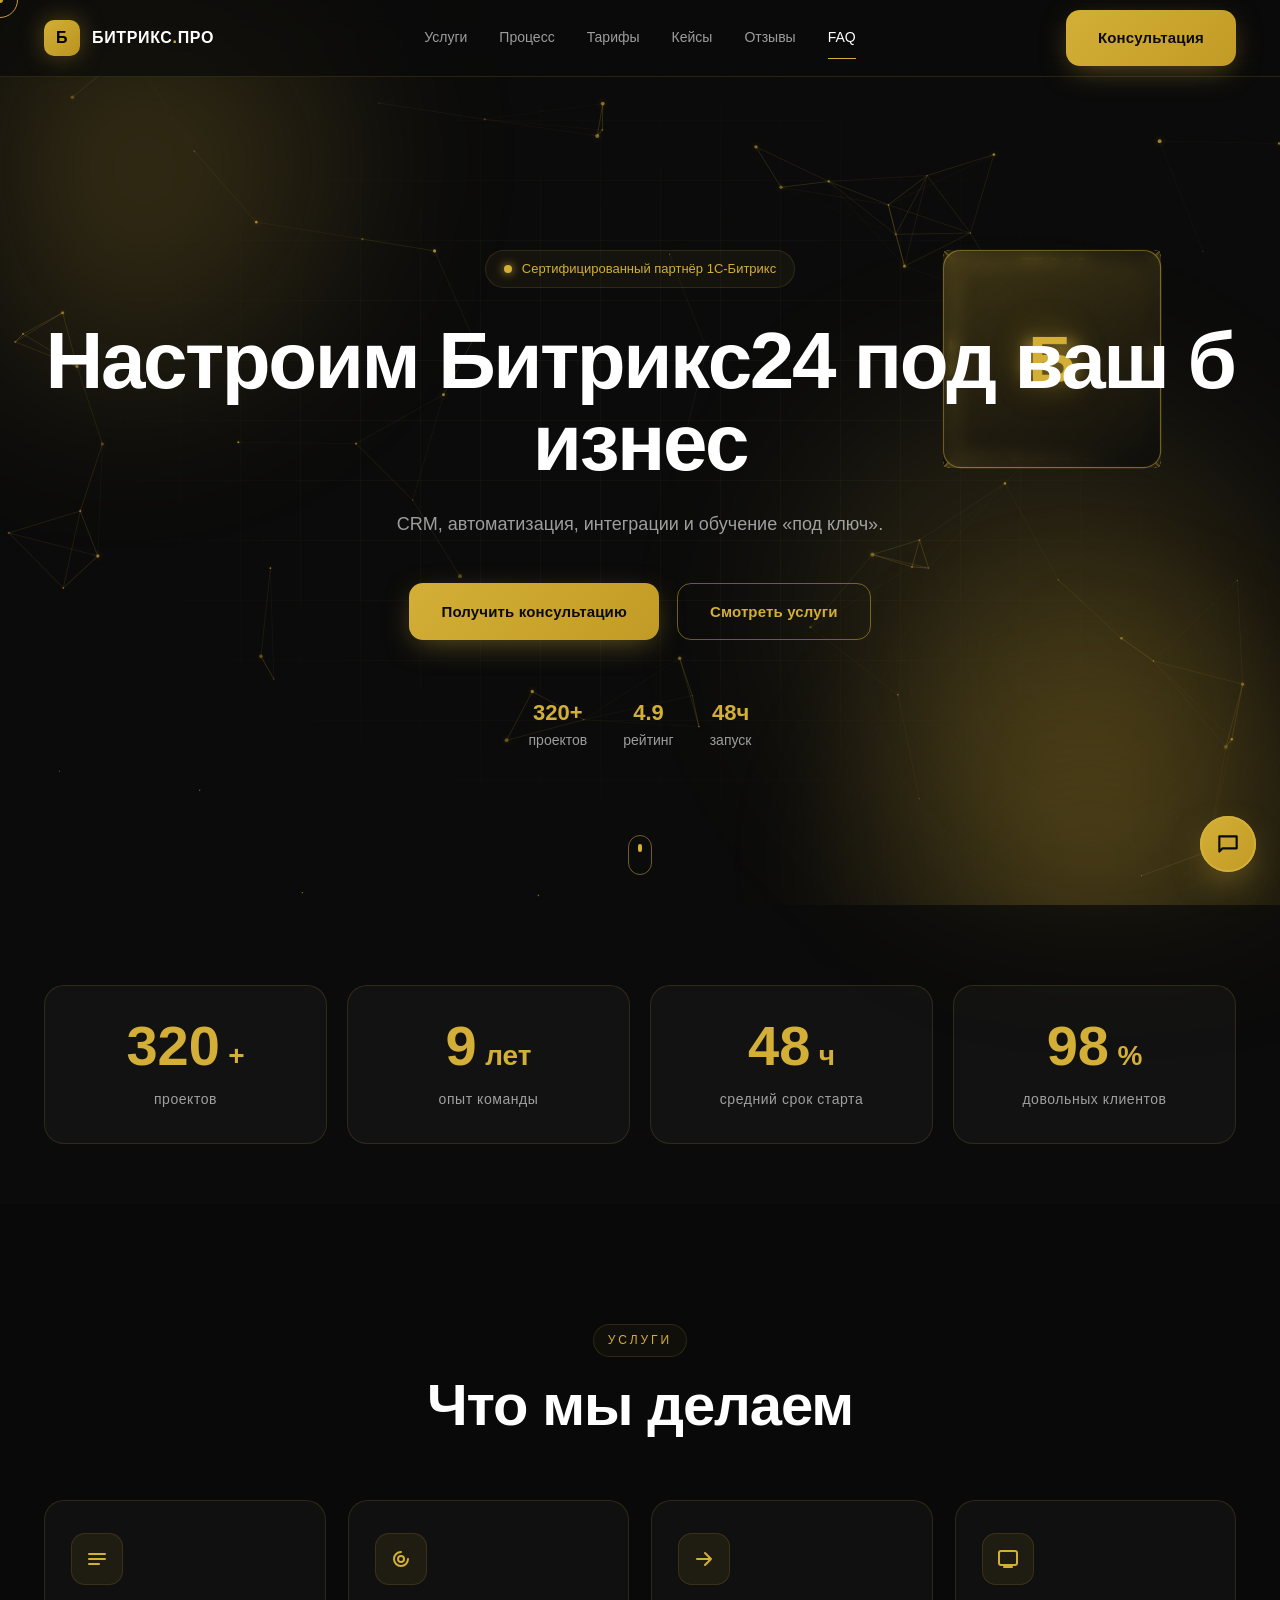
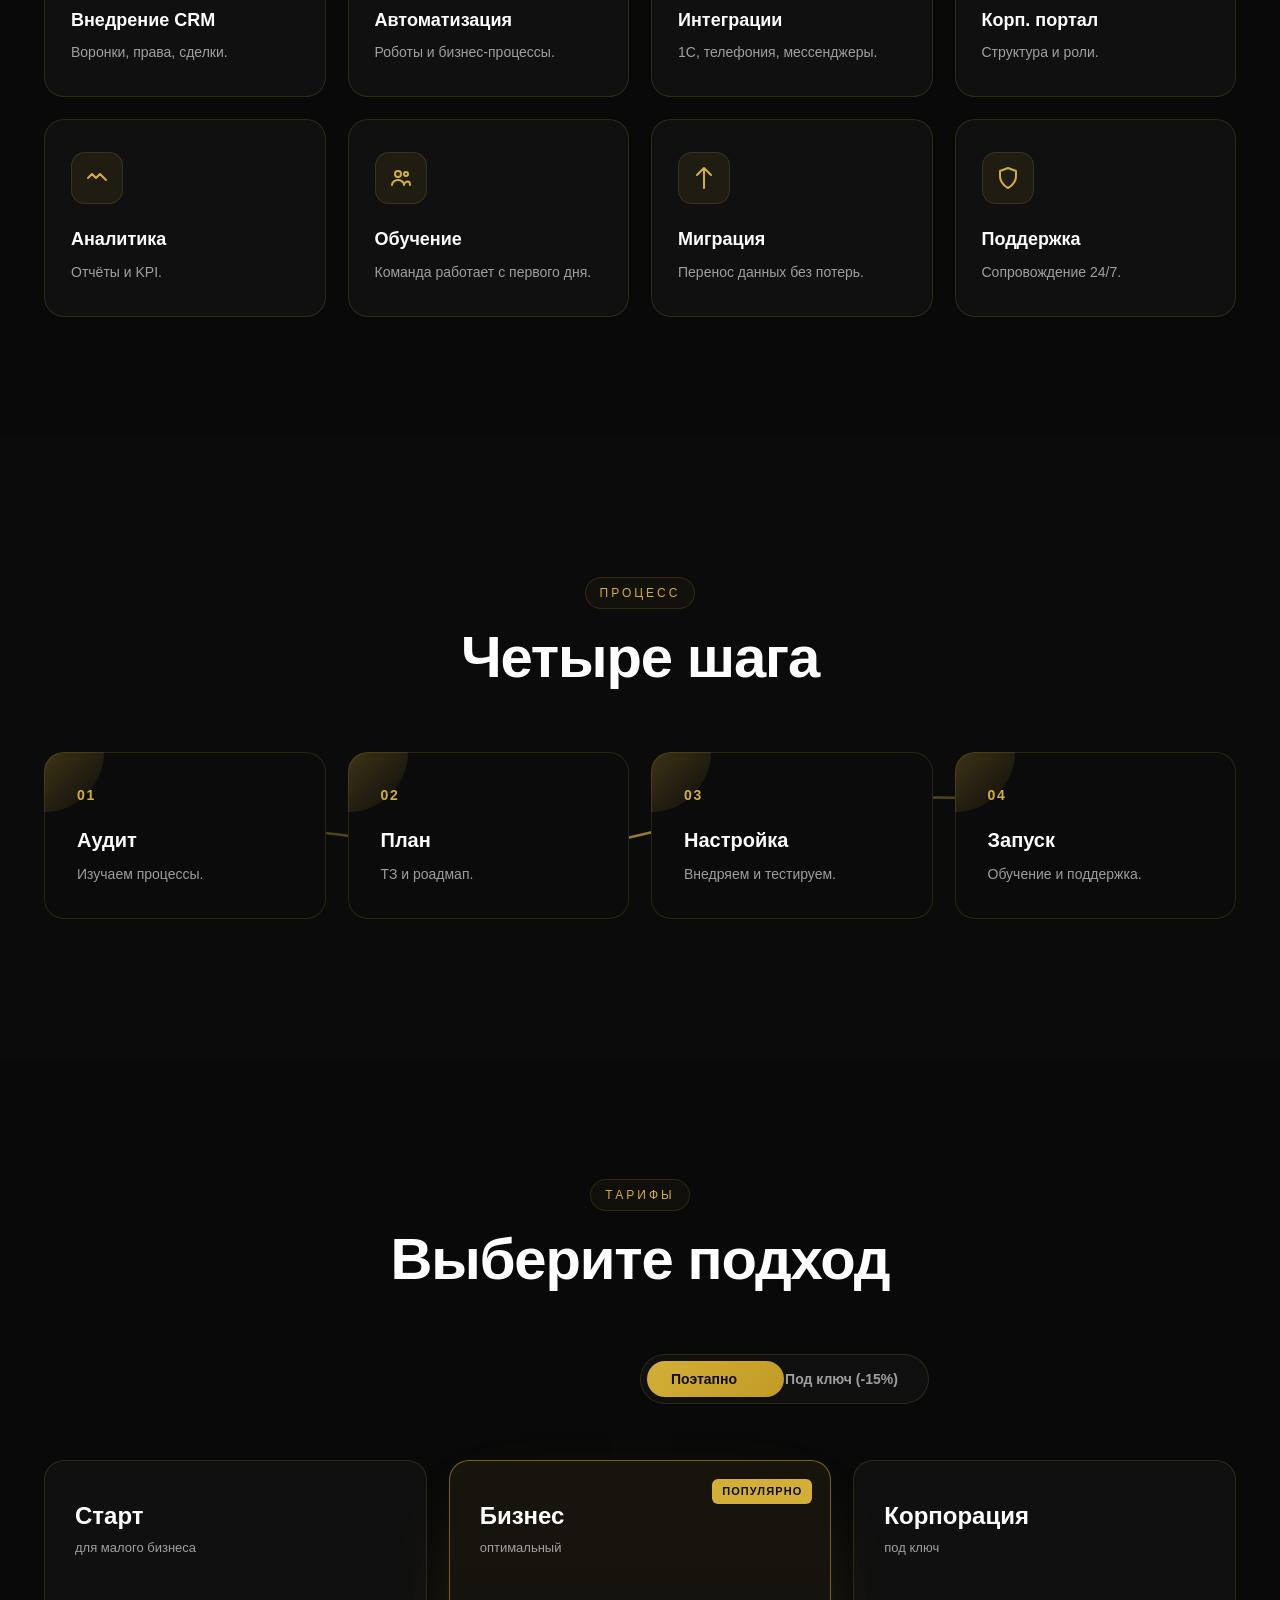
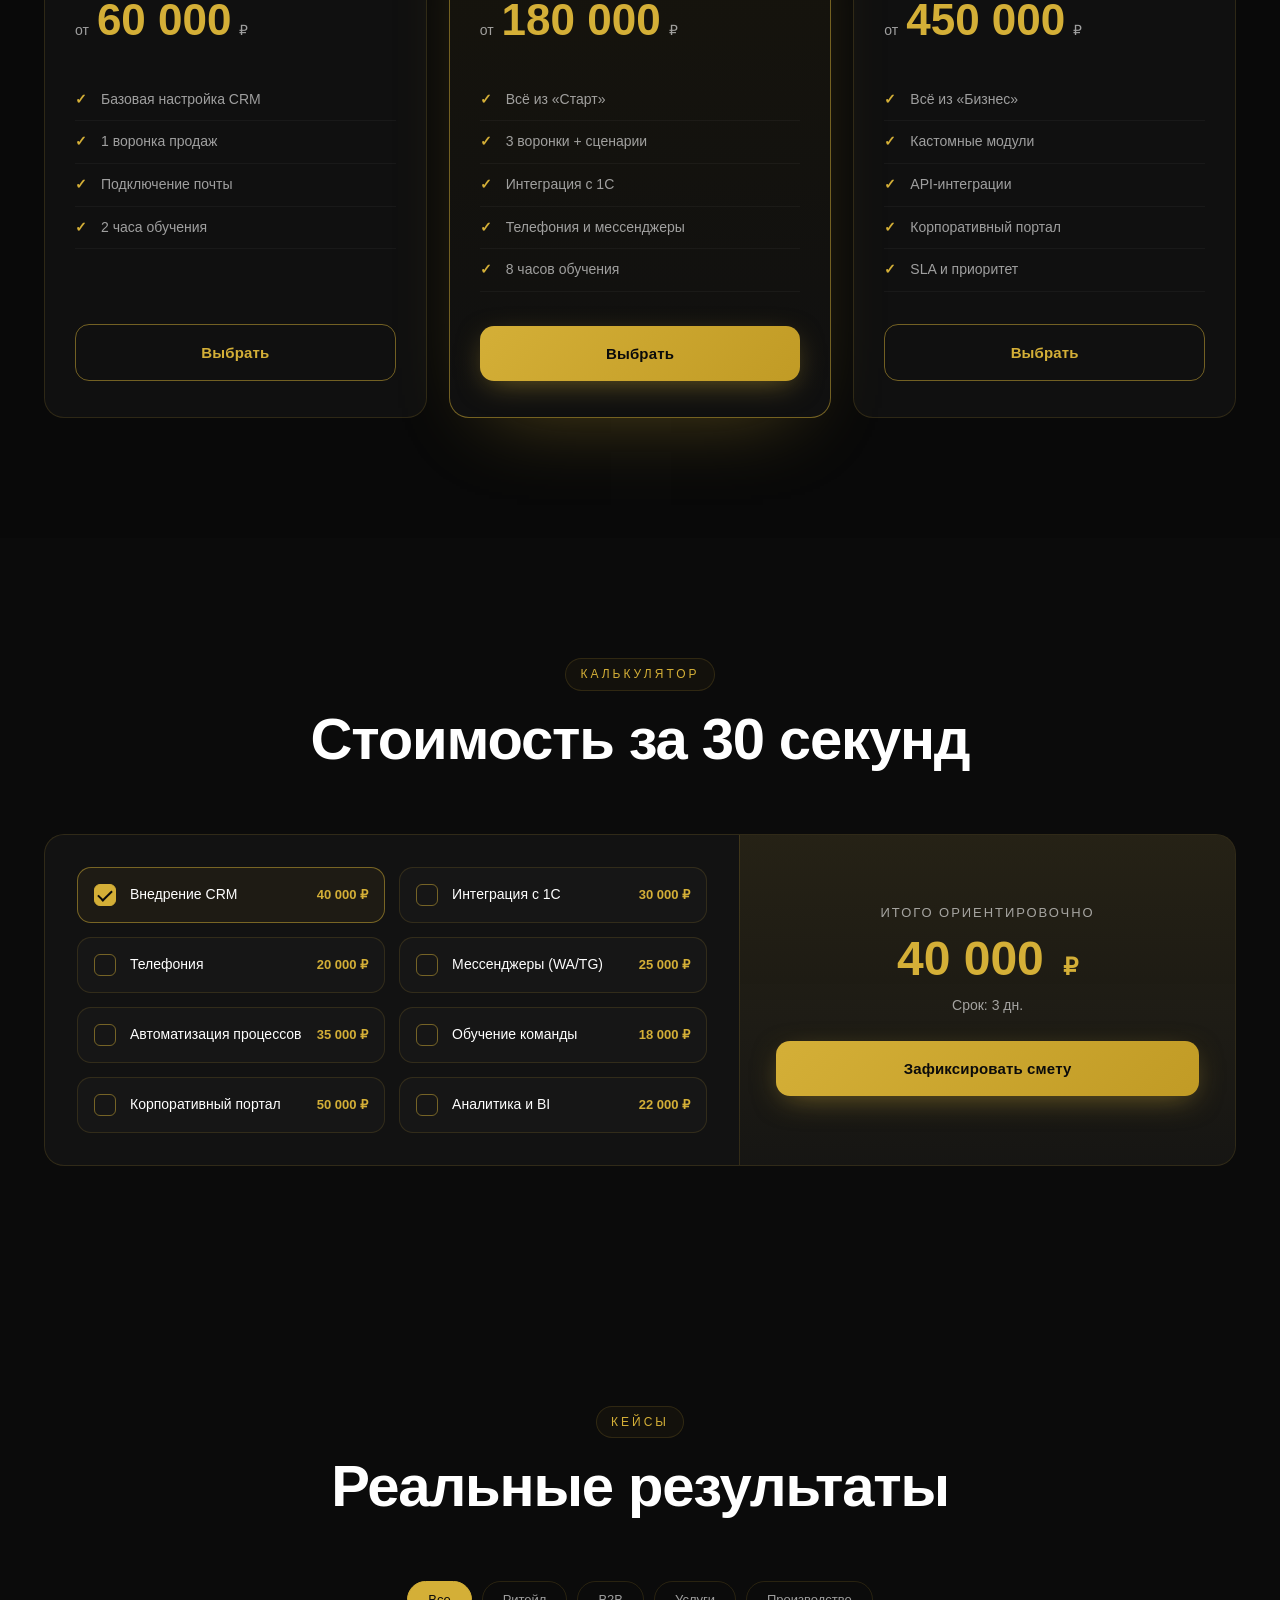
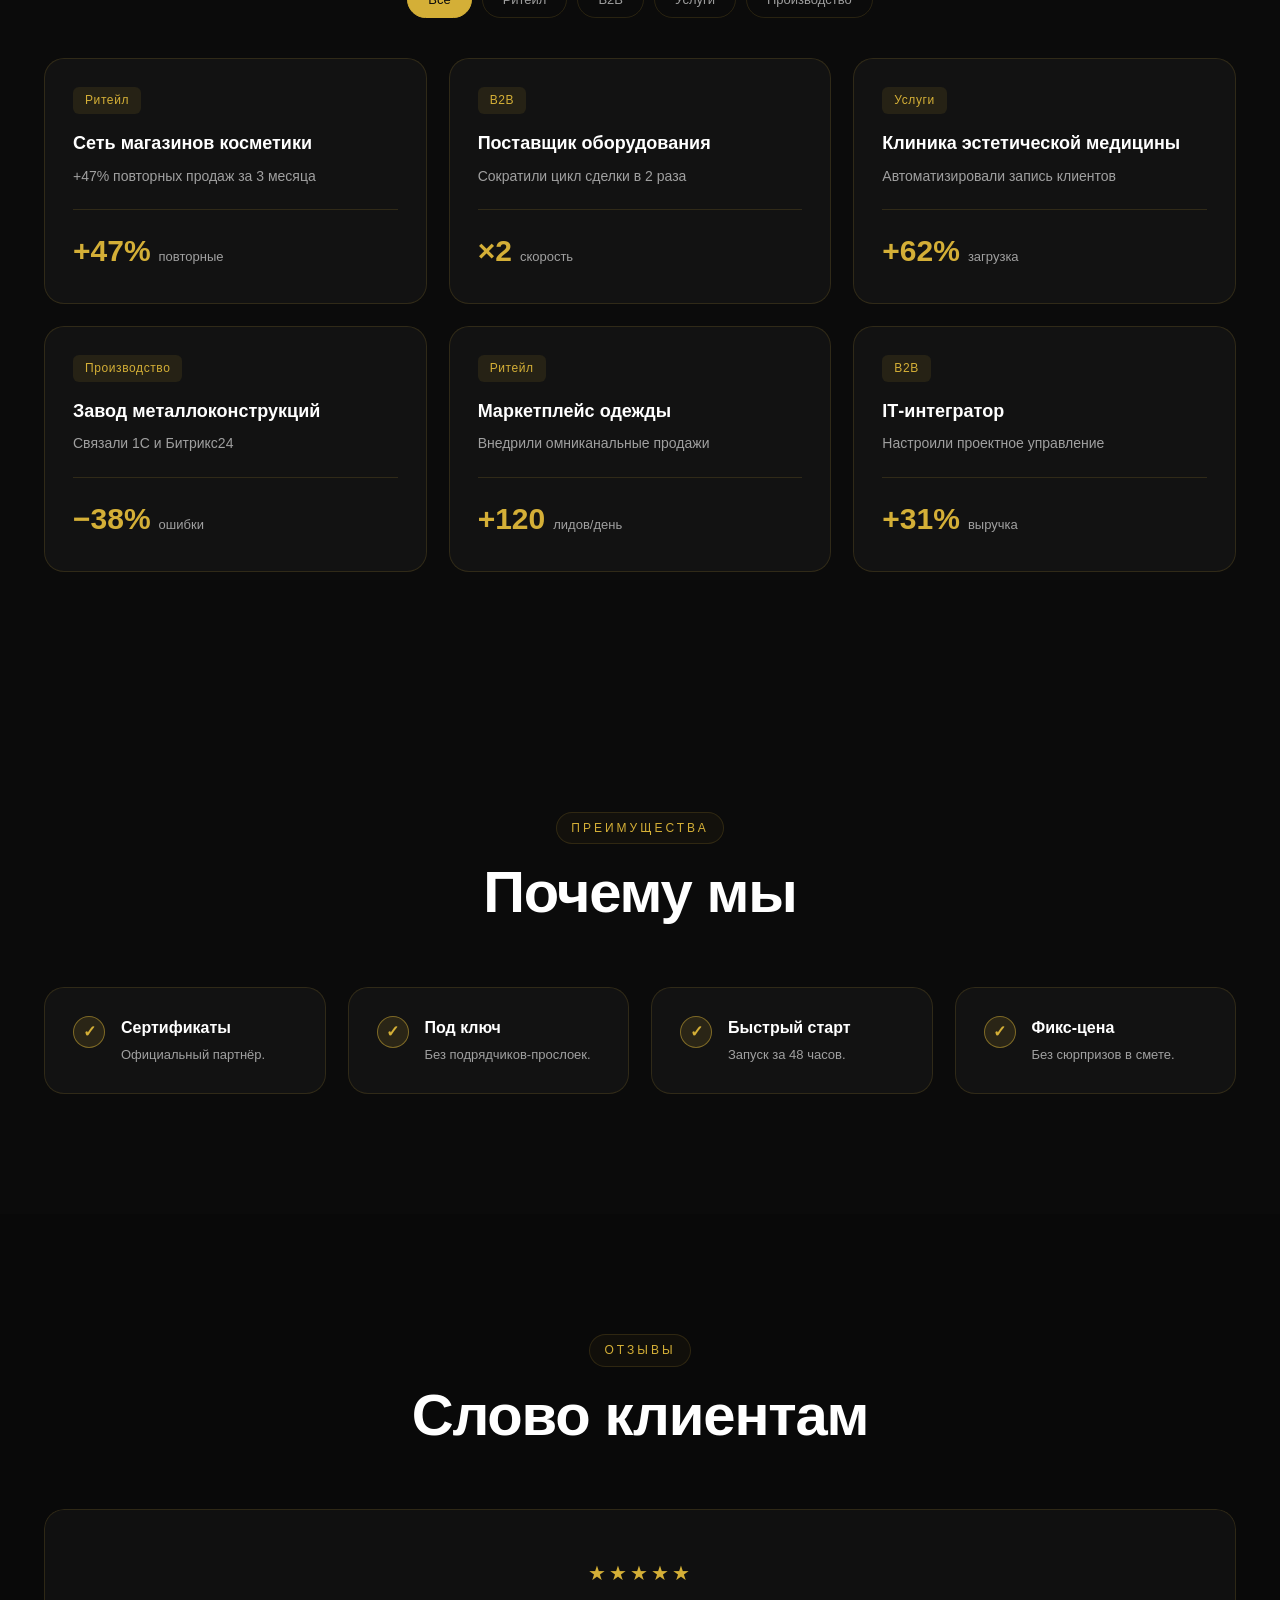
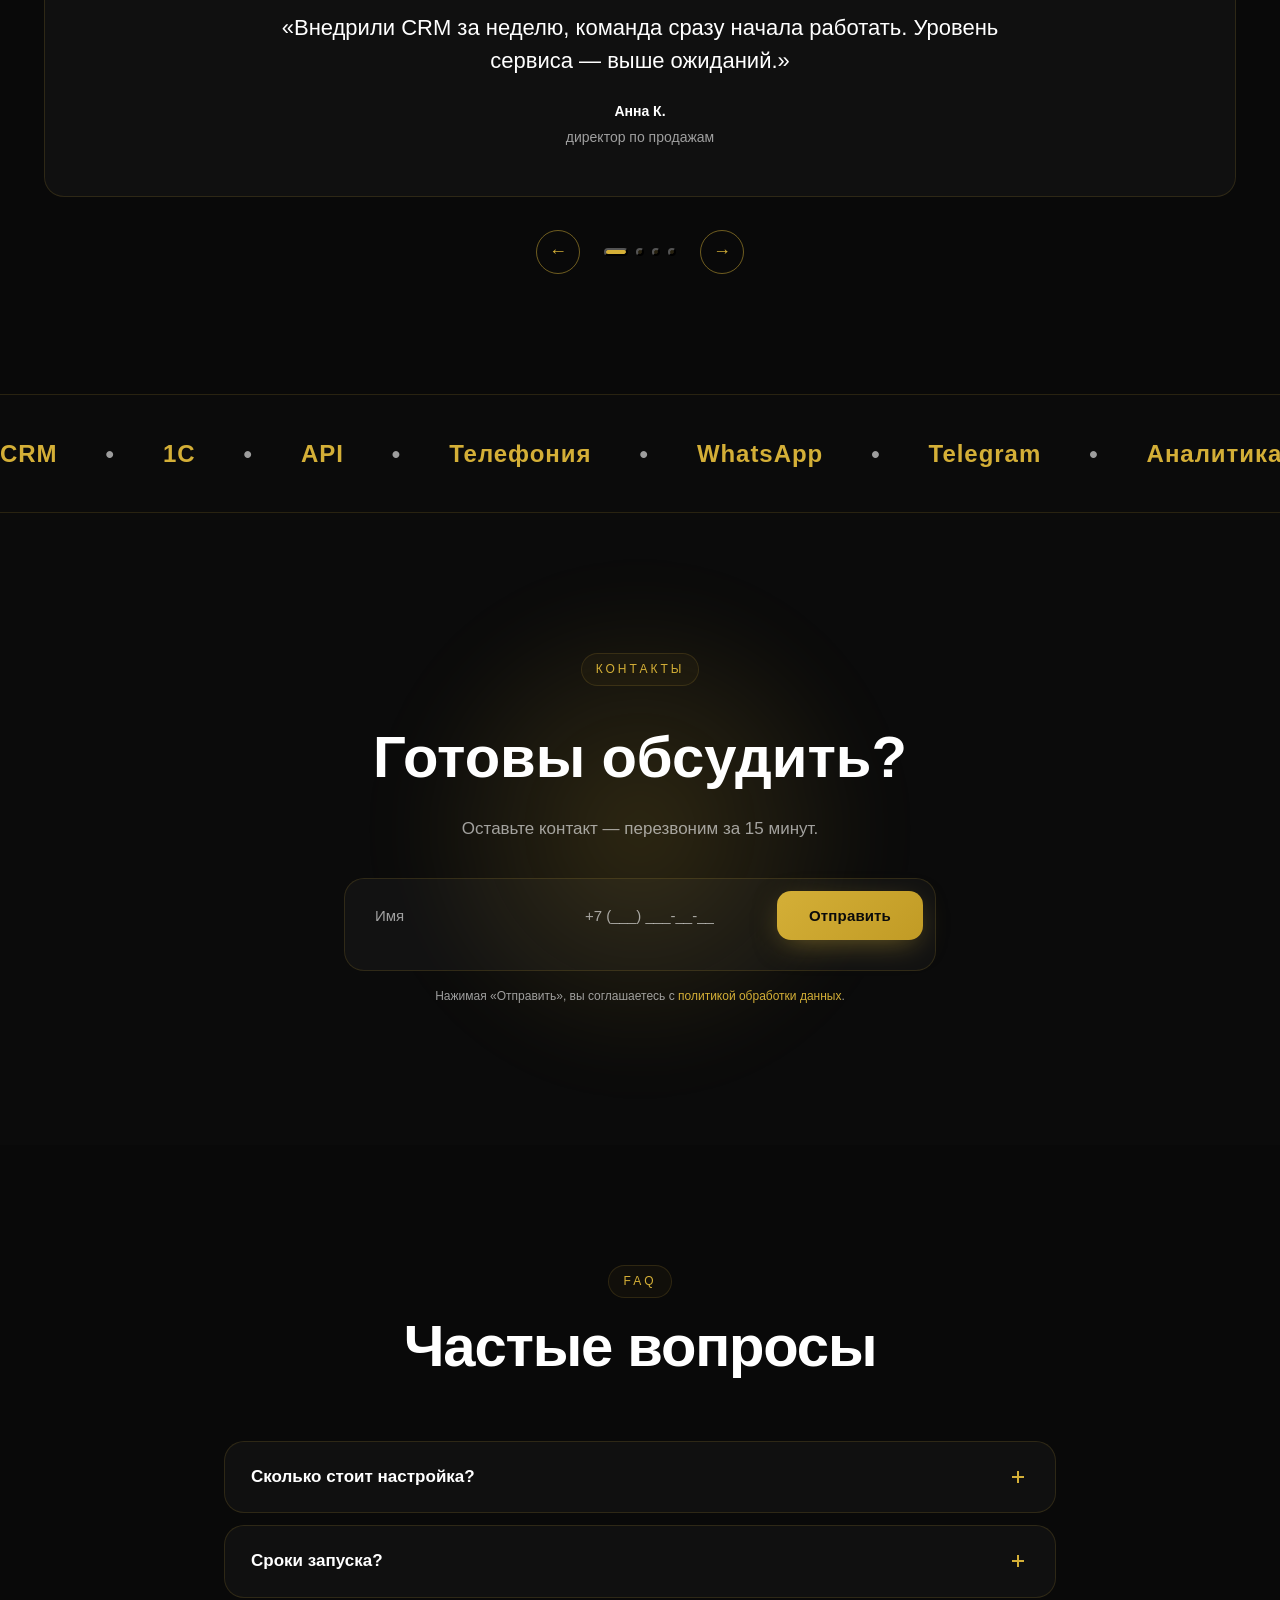
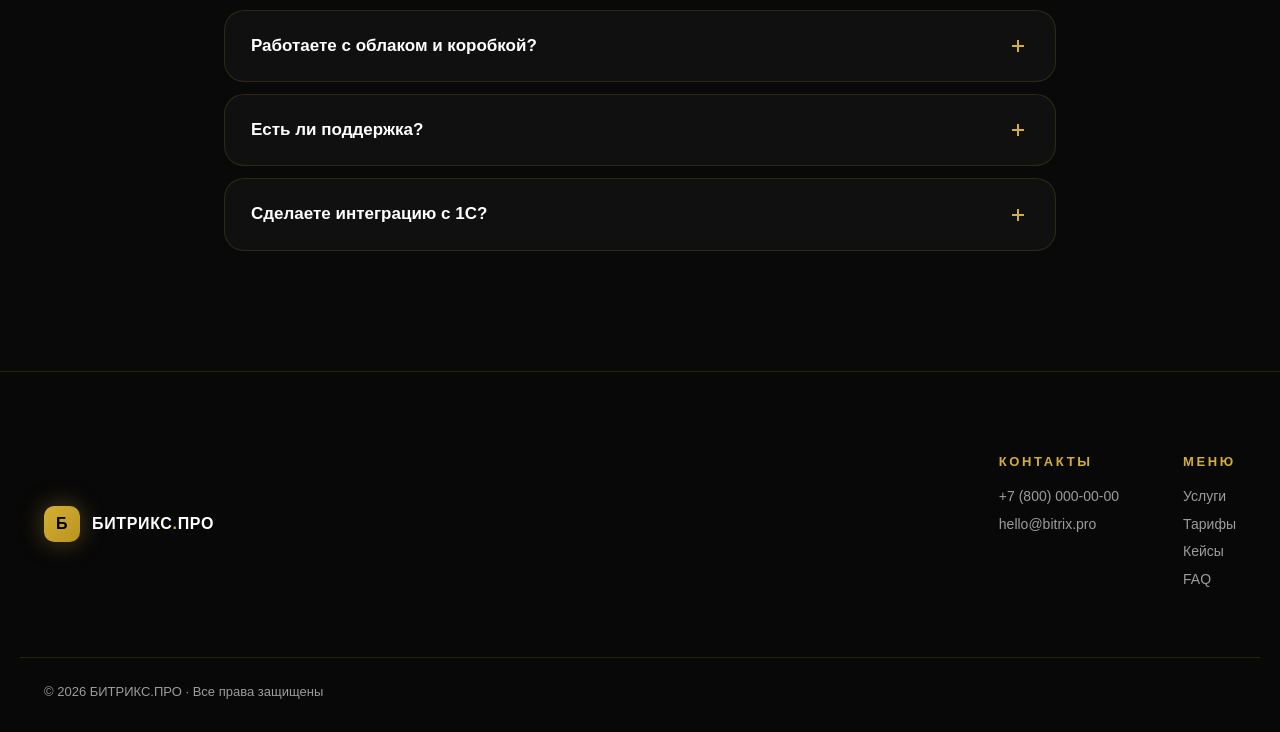
==== index.html @ 8e2dd770 "Add files via upload" ====
<!DOCTYPE html>
<html lang="ru">
<head>
  <meta charset="UTF-8" />
  <meta name="viewport" content="width=device-width, initial-scale=1.0" />
  <meta name="description" content="Внедрение и настройка Битрикс24: CRM, автоматизация, интеграции, обучение. Официальный партнёр.">
  <meta name="theme-color" content="#0B0B0B">
  <meta http-equiv="Content-Security-Policy" content="default-src 'self'; style-src 'self' 'unsafe-inline' https://fonts.googleapis.com; font-src https://fonts.gstatic.com; script-src 'self'; img-src 'self' data:; connect-src 'self';">
  <title>БИТРИКС.ПРО — Настройка Битрикс24 под ваш бизнес</title>
  <link rel="icon" href="data:image/svg+xml,%3Csvg xmlns='http://www.w3.org/2000/svg' viewBox='0 0 24 24'%3E%3Crect width='24' height='24' rx='6' fill='%23D4AF37'/%3E%3Ctext x='12' y='17' font-family='Inter,sans-serif' font-size='14' font-weight='800' text-anchor='middle' fill='%230B0B0B'%3EБ%3C/text%3E%3C/svg%3E">
  <link rel="preconnect" href="https://fonts.googleapis.com">
  <link rel="preconnect" href="https://fonts.gstatic.com" crossorigin>
  <link href="https://fonts.googleapis.com/css2?family=Inter:wght@300;400;500;600;700;800&family=Space+Grotesk:wght@500;600;700&display=swap" rel="stylesheet">
  <link rel="stylesheet" href="styles.css">
</head>
<body>
  <!-- Skip link for keyboard nav -->
  <a class="skip-link" href="#main">Перейти к содержимому</a>

  <!-- Preloader -->
  <div class="preloader" id="preloader" aria-hidden="true">
    <div class="preloader__logo">
      <span class="preloader__mark">Б</span>
    </div>
    <div class="preloader__bar"><div class="preloader__fill" id="preloaderFill"></div></div>
    <div class="preloader__txt">Загрузка <span id="preloaderPct">0</span>%</div>
  </div>

  <!-- Scroll progress -->
  <div class="scroll-progress" id="scrollProgress" aria-hidden="true"></div>

  <!-- Custom cursor -->
  <div class="cursor" id="cursor" aria-hidden="true">
    <div class="cursor__dot"></div>
    <div class="cursor__ring"></div>
  </div>

  <!-- Background layers -->
  <div class="bg-grid" aria-hidden="true"></div>
  <div class="bg-mesh" aria-hidden="true">
    <span></span><span></span><span></span>
  </div>
  <canvas id="particles" aria-hidden="true"></canvas>

  <header class="header" id="header">
    <div class="container header__inner">
      <a href="#" class="logo" aria-label="БИТРИКС.ПРО — на главную">
        <span class="logo__mark">Б</span>
        <span class="logo__text">БИТРИКС<span class="logo__dot">.</span>ПРО</span>
      </a>
      <nav class="nav" id="nav" aria-label="Главное меню">
        <a href="#services" data-spy="services">Услуги</a>
        <a href="#process" data-spy="process">Процесс</a>
        <a href="#pricing" data-spy="pricing">Тарифы</a>
        <a href="#cases" data-spy="cases">Кейсы</a>
        <a href="#reviews" data-spy="reviews">Отзывы</a>
        <a href="#faq" data-spy="faq">FAQ</a>
      </nav>
      <a href="#cta" class="btn btn--primary header__cta magnetic" data-magnetic>Консультация</a>
      <button class="burger" id="burger" aria-label="Открыть меню" aria-expanded="false"><span></span><span></span><span></span></button>
    </div>
  </header>

  <main id="main">

  <section class="hero" data-parallax>
    <div class="hero__glow" data-parallax-speed="0.2"></div>

    <div class="cube-stage" data-parallax-speed="0.4" aria-hidden="true">
      <div class="cube">
        <div class="cube__face cube__face--front">Б</div>
        <div class="cube__face cube__face--back">24</div>
        <div class="cube__face cube__face--right">CRM</div>
        <div class="cube__face cube__face--left">1С</div>
        <div class="cube__face cube__face--top">API</div>
        <div class="cube__face cube__face--bottom">PRO</div>
      </div>
    </div>

    <div class="container hero__inner">
      <div class="hero__tag reveal">
        <span class="hero__tag-dot"></span>
        Сертифицированный партнёр 1С‑Битрикс
      </div>
      <h1 class="hero__title reveal" data-split>Настроим Битрикс24 под ваш бизнес</h1>
      <p class="hero__sub reveal">CRM, автоматизация, интеграции и обучение «под ключ».</p>
      <div class="hero__actions reveal">
        <a href="#cta" class="btn btn--primary magnetic" data-magnetic>Получить консультацию</a>
        <a href="#services" class="btn btn--ghost magnetic" data-magnetic>Смотреть услуги</a>
      </div>
      <div class="hero__mini reveal">
        <div><strong>320+</strong> проектов</div>
        <div><strong>4.9</strong> рейтинг</div>
        <div><strong>48ч</strong> запуск</div>
      </div>
    </div>
    <div class="scroll-hint" aria-hidden="true"><span></span></div>
  </section>

  <section class="stats">
    <div class="container stats__grid">
      <div class="stat-card reveal">
        <div class="stat-card__num" data-count="320">0</div>
        <div class="stat-card__plus">+</div>
        <div class="stat-card__label">проектов</div>
      </div>
      <div class="stat-card reveal">
        <div class="stat-card__num" data-count="9">0</div>
        <div class="stat-card__plus">лет</div>
        <div class="stat-card__label">опыт команды</div>
      </div>
      <div class="stat-card reveal">
        <div class="stat-card__num" data-count="48">0</div>
        <div class="stat-card__plus">ч</div>
        <div class="stat-card__label">средний срок старта</div>
      </div>
      <div class="stat-card reveal">
        <div class="stat-card__num" data-count="98">0</div>
        <div class="stat-card__plus">%</div>
        <div class="stat-card__label">довольных клиентов</div>
      </div>
    </div>
  </section>

  <section class="services" id="services">
    <div class="container">
      <div class="section-head reveal">
        <span class="eyebrow">Услуги</span>
        <h2>Что мы делаем</h2>
      </div>

      <div class="services__grid">
        <article class="srv tilt reveal" data-modal="crm">
          <div class="srv__icon"><svg viewBox="0 0 24 24" fill="none"><path d="M4 7h16M4 12h16M4 17h10" stroke="currentColor" stroke-width="2" stroke-linecap="round"/></svg></div>
          <h3>Внедрение CRM</h3>
          <p>Воронки, права, сделки.</p>
          <span class="srv__arrow">→</span>
        </article>

        <article class="srv tilt reveal" data-modal="auto">
          <div class="srv__icon"><svg viewBox="0 0 24 24" fill="none"><circle cx="12" cy="12" r="3" stroke="currentColor" stroke-width="2"/><path d="M19 12a7 7 0 11-7-7" stroke="currentColor" stroke-width="2" stroke-linecap="round"/></svg></div>
          <h3>Автоматизация</h3>
          <p>Роботы и бизнес‑процессы.</p>
          <span class="srv__arrow">→</span>
        </article>

        <article class="srv tilt reveal" data-modal="integ">
          <div class="srv__icon"><svg viewBox="0 0 24 24" fill="none"><path d="M5 12h14M13 6l6 6-6 6" stroke="currentColor" stroke-width="2" stroke-linecap="round" stroke-linejoin="round"/></svg></div>
          <h3>Интеграции</h3>
          <p>1С, телефония, мессенджеры.</p>
          <span class="srv__arrow">→</span>
        </article>

        <article class="srv tilt reveal" data-modal="portal">
          <div class="srv__icon"><svg viewBox="0 0 24 24" fill="none"><rect x="3" y="4" width="18" height="14" rx="2" stroke="currentColor" stroke-width="2"/><path d="M8 20h8" stroke="currentColor" stroke-width="2" stroke-linecap="round"/></svg></div>
          <h3>Корп. портал</h3>
          <p>Структура и роли.</p>
          <span class="srv__arrow">→</span>
        </article>

        <article class="srv tilt reveal" data-modal="bi">
          <div class="srv__icon"><svg viewBox="0 0 24 24" fill="none"><path d="M3 12l4-4 4 4 4-4 6 6" stroke="currentColor" stroke-width="2" stroke-linecap="round" stroke-linejoin="round"/></svg></div>
          <h3>Аналитика</h3>
          <p>Отчёты и KPI.</p>
          <span class="srv__arrow">→</span>
        </article>

        <article class="srv tilt reveal" data-modal="edu">
          <div class="srv__icon"><svg viewBox="0 0 24 24" fill="none"><circle cx="9" cy="8" r="3" stroke="currentColor" stroke-width="2"/><circle cx="17" cy="8" r="2" stroke="currentColor" stroke-width="2"/><path d="M3 19c0-3 3-5 6-5s6 2 6 5M15 19c0-2 2-3.5 4-3.5s2 1.5 2 3.5" stroke="currentColor" stroke-width="2" stroke-linecap="round"/></svg></div>
          <h3>Обучение</h3>
          <p>Команда работает с первого дня.</p>
          <span class="srv__arrow">→</span>
        </article>

        <article class="srv tilt reveal" data-modal="migr">
          <div class="srv__icon"><svg viewBox="0 0 24 24" fill="none"><path d="M12 2v20M5 9l7-7 7 7" stroke="currentColor" stroke-width="2" stroke-linecap="round" stroke-linejoin="round"/></svg></div>
          <h3>Миграция</h3>
          <p>Перенос данных без потерь.</p>
          <span class="srv__arrow">→</span>
        </article>

        <article class="srv tilt reveal" data-modal="support">
          <div class="srv__icon"><svg viewBox="0 0 24 24" fill="none"><path d="M12 22s8-4 8-12V5l-8-3-8 3v5c0 8 8 12 8 12z" stroke="currentColor" stroke-width="2" stroke-linejoin="round"/></svg></div>
          <h3>Поддержка</h3>
          <p>Сопровождение 24/7.</p>
          <span class="srv__arrow">→</span>
        </article>
      </div>
    </div>
  </section>

  <section class="process" id="process">
    <div class="container">
      <div class="section-head reveal">
        <span class="eyebrow">Процесс</span>
        <h2>Четыре шага</h2>
      </div>

      <div class="process__wrap">
        <svg class="process__svg" viewBox="0 0 1200 80" preserveAspectRatio="none" aria-hidden="true">
          <defs>
            <linearGradient id="lineGrad" x1="0" y1="0" x2="1" y2="0">
              <stop offset="0" stop-color="#D4AF37" stop-opacity="0"/>
              <stop offset=".5" stop-color="#D4AF37" stop-opacity=".7"/>
              <stop offset="1" stop-color="#D4AF37" stop-opacity="0"/>
            </linearGradient>
          </defs>
          <path id="processPath" d="M0 40 C 200 0, 400 80, 600 40 S 1000 0, 1200 40" stroke="url(#lineGrad)" stroke-width="2" fill="none" stroke-dasharray="2000" stroke-dashoffset="2000"/>
        </svg>
        <div class="process__grid">
          <div class="step reveal"><div class="step__num">01</div><h3>Аудит</h3><p>Изучаем процессы.</p></div>
          <div class="step reveal"><div class="step__num">02</div><h3>План</h3><p>ТЗ и роадмап.</p></div>
          <div class="step reveal"><div class="step__num">03</div><h3>Настройка</h3><p>Внедряем и тестируем.</p></div>
          <div class="step reveal"><div class="step__num">04</div><h3>Запуск</h3><p>Обучение и поддержка.</p></div>
        </div>
      </div>
    </div>
  </section>

  <section class="pricing" id="pricing">
    <div class="container">
      <div class="section-head reveal">
        <span class="eyebrow">Тарифы</span>
        <h2>Выберите подход</h2>
      </div>

      <div class="pricing__toggle reveal" role="tablist" aria-label="Период оплаты">
        <button class="pricing__opt is-active" data-period="month" role="tab" aria-selected="true">Поэтапно</button>
        <button class="pricing__opt" data-period="year" role="tab" aria-selected="false">Под ключ (-15%)</button>
        <span class="pricing__slider"></span>
      </div>

      <div class="pricing__grid">
        <article class="plan reveal">
          <div class="plan__head"><h3>Старт</h3><span class="plan__note">для малого бизнеса</span></div>
          <div class="plan__price"><span class="plan__cur">от</span><span class="plan__num" data-price-month="60000" data-price-year="51000">60 000</span><span class="plan__cur">₽</span></div>
          <ul class="plan__list">
            <li>Базовая настройка CRM</li>
            <li>1 воронка продаж</li>
            <li>Подключение почты</li>
            <li>2 часа обучения</li>
          </ul>
          <a href="#cta" class="btn btn--ghost magnetic" data-magnetic>Выбрать</a>
        </article>

        <article class="plan plan--featured reveal">
          <div class="plan__badge">Популярно</div>
          <div class="plan__head"><h3>Бизнес</h3><span class="plan__note">оптимальный</span></div>
          <div class="plan__price"><span class="plan__cur">от</span><span class="plan__num" data-price-month="180000" data-price-year="153000">180 000</span><span class="plan__cur">₽</span></div>
          <ul class="plan__list">
            <li>Всё из «Старт»</li>
            <li>3 воронки + сценарии</li>
            <li>Интеграция с 1С</li>
            <li>Телефония и мессенджеры</li>
            <li>8 часов обучения</li>
          </ul>
          <a href="#cta" class="btn btn--primary magnetic" data-magnetic>Выбрать</a>
        </article>

        <article class="plan reveal">
          <div class="plan__head"><h3>Корпорация</h3><span class="plan__note">под ключ</span></div>
          <div class="plan__price"><span class="plan__cur">от</span><span class="plan__num" data-price-month="450000" data-price-year="382500">450 000</span><span class="plan__cur">₽</span></div>
          <ul class="plan__list">
            <li>Всё из «Бизнес»</li>
            <li>Кастомные модули</li>
            <li>API‑интеграции</li>
            <li>Корпоративный портал</li>
            <li>SLA и приоритет</li>
          </ul>
          <a href="#cta" class="btn btn--ghost magnetic" data-magnetic>Выбрать</a>
        </article>
      </div>
    </div>
  </section>

  <section class="calc" id="calc">
    <div class="container">
      <div class="section-head reveal">
        <span class="eyebrow">Калькулятор</span>
        <h2>Стоимость за 30 секунд</h2>
      </div>

      <div class="calc__box reveal">
        <div class="calc__list">
          <label class="calc__opt"><input type="checkbox" data-cost="40000" checked><span>Внедрение CRM</span><span class="calc__cost">40 000 ₽</span></label>
          <label class="calc__opt"><input type="checkbox" data-cost="30000"><span>Интеграция с 1С</span><span class="calc__cost">30 000 ₽</span></label>
          <label class="calc__opt"><input type="checkbox" data-cost="20000"><span>Телефония</span><span class="calc__cost">20 000 ₽</span></label>
          <label class="calc__opt"><input type="checkbox" data-cost="25000"><span>Мессенджеры (WA/TG)</span><span class="calc__cost">25 000 ₽</span></label>
          <label class="calc__opt"><input type="checkbox" data-cost="35000"><span>Автоматизация процессов</span><span class="calc__cost">35 000 ₽</span></label>
          <label class="calc__opt"><input type="checkbox" data-cost="18000"><span>Обучение команды</span><span class="calc__cost">18 000 ₽</span></label>
          <label class="calc__opt"><input type="checkbox" data-cost="50000"><span>Корпоративный портал</span><span class="calc__cost">50 000 ₽</span></label>
          <label class="calc__opt"><input type="checkbox" data-cost="22000"><span>Аналитика и BI</span><span class="calc__cost">22 000 ₽</span></label>
        </div>
        <aside class="calc__result">
          <div class="calc__resLabel">Итого ориентировочно</div>
          <div class="calc__resNum"><span id="calcSum">40 000</span> <span>₽</span></div>
          <div class="calc__resSub">Срок: <span id="calcDays">3</span> дн.</div>
          <a href="#cta" class="btn btn--primary magnetic" data-magnetic>Зафиксировать смету</a>
        </aside>
      </div>
    </div>
  </section>

  <section class="cases" id="cases">
    <div class="container">
      <div class="section-head reveal">
        <span class="eyebrow">Кейсы</span>
        <h2>Реальные результаты</h2>
      </div>

      <div class="cases__filter reveal" role="tablist" aria-label="Фильтр кейсов">
        <button class="case-filter is-active" data-filter="all">Все</button>
        <button class="case-filter" data-filter="retail">Ритейл</button>
        <button class="case-filter" data-filter="b2b">B2B</button>
        <button class="case-filter" data-filter="service">Услуги</button>
        <button class="case-filter" data-filter="prod">Производство</button>
      </div>

      <div class="cases__grid" id="casesGrid">
        <article class="case-card reveal" data-cat="retail"><div class="case-card__tag">Ритейл</div><h3>Сеть магазинов косметики</h3><p>+47% повторных продаж за 3 месяца</p><div class="case-card__metric"><b>+47%</b><span>повторные</span></div></article>
        <article class="case-card reveal" data-cat="b2b"><div class="case-card__tag">B2B</div><h3>Поставщик оборудования</h3><p>Сократили цикл сделки в 2 раза</p><div class="case-card__metric"><b>×2</b><span>скорость</span></div></article>
        <article class="case-card reveal" data-cat="service"><div class="case-card__tag">Услуги</div><h3>Клиника эстетической медицины</h3><p>Автоматизировали запись клиентов</p><div class="case-card__metric"><b>+62%</b><span>загрузка</span></div></article>
        <article class="case-card reveal" data-cat="prod"><div class="case-card__tag">Производство</div><h3>Завод металлоконструкций</h3><p>Связали 1С и Битрикс24</p><div class="case-card__metric"><b>−38%</b><span>ошибки</span></div></article>
        <article class="case-card reveal" data-cat="retail"><div class="case-card__tag">Ритейл</div><h3>Маркетплейс одежды</h3><p>Внедрили омниканальные продажи</p><div class="case-card__metric"><b>+120</b><span>лидов/день</span></div></article>
        <article class="case-card reveal" data-cat="b2b"><div class="case-card__tag">B2B</div><h3>IT‑интегратор</h3><p>Настроили проектное управление</p><div class="case-card__metric"><b>+31%</b><span>выручка</span></div></article>
      </div>
    </div>
  </section>

  <section class="advantages" id="advantages">
    <div class="container">
      <div class="section-head reveal">
        <span class="eyebrow">Преимущества</span>
        <h2>Почему мы</h2>
      </div>
      <div class="adv__grid">
        <div class="adv reveal"><span class="adv__check">✓</span><div><h3>Сертификаты</h3><p>Официальный партнёр.</p></div></div>
        <div class="adv reveal"><span class="adv__check">✓</span><div><h3>Под ключ</h3><p>Без подрядчиков‑прослоек.</p></div></div>
        <div class="adv reveal"><span class="adv__check">✓</span><div><h3>Быстрый старт</h3><p>Запуск за 48 часов.</p></div></div>
        <div class="adv reveal"><span class="adv__check">✓</span><div><h3>Фикс‑цена</h3><p>Без сюрпризов в смете.</p></div></div>
      </div>
    </div>
  </section>

  <section class="reviews" id="reviews">
    <div class="container">
      <div class="section-head reveal">
        <span class="eyebrow">Отзывы</span>
        <h2>Слово клиентам</h2>
      </div>
      <div class="reviews__slider reveal" id="reviewsSlider">
        <div class="reviews__track" id="reviewsTrack">
          <figure class="review">
            <div class="review__stars">★★★★★</div>
            <blockquote>«Внедрили CRM за неделю, команда сразу начала работать. Уровень сервиса — выше ожиданий.»</blockquote>
            <figcaption><strong>Анна К.</strong><span>директор по продажам</span></figcaption>
          </figure>
          <figure class="review">
            <div class="review__stars">★★★★★</div>
            <blockquote>«После интеграции с 1С — мы наконец-то видим всю картину по клиентам в одном окне.»</blockquote>
            <figcaption><strong>Михаил Л.</strong><span>CEO, B2B</span></figcaption>
          </figure>
          <figure class="review">
            <div class="review__stars">★★★★★</div>
            <blockquote>«Прозрачные сроки и фиксированный бюджет. Без неожиданных счетов в конце месяца.»</blockquote>
            <figcaption><strong>Дарья В.</strong><span>финансовый директор</span></figcaption>
          </figure>
          <figure class="review">
            <div class="review__stars">★★★★★</div>
            <blockquote>«Автоматизация процессов сэкономила команде около 30 часов в неделю.»</blockquote>
            <figcaption><strong>Игорь С.</strong><span>руководитель отдела</span></figcaption>
          </figure>
        </div>
        <div class="reviews__nav">
          <button class="rev-btn" id="revPrev" aria-label="Предыдущий отзыв">←</button>
          <div class="rev-dots" id="revDots"></div>
          <button class="rev-btn" id="revNext" aria-label="Следующий отзыв">→</button>
        </div>
      </div>
    </div>
  </section>

  <section class="marquee" aria-hidden="true">
    <div class="marquee__track">
      <span>CRM</span><span>•</span><span>1С</span><span>•</span><span>API</span><span>•</span>
      <span>Телефония</span><span>•</span><span>WhatsApp</span><span>•</span><span>Telegram</span><span>•</span>
      <span>Аналитика</span><span>•</span><span>Автоматизация</span><span>•</span>
      <span>CRM</span><span>•</span><span>1С</span><span>•</span><span>API</span><span>•</span>
      <span>Телефония</span><span>•</span><span>WhatsApp</span><span>•</span><span>Telegram</span><span>•</span>
      <span>Аналитика</span><span>•</span><span>Автоматизация</span><span>•</span>
    </div>
  </section>

  <section class="cta" id="cta">
    <div class="cta__glow"></div>
    <div class="container cta__inner">
      <div class="reveal">
        <span class="eyebrow">Контакты</span>
        <h2>Готовы обсудить?</h2>
        <p class="cta__sub">Оставьте контакт — перезвоним за 15 минут.</p>
      </div>
      <form class="cta__form reveal" id="leadForm" novalidate autocomplete="on">
        <div class="field">
          <input type="text" name="name" id="fName" placeholder="Имя" required minlength="2" maxlength="50" autocomplete="name" aria-label="Ваше имя">
          <span class="field__err" id="errName"></span>
        </div>
        <div class="field">
          <input type="tel" name="phone" id="fPhone" placeholder="+7 (___) ___‑__‑__" required autocomplete="tel" inputmode="tel" aria-label="Телефон">
          <span class="field__err" id="errPhone"></span>
        </div>
        <!-- Honeypot -->
        <input type="text" name="website" class="honeypot" tabindex="-1" autocomplete="off" aria-hidden="true">
        <button type="submit" class="btn btn--primary magnetic" data-magnetic id="leadSubmit">Отправить</button>
      </form>
      <p class="cta__priv">Нажимая «Отправить», вы соглашаетесь с <a href="#" rel="noopener noreferrer">политикой обработки данных</a>.</p>
    </div>
  </section>

  <section class="faq" id="faq">
    <div class="container faq__wrap">
      <div class="section-head reveal">
        <span class="eyebrow">FAQ</span>
        <h2>Частые вопросы</h2>
      </div>
      <div class="faq__list">
        <details class="faq__item reveal"><summary>Сколько стоит настройка?<span class="faq__plus"></span></summary><p>От 60 000 ₽ — зависит от объёма работ.</p></details>
        <details class="faq__item reveal"><summary>Сроки запуска?<span class="faq__plus"></span></summary><p>Базовая конфигурация — 2–5 дней.</p></details>
        <details class="faq__item reveal"><summary>Работаете с облаком и коробкой?<span class="faq__plus"></span></summary><p>Да, обе версии Битрикс24.</p></details>
        <details class="faq__item reveal"><summary>Есть ли поддержка?<span class="faq__plus"></span></summary><p>Да, пакеты сопровождения от 10 часов в месяц.</p></details>
        <details class="faq__item reveal"><summary>Сделаете интеграцию с 1С?<span class="faq__plus"></span></summary><p>Да, под любую конфигурацию.</p></details>
      </div>
    </div>
  </section>

  </main>

  <footer class="footer">
    <div class="container footer__inner">
      <div class="footer__brand">
        <span class="logo__mark">Б</span>
        <span>БИТРИКС<span class="logo__dot">.</span>ПРО</span>
      </div>
      <div class="footer__cols">
        <div>
          <h4>Контакты</h4>
          <p>+7 (800) 000‑00‑00</p>
          <p>hello@bitrix.pro</p>
        </div>
        <div>
          <h4>Меню</h4>
          <a href="#services">Услуги</a>
          <a href="#pricing">Тарифы</a>
          <a href="#cases">Кейсы</a>
          <a href="#faq">FAQ</a>
        </div>
      </div>
    </div>
    <div class="footer__bottom container">© 2026 БИТРИКС.ПРО · Все права защищены</div>
  </footer>

  <!-- Floating UI -->
  <button class="back-top" id="backTop" aria-label="Наверх">↑</button>

  <button class="chat-fab" id="chatFab" aria-label="Открыть чат">
    <svg viewBox="0 0 24 24" fill="none" aria-hidden="true"><path d="M4 5h16v11H7l-3 3V5z" stroke="currentColor" stroke-width="2" stroke-linejoin="round"/></svg>
    <span class="chat-fab__pulse"></span>
  </button>

  <!-- Toast container -->
  <div class="toasts" id="toasts" aria-live="polite" aria-atomic="true"></div>

  <!-- Modal -->
  <div class="modal" id="modal" aria-hidden="true" role="dialog" aria-modal="true" aria-labelledby="modalTitle">
    <div class="modal__backdrop" data-close></div>
    <div class="modal__panel">
      <button class="modal__close" data-close aria-label="Закрыть">×</button>
      <h3 id="modalTitle">Заголовок</h3>
      <p id="modalText">Описание</p>
      <ul id="modalList"></ul>
      <a href="#cta" class="btn btn--primary magnetic" data-magnetic data-close>Обсудить</a>
    </div>
  </div>

  <!-- Chat widget -->
  <div class="chat" id="chat" aria-hidden="true">
    <div class="chat__head">
      <div class="chat__title">Онлайн‑консультант</div>
      <button class="chat__close" id="chatClose" aria-label="Закрыть">×</button>
    </div>
    <div class="chat__body" id="chatBody">
      <div class="msg msg--bot">Здравствуйте! Чем помочь по Битрикс24?</div>
    </div>
    <form class="chat__form" id="chatForm">
      <input type="text" id="chatInput" placeholder="Ваш вопрос…" maxlength="200" autocomplete="off">
      <button type="submit" aria-label="Отправить">→</button>
    </form>
  </div>

  <script src="app.js"></script>
</body>
</html>
---- styles.css ----
:root {
  --bg: #0B0B0B;
  --bg-soft: #090909;
  --bg-card: rgba(255, 255, 255, 0.03);
  --gold: #D4AF37;
  --gold-2: #f5cf4c;
  --gold-soft: rgba(212, 175, 55, 0.5);
  --gold-line: rgba(212, 175, 55, 0.15);
  --text: #ffffff;
  --text-dim: rgba(255, 255, 255, 0.6);
  --radius-lg: 20px;
  --radius-md: 14px;
  --ease: cubic-bezier(.25,.8,.25,1);
  --ease-out: cubic-bezier(0.16, 1, 0.3, 1);
  --display: 'Space Grotesk', 'Inter', sans-serif;
}

* { box-sizing: border-box; margin: 0; padding: 0; }
html { scroll-behavior: smooth; }
body {
  font-family: 'Inter', sans-serif;
  background: var(--bg);
  color: var(--text);
  font-size: 16px;
  line-height: 1.55;
  overflow-x: hidden;
  cursor: none;
}
@media (hover: none) { body { cursor: auto; } }
a { color: inherit; text-decoration: none; }
img, svg { display: block; max-width: 100%; }
.container { max-width: 1240px; margin: 0 auto; padding: 0 24px; }
:focus-visible { outline: 2px solid var(--gold); outline-offset: 3px; border-radius: 4px; }
::selection { background: var(--gold); color: #0b0b0b; }

/* ===== Skip-link ===== */
.skip-link {
  position: absolute; top: -100px; left: 16px; z-index: 9999;
  background: var(--gold); color: #0b0b0b; padding: 10px 16px;
  border-radius: 8px; font-weight: 700;
  transition: top .25s;
}
.skip-link:focus { top: 12px; }

/* ===== Preloader ===== */
.preloader {
  position: fixed; inset: 0; z-index: 9000;
  background: var(--bg);
  display: flex; flex-direction: column; align-items: center; justify-content: center;
  gap: 18px;
  transition: opacity .6s var(--ease), visibility .6s;
}
.preloader.hidden { opacity: 0; visibility: hidden; pointer-events: none; }
.preloader__logo {
  width: 72px; height: 72px; border-radius: 18px;
  background: linear-gradient(135deg, var(--gold), #b8941f);
  display: grid; place-items: center;
  box-shadow: 0 0 50px rgba(212,175,55,.5);
  animation: bounce 1.2s ease-in-out infinite;
}
.preloader__mark { color: #0b0b0b; font-weight: 800; font-size: 32px; font-family: var(--display); }
.preloader__bar {
  width: 220px; height: 3px; background: rgba(255,255,255,.08); border-radius: 4px; overflow: hidden;
}
.preloader__fill {
  height: 100%; width: 0;
  background: linear-gradient(90deg, var(--gold), var(--gold-2));
  transition: width .15s linear;
}
.preloader__txt { color: var(--text-dim); font-size: 13px; letter-spacing: .2em; }
@keyframes bounce { 0%,100%{transform:translateY(0);} 50%{transform:translateY(-8px);} }

/* ===== Scroll progress ===== */
.scroll-progress {
  position: fixed; top: 0; left: 0; height: 3px;
  width: 0%; z-index: 100;
  background: linear-gradient(90deg, var(--gold), var(--gold-2));
  box-shadow: 0 0 10px var(--gold);
  transition: width .1s linear;
}

/* ===== Custom cursor ===== */
.cursor { position: fixed; top: 0; left: 0; pointer-events: none; z-index: 9999; mix-blend-mode: difference; }
.cursor__dot {
  position: absolute; width: 6px; height: 6px; border-radius: 50%; background: var(--gold);
  transform: translate(-50%, -50%);
  transition: transform .15s var(--ease);
}
.cursor__ring {
  position: absolute; width: 36px; height: 36px; border-radius: 50%;
  border: 1.5px solid var(--gold);
  transform: translate(-50%, -50%);
  transition: width .3s var(--ease), height .3s var(--ease), border-color .3s, background .3s, transform .12s linear;
}
.cursor.is-hover .cursor__ring { width: 60px; height: 60px; background: rgba(212,175,55,.12); }
.cursor.is-down .cursor__dot { transform: translate(-50%, -50%) scale(2); }
@media (hover: none) { .cursor { display: none; } }

/* ===== Background ===== */
.bg-grid {
  position: fixed; inset: 0; z-index: 0; pointer-events: none;
  background-image:
    linear-gradient(rgba(212,175,55,.04) 1px, transparent 1px),
    linear-gradient(90deg, rgba(212,175,55,.04) 1px, transparent 1px);
  background-size: 60px 60px;
  mask-image: radial-gradient(ellipse at center, black 30%, transparent 70%);
  -webkit-mask-image: radial-gradient(ellipse at center, black 30%, transparent 70%);
}
.bg-mesh { position: fixed; inset: 0; z-index: 0; pointer-events: none; overflow: hidden; filter: blur(80px); }
.bg-mesh span {
  position: absolute; width: 500px; height: 500px; border-radius: 50%;
  opacity: .25;
}
.bg-mesh span:nth-child(1) { background: radial-gradient(circle, var(--gold), transparent); top: -10%; left: -10%; animation: drift 22s ease-in-out infinite; }
.bg-mesh span:nth-child(2) { background: radial-gradient(circle, #7a5d12, transparent); bottom: -10%; right: -10%; animation: drift 28s ease-in-out infinite reverse; }
.bg-mesh span:nth-child(3) { background: radial-gradient(circle, var(--gold-2), transparent); top: 40%; left: 60%; animation: drift 30s ease-in-out infinite; opacity: .15;}
@keyframes drift {
  0%,100% { transform: translate(0,0) scale(1); }
  33% { transform: translate(100px, 60px) scale(1.1); }
  66% { transform: translate(-80px, 120px) scale(.95); }
}
#particles {
  position: fixed; inset: 0; width: 100%; height: 100%;
  z-index: 0; pointer-events: none;
}
header, section, footer { position: relative; z-index: 1; }

/* ===== Header ===== */
.header {
  position: sticky; top: 0; z-index: 50;
  background: rgba(11, 11, 11, 0.7);
  backdrop-filter: blur(14px);
  -webkit-backdrop-filter: blur(14px);
  border-bottom: 1px solid var(--gold-line);
  transition: padding .3s;
}
.header.is-scrolled { background: rgba(11,11,11,.92); }
.header__inner {
  display: flex; align-items: center; justify-content: space-between;
  height: 76px;
}
.logo { display: flex; align-items: center; gap: 12px; font-weight: 800; letter-spacing: .04em; font-family: var(--display); }
.logo__mark {
  width: 36px; height: 36px; border-radius: 10px;
  background: linear-gradient(135deg, var(--gold), #b8941f);
  display: grid; place-items: center; color: #000; font-weight: 800;
  box-shadow: 0 0 24px rgba(212,175,55,.35);
}
.logo__text { font-size: 16px; }
.logo__dot { color: var(--gold); }

.nav { display: flex; gap: 32px; }
.nav a {
  font-size: 14px; color: var(--text-dim); position: relative;
  transition: color .3s var(--ease);
  padding: 4px 0;
}
.nav a::after {
  content:''; position:absolute; left:0; right:0; bottom:-6px;
  height:1px; background: var(--gold); transform: scaleX(0); transform-origin: left;
  transition: transform .35s var(--ease);
}
.nav a:hover, .nav a.is-active { color: var(--text); }
.nav a:hover::after, .nav a.is-active::after { transform: scaleX(1); }

.burger { display:none; width:36px; height:36px; background:none; border:none; cursor:pointer; }
.burger span { display:block; height:2px; background: var(--gold); margin:5px 4px; transition: .3s; }
.burger.is-open span:nth-child(1) { transform: translateY(7px) rotate(45deg); }
.burger.is-open span:nth-child(2) { opacity: 0; }
.burger.is-open span:nth-child(3) { transform: translateY(-7px) rotate(-45deg); }

/* ===== Buttons ===== */
.btn {
  display: inline-flex; align-items: center; justify-content: center;
  padding: 16px 32px; border-radius: var(--radius-md);
  font-weight: 600; font-size: 15px; letter-spacing: .01em;
  cursor: pointer; border: none; position: relative; overflow: hidden;
  transition: transform .3s var(--ease), box-shadow .3s var(--ease);
  font-family: inherit;
}
.btn--primary {
  background: linear-gradient(135deg, var(--gold), #c19b25);
  color: #0b0b0b;
  box-shadow: 0 8px 30px -8px rgba(212,175,55,.5);
}
.btn--primary:hover {
  box-shadow: 0 14px 40px -8px rgba(212,175,55,.7);
}
.btn--ghost {
  background: transparent; color: var(--gold);
  border: .8px solid var(--gold-soft);
}
.btn--ghost:hover {
  background: rgba(212,175,55,.08);
}
.btn:disabled { opacity: .5; cursor: not-allowed; }
.btn::after {
  content:''; position:absolute; left:var(--rx,50%); top:var(--ry,50%);
  width:0; height:0; border-radius:50%;
  background: rgba(255,255,255,.35);
  transform: translate(-50%,-50%);
  transition: width .6s ease, height .6s ease, opacity .8s ease;
  opacity: 0;
}
.btn:active::after { width: 400px; height: 400px; opacity: 1; transition: 0s; }

/* ===== Section common ===== */
section { padding: 120px 0; }
.section-head { text-align: center; margin-bottom: 64px; }
.section-head h2 {
  font-family: var(--display);
  font-size: clamp(34px, 5vw, 58px);
  font-weight: 700; line-height: 1.05; letter-spacing: -.02em;
}
.eyebrow {
  display: inline-block; font-size: 12px; letter-spacing: .25em; text-transform: uppercase;
  color: var(--gold); margin-bottom: 18px;
  padding: 6px 14px; border: .8px solid var(--gold-line); border-radius: 999px;
  background: rgba(212,175,55,.04);
}
.grad {
  background: linear-gradient(120deg, var(--gold), #fff3b0, var(--gold));
  background-size: 200% auto;
  -webkit-background-clip: text;
  background-clip: text;
  color: transparent;
  animation: shine 5s linear infinite;
}
@keyframes shine { to { background-position: 200% center; } }

/* ===== Hero ===== */
.hero {
  padding: 140px 0 120px;
  text-align: center;
  min-height: 92vh;
  display: flex; align-items: center;
  overflow: hidden;
  perspective: 1500px;
}
.hero__inner { width: 100%; position: relative; z-index: 2; }
.hero__glow {
  position: absolute; left: 50%; top: 40%;
  width: 900px; height: 900px; transform: translate(-50%, -50%);
  background: radial-gradient(closest-side, rgba(212,175,55,.25), transparent 70%);
  filter: blur(40px);
  z-index: 0;
  animation: pulse 6s ease-in-out infinite;
}
@keyframes pulse { 0%,100%{ transform:translate(-50%,-50%) scale(1);} 50%{ transform:translate(-50%,-50%) scale(1.15);} }

/* 3D Cube */
.cube-stage {
  position: absolute; right: 10%; top: 22%;
  width: 200px; height: 200px;
  perspective: 1200px;
  z-index: 1;
}
.cube {
  position: relative; width: 200px; height: 200px;
  transform-style: preserve-3d;
  animation: cubeRotate 18s linear infinite;
}
@keyframes cubeRotate {
  0% { transform: rotateX(-15deg) rotateY(0); }
  100% { transform: rotateX(-15deg) rotateY(360deg); }
}
.cube__face {
  position: absolute; width: 200px; height: 200px;
  display: grid; place-items: center;
  background: linear-gradient(135deg, rgba(212,175,55,.18), rgba(11,11,11,.85));
  border: 1px solid var(--gold-soft);
  font-family: var(--display); font-weight: 700; font-size: 60px;
  color: var(--gold);
  text-shadow: 0 0 30px rgba(212,175,55,.5);
  backdrop-filter: blur(6px);
  border-radius: 16px;
}
.cube__face--front  { transform: translateZ(100px); }
.cube__face--back   { transform: rotateY(180deg) translateZ(100px); }
.cube__face--right  { transform: rotateY(90deg)   translateZ(100px); font-size: 38px; }
.cube__face--left   { transform: rotateY(-90deg)  translateZ(100px); font-size: 50px; }
.cube__face--top    { transform: rotateX(90deg)   translateZ(100px); font-size: 42px; }
.cube__face--bottom { transform: rotateX(-90deg)  translateZ(100px); font-size: 38px; }

.hero__tag {
  display: inline-flex; align-items: center; gap: 10px;
  padding: 8px 18px; border-radius: 999px;
  border: .8px solid var(--gold-line);
  font-size: 13px; color: var(--gold);
  margin-bottom: 32px; background: rgba(212,175,55,.05);
}
.hero__tag-dot {
  width: 8px; height: 8px; border-radius: 50%; background: var(--gold);
  box-shadow: 0 0 10px var(--gold);
  animation: blink 1.5s ease-in-out infinite;
}
@keyframes blink { 0%,100%{opacity:1;} 50%{opacity:.3;} }

.hero__title {
  font-family: var(--display);
  font-size: clamp(40px, 7vw, 80px); font-weight: 700;
  line-height: 1.02; letter-spacing: -.03em; margin-bottom: 28px;
}
.hero__title .char {
  display: inline-block;
  opacity: 0; transform: translateY(20px);
  transition: opacity .6s var(--ease), transform .6s var(--ease);
}
.hero__title.is-split .char { opacity: 1; transform: translateY(0); }
.hero__sub { font-size: 18px; color: var(--text-dim); margin-bottom: 44px; }
.hero__actions { display: flex; gap: 18px; justify-content: center; flex-wrap: wrap; margin-bottom: 56px; }

.hero__mini {
  display: flex; gap: 36px; justify-content: center; flex-wrap: wrap;
  color: var(--text-dim); font-size: 14px;
}
.hero__mini strong { color: var(--gold); font-family: var(--display); font-size: 22px; display: block; }

.scroll-hint {
  position: absolute; left: 50%; bottom: 30px; transform: translateX(-50%);
  width: 24px; height: 40px; border-radius: 14px; border: 1px solid var(--gold-soft);
  z-index: 2;
}
.scroll-hint span {
  position: absolute; left: 50%; top: 8px;
  width: 4px; height: 8px; border-radius: 2px; background: var(--gold);
  transform: translateX(-50%);
  animation: scroll-bounce 1.8s ease-in-out infinite;
}
@keyframes scroll-bounce { 0%,100% { top: 8px; opacity:1;} 50% { top: 22px; opacity:.3;} }

/* ===== Magnetic ===== */
.magnetic { transition: transform .3s var(--ease); }

/* ===== Stats ===== */
.stats { padding: 80px 0 60px; }
.stats__grid {
  display: grid; grid-template-columns: repeat(4, 1fr); gap: 20px;
}
.stat-card {
  background: var(--bg-card); border: .8px solid var(--gold-line);
  border-radius: var(--radius-lg); padding: 32px 24px;
  text-align: center; position: relative; overflow: hidden;
  transition: transform .4s var(--ease), border-color .4s var(--ease);
}
.stat-card::before {
  content:''; position:absolute; inset:0;
  background: radial-gradient(circle at 50% 0%, rgba(212,175,55,.2), transparent 60%);
  opacity: 0; transition: opacity .4s;
}
.stat-card:hover { transform: translateY(-6px); border-color: var(--gold-soft); }
.stat-card:hover::before { opacity: 1; }
.stat-card__num {
  font-family: var(--display);
  font-size: 56px; font-weight: 700; color: var(--gold); line-height: 1;
  display: inline-block;
}
.stat-card__plus { display: inline-block; color: var(--gold); font-size: 28px; font-weight: 700; margin-left: 4px; font-family: var(--display); }
.stat-card__label { margin-top: 12px; color: var(--text-dim); font-size: 14px; letter-spacing: .04em; }

/* ===== Services ===== */
.services { background: var(--bg-soft); }
.services__grid {
  display: grid; grid-template-columns: repeat(4, 1fr); gap: 22px;
}
.srv {
  background: var(--bg-card); border: .8px solid var(--gold-line);
  border-radius: var(--radius-lg); padding: 32px 26px;
  position: relative; overflow: hidden;
  transition: transform .5s var(--ease), border-color .4s var(--ease), background .4s var(--ease);
  transform-style: preserve-3d;
  cursor: none;
}
.srv::before {
  content:''; position:absolute;
  width: 250px; height: 250px; border-radius: 50%;
  left: var(--mx, -100px); top: var(--my, -100px);
  background: radial-gradient(circle, rgba(212,175,55,.25), transparent 60%);
  opacity: 0; transition: opacity .4s;
  pointer-events: none;
}
.srv:hover { border-color: var(--gold-soft); background: rgba(212,175,55,.04); }
.srv:hover::before { opacity: 1; }
.srv__icon {
  width: 52px; height: 52px; border-radius: 14px;
  background: rgba(212,175,55,.08); border: .8px solid var(--gold-line);
  display: grid; place-items: center; color: var(--gold);
  margin-bottom: 22px;
  transition: transform .4s var(--ease);
}
.srv:hover .srv__icon { transform: rotate(-8deg) scale(1.08); }
.srv__icon svg { width: 24px; height: 24px; }
.srv h3 { font-family: var(--display); font-size: 18px; font-weight: 700; margin-bottom: 8px; }
.srv p { color: var(--text-dim); font-size: 14px; }
.srv__arrow {
  position: absolute; right: 24px; bottom: 22px;
  color: var(--gold); font-size: 20px;
  opacity: 0; transform: translateX(-8px);
  transition: opacity .3s, transform .3s;
}
.srv:hover .srv__arrow { opacity: 1; transform: translateX(0); }

/* ===== Process ===== */
.process { padding: 140px 0; }
.process__wrap { position: relative; }
.process__svg { position: absolute; left: 0; right: 0; top: 50%; height: 100px; transform: translateY(-50%); width: 100%; z-index: 0; }
.process__grid {
  display: grid; grid-template-columns: repeat(4, 1fr); gap: 22px;
  position: relative; z-index: 2;
}
.step {
  background: var(--bg);
  border: .8px solid var(--gold-line);
  border-radius: var(--radius-lg); padding: 32px;
  position: relative;
  transition: transform .4s var(--ease);
}
.step:hover { transform: translateY(-6px); }
.step__num {
  font-family: var(--display);
  font-size: 14px; font-weight: 700; letter-spacing: .12em;
  color: var(--gold); margin-bottom: 18px;
}
.step h3 { font-family: var(--display); font-size: 20px; font-weight: 700; margin-bottom: 8px; }
.step p { color: var(--text-dim); font-size: 14px; }
.step::before {
  content:''; position: absolute; top:-1px; left:-1px;
  width:60px; height:60px; border-radius: 20px 0 60px 0;
  background: linear-gradient(135deg, rgba(212,175,55,.25), transparent);
  z-index: -1;
}

/* ===== Pricing ===== */
.pricing { background: var(--bg-soft); }
.pricing__toggle {
  display: inline-flex; position: relative; margin: 0 auto 56px; left: 50%; transform: translateX(-50%);
  background: var(--bg-card); border: .8px solid var(--gold-line);
  border-radius: 999px; padding: 6px;
}
.pricing__opt {
  position: relative; z-index: 2;
  background: transparent; border: none; cursor: pointer;
  color: var(--text-dim); padding: 10px 24px; border-radius: 999px;
  font-family: inherit; font-size: 14px; font-weight: 600;
  transition: color .3s;
}
.pricing__opt.is-active { color: #0b0b0b; }
.pricing__slider {
  position: absolute; top: 6px; left: 6px;
  height: calc(100% - 12px); width: calc(50% - 6px);
  background: linear-gradient(135deg, var(--gold), #c19b25);
  border-radius: 999px;
  transition: transform .35s var(--ease);
  z-index: 1;
}
.pricing__toggle.year .pricing__slider { transform: translateX(100%); }
.pricing__grid {
  display: grid; grid-template-columns: repeat(3, 1fr); gap: 22px;
  align-items: stretch;
}
.plan {
  background: var(--bg-card); border: .8px solid var(--gold-line);
  border-radius: var(--radius-lg); padding: 36px 30px;
  position: relative; overflow: hidden;
  display: flex; flex-direction: column;
  transition: transform .4s var(--ease), border-color .4s;
}
.plan:hover { transform: translateY(-6px); border-color: var(--gold-soft); }
.plan--featured {
  border-color: var(--gold-soft);
  background: linear-gradient(180deg, rgba(212,175,55,.07), var(--bg-card));
  box-shadow: 0 30px 80px -40px rgba(212,175,55,.4);
}
.plan__badge {
  position: absolute; top: 18px; right: 18px;
  background: var(--gold); color: #0b0b0b;
  font-size: 11px; font-weight: 700; letter-spacing: .1em; text-transform: uppercase;
  padding: 4px 10px; border-radius: 6px;
}
.plan__head h3 { font-family: var(--display); font-size: 24px; font-weight: 700; }
.plan__note { color: var(--text-dim); font-size: 13px; margin-top: 4px; display: block; }
.plan__price { display: flex; align-items: baseline; gap: 8px; margin: 28px 0 24px; }
.plan__num { font-family: var(--display); font-size: 44px; font-weight: 700; color: var(--gold); transition: opacity .3s; }
.plan__cur { color: var(--text-dim); font-size: 14px; }
.plan__list { list-style: none; margin: 0 0 32px; padding: 0; flex: 1; }
.plan__list li {
  padding: 10px 0 10px 26px; color: var(--text-dim); font-size: 14px;
  border-bottom: 1px solid rgba(255,255,255,.04);
  position: relative;
}
.plan__list li::before {
  content:'✓'; position: absolute; left: 0; color: var(--gold); font-weight: 700;
}

/* ===== Calculator ===== */
.calc { padding: 120px 0; }
.calc__box {
  background: var(--bg-card); border: .8px solid var(--gold-line);
  border-radius: var(--radius-lg);
  display: grid; grid-template-columns: 1.4fr 1fr; gap: 0;
  overflow: hidden;
}
.calc__list { padding: 32px; display: grid; grid-template-columns: 1fr 1fr; gap: 14px; }
.calc__opt {
  display: flex; align-items: center; gap: 14px;
  background: rgba(255,255,255,.02); border: .8px solid var(--gold-line);
  border-radius: var(--radius-md); padding: 16px;
  cursor: pointer; transition: border-color .25s, background .25s;
  user-select: none;
}
.calc__opt:hover { border-color: var(--gold-soft); }
.calc__opt input {
  appearance: none; -webkit-appearance: none;
  width: 22px; height: 22px; border-radius: 6px;
  border: 1.5px solid var(--gold-soft); background: transparent;
  cursor: pointer; position: relative; flex-shrink: 0;
  transition: background .2s, border-color .2s;
}
.calc__opt input:checked { background: var(--gold); border-color: var(--gold); }
.calc__opt input:checked::after {
  content:''; position: absolute; left: 6px; top: 2px;
  width: 6px; height: 12px;
  border: solid #0b0b0b; border-width: 0 2.5px 2.5px 0;
  transform: rotate(45deg);
}
.calc__opt span:nth-of-type(1) { flex: 1; font-size: 14px; }
.calc__cost { color: var(--gold); font-weight: 600; font-size: 13px; }
.calc__opt:has(input:checked) { background: rgba(212,175,55,.06); border-color: var(--gold-soft); }

.calc__result {
  background: linear-gradient(180deg, rgba(212,175,55,.1), rgba(212,175,55,.02));
  padding: 36px; display: flex; flex-direction: column; justify-content: center;
  border-left: .8px solid var(--gold-line);
  text-align: center;
}
.calc__resLabel { color: var(--text-dim); font-size: 13px; letter-spacing: .15em; text-transform: uppercase; }
.calc__resNum { font-family: var(--display); font-size: 48px; font-weight: 700; color: var(--gold); margin: 12px 0; line-height: 1; transition: opacity .25s; }
.calc__resNum span:last-child { font-size: 24px; margin-left: 6px; }
.calc__resSub { color: var(--text-dim); font-size: 14px; margin-bottom: 24px; }

/* ===== Cases ===== */
.cases { padding: 120px 0; }
.cases__filter {
  display: flex; gap: 10px; justify-content: center;
  margin-bottom: 40px; flex-wrap: wrap;
}
.case-filter {
  background: transparent; border: .8px solid var(--gold-line);
  border-radius: 999px; padding: 10px 20px;
  color: var(--text-dim); cursor: pointer; font-family: inherit; font-size: 13px;
  transition: all .25s var(--ease);
}
.case-filter:hover { color: var(--text); border-color: var(--gold-soft); }
.case-filter.is-active { background: var(--gold); color: #0b0b0b; border-color: var(--gold); }

.cases__grid { display: grid; grid-template-columns: repeat(3, 1fr); gap: 22px; }
.case-card {
  background: var(--bg-card); border: .8px solid var(--gold-line);
  border-radius: var(--radius-lg); padding: 28px;
  position: relative; overflow: hidden;
  transition: transform .4s var(--ease), border-color .4s, opacity .35s, scale .35s;
}
.case-card.is-hidden { opacity: 0; scale: .92; pointer-events: none; position: absolute; }
.case-card:hover { transform: translateY(-6px); border-color: var(--gold-soft); }
.case-card__tag {
  display: inline-block; padding: 4px 12px; background: rgba(212,175,55,.1);
  color: var(--gold); border-radius: 6px; font-size: 12px; letter-spacing: .05em;
  margin-bottom: 16px;
}
.case-card h3 { font-family: var(--display); font-size: 18px; font-weight: 700; margin-bottom: 8px; }
.case-card p { color: var(--text-dim); font-size: 14px; margin-bottom: 22px; }
.case-card__metric {
  display: flex; align-items: baseline; gap: 8px;
  padding-top: 18px; border-top: 1px solid var(--gold-line);
}
.case-card__metric b {
  font-family: var(--display); font-size: 30px; color: var(--gold); font-weight: 700;
}
.case-card__metric span { color: var(--text-dim); font-size: 13px; }

/* ===== Advantages ===== */
.adv__grid { display: grid; grid-template-columns: repeat(4, 1fr); gap: 22px; }
.adv {
  display: flex; gap: 16px; align-items: flex-start;
  padding: 28px; background: var(--bg-card);
  border: .8px solid var(--gold-line); border-radius: var(--radius-lg);
  transition: transform .4s var(--ease), border-color .4s var(--ease);
}
.adv:hover { transform: translateY(-4px); border-color: var(--gold-soft); }
.adv__check {
  flex-shrink: 0; width: 32px; height: 32px; border-radius: 50%;
  background: rgba(212,175,55,.12); border: .8px solid var(--gold-soft);
  color: var(--gold); display: grid; place-items: center; font-weight: 700;
}
.adv h3 { font-family: var(--display); font-size: 16px; font-weight: 700; margin-bottom: 4px; }
.adv p { color: var(--text-dim); font-size: 13px; }

/* ===== Reviews slider ===== */
.reviews { background: var(--bg-soft); padding: 120px 0; }
.reviews__slider {
  position: relative; overflow: hidden;
  border-radius: var(--radius-lg);
}
.reviews__track {
  display: flex; transition: transform .5s var(--ease);
  will-change: transform;
}
.review {
  flex: 0 0 100%;
  padding: 48px;
  background: var(--bg-card);
  border: .8px solid var(--gold-line); border-radius: var(--radius-lg);
  text-align: center;
}
.review__stars { color: var(--gold); font-size: 20px; letter-spacing: .15em; margin-bottom: 22px; }
.review blockquote { font-family: var(--display); font-size: 22px; font-weight: 500; line-height: 1.5; max-width: 720px; margin: 0 auto 24px; }
.review figcaption { color: var(--text-dim); font-size: 14px; }
.review figcaption strong { color: var(--text); display: block; margin-bottom: 4px; }
.reviews__nav { display: flex; align-items: center; justify-content: center; gap: 24px; margin-top: 32px; }
.rev-btn {
  width: 44px; height: 44px; border-radius: 50%;
  background: transparent; border: 1px solid var(--gold-soft);
  color: var(--gold); cursor: pointer; font-size: 18px;
  transition: background .25s, transform .25s;
}
.rev-btn:hover { background: rgba(212,175,55,.08); transform: scale(1.08); }
.rev-dots { display: flex; gap: 8px; }
.rev-dot {
  width: 8px; height: 8px; border-radius: 50%;
  background: var(--gold-line); cursor: pointer;
  transition: width .3s, background .3s;
}
.rev-dot.is-active { width: 24px; border-radius: 4px; background: var(--gold); }

/* ===== Marquee ===== */
.marquee {
  padding: 40px 0; background: var(--bg);
  border-top: .8px solid var(--gold-line);
  border-bottom: .8px solid var(--gold-line);
  overflow: hidden;
}
.marquee__track {
  display: flex; gap: 48px; white-space: nowrap;
  animation: marquee 30s linear infinite;
  font-family: var(--display);
  font-size: 24px; font-weight: 700; color: var(--gold);
  letter-spacing: .04em;
}
.marquee__track span:nth-child(even) { color: var(--text-dim); }
@keyframes marquee { to { transform: translateX(-50%); } }

/* ===== CTA ===== */
.cta { padding: 140px 0; text-align: center; position: relative; overflow: hidden; }
.cta__glow {
  position: absolute; left: 50%; top: 50%;
  width: 700px; height: 700px; transform: translate(-50%, -50%);
  background: radial-gradient(closest-side, rgba(212,175,55,.18), transparent 70%);
  filter: blur(30px); z-index: 0;
}
.cta__inner { position: relative; z-index: 1; max-width: 640px; }
.cta__inner h2 { font-family: var(--display); font-size: clamp(34px, 5vw, 58px); font-weight: 700; margin: 8px 0 14px; }
.cta__sub { color: var(--text-dim); margin-bottom: 36px; font-size: 17px; }
.cta__form {
  display: grid; grid-template-columns: 1fr 1fr auto; gap: 12px;
  background: var(--bg-card); border: .8px solid var(--gold-line);
  padding: 12px; border-radius: var(--radius-lg);
  align-items: start;
}
.field { position: relative; }
.cta__form input[type="text"], .cta__form input[type="tel"] {
  background: transparent; border: none; outline: none;
  color: var(--text); font-family: inherit; font-size: 15px;
  padding: 16px 18px; width: 100%;
  border-radius: var(--radius-md);
  transition: background .25s;
}
.cta__form input::placeholder { color: var(--text-dim); }
.cta__form input:focus { background: rgba(212,175,55,.06); }
.field.error input { background: rgba(255, 80, 80, .08); }
.field__err {
  display: block; font-size: 12px; color: #ff7a7a;
  padding: 4px 18px 0; min-height: 18px;
}
.honeypot {
  position: absolute !important; left: -9999px !important; opacity: 0 !important;
  pointer-events: none; height: 0; width: 0;
}
.cta__priv { color: var(--text-dim); font-size: 12px; margin-top: 16px; }
.cta__priv a { color: var(--gold); }

/* ===== FAQ ===== */
.faq { background: var(--bg-soft); }
.faq__wrap { max-width: 880px; }
.faq__list { display: flex; flex-direction: column; gap: 12px; }
.faq__item {
  background: var(--bg-card); border: .8px solid var(--gold-line);
  border-radius: var(--radius-lg); padding: 22px 26px;
  transition: border-color .3s var(--ease), background .3s var(--ease);
}
.faq__item[open] { border-color: var(--gold-soft); background: rgba(212,175,55,.04); }
.faq__item summary {
  cursor: pointer; font-size: 17px; font-weight: 600;
  display: flex; align-items: center; justify-content: space-between;
  list-style: none;
  font-family: var(--display);
}
.faq__item summary::-webkit-details-marker { display: none; }
.faq__item p { margin-top: 14px; color: var(--text-dim); font-size: 15px; }
.faq__plus { width: 22px; height: 22px; position: relative; flex-shrink: 0; }
.faq__plus::before, .faq__plus::after {
  content:''; position:absolute; left:50%; top:50%;
  background: var(--gold); transition: transform .3s var(--ease);
}
.faq__plus::before { width: 12px; height: 2px; transform: translate(-50%, -50%); }
.faq__plus::after { width: 2px; height: 12px; transform: translate(-50%, -50%); }
.faq__item[open] .faq__plus::after { transform: translate(-50%, -50%) rotate(90deg); opacity: 0; }

/* ===== Footer ===== */
.footer {
  background: #080808; padding: 80px 0 30px;
  border-top: .8px solid var(--gold-line);
}
.footer__inner { display: flex; justify-content: space-between; gap: 60px; flex-wrap: wrap; }
.footer__brand { display: flex; align-items: center; gap: 12px; font-weight: 800; letter-spacing: .04em; font-family: var(--display); }
.footer__cols { display: flex; gap: 64px; }
.footer__cols h4 { color: var(--gold); font-size: 13px; letter-spacing: .2em; text-transform: uppercase; margin-bottom: 14px; }
.footer__cols p, .footer__cols a { color: var(--text-dim); display: block; margin-bottom: 6px; font-size: 14px; transition: color .25s; }
.footer__cols a:hover { color: var(--gold); }
.footer__bottom {
  margin-top: 60px; padding-top: 24px;
  border-top: .8px solid var(--gold-line);
  color: var(--text-dim); font-size: 13px;
}

/* ===== Back to top ===== */
.back-top {
  position: fixed; right: 24px; bottom: 100px; z-index: 60;
  width: 48px; height: 48px; border-radius: 50%;
  background: var(--gold); color: #0b0b0b;
  border: none; cursor: pointer; font-size: 20px; font-weight: 700;
  opacity: 0; transform: translateY(20px) scale(.8); pointer-events: none;
  transition: opacity .35s, transform .35s;
  box-shadow: 0 8px 24px -6px rgba(212,175,55,.5);
}
.back-top.show { opacity: 1; transform: translateY(0) scale(1); pointer-events: auto; }
.back-top:hover { transform: translateY(-4px) scale(1.06); }

/* ===== Chat FAB ===== */
.chat-fab {
  position: fixed; right: 24px; bottom: 28px; z-index: 60;
  width: 56px; height: 56px; border-radius: 50%;
  background: linear-gradient(135deg, var(--gold), #c19b25);
  color: #0b0b0b; border: none; cursor: pointer;
  display: grid; place-items: center;
  box-shadow: 0 14px 36px -10px rgba(212,175,55,.6);
  transition: transform .3s;
}
.chat-fab svg { width: 26px; height: 26px; }
.chat-fab:hover { transform: scale(1.08); }
.chat-fab__pulse {
  position: absolute; inset: 0; border-radius: 50%;
  border: 2px solid var(--gold);
  animation: chatPulse 2s ease-out infinite;
}
@keyframes chatPulse {
  0% { transform: scale(1); opacity: 1; }
  100% { transform: scale(1.8); opacity: 0; }
}

/* ===== Chat ===== */
.chat {
  position: fixed; right: 24px; bottom: 96px; z-index: 70;
  width: 320px; max-width: calc(100vw - 48px); height: 420px;
  background: var(--bg-soft); border: .8px solid var(--gold-soft);
  border-radius: var(--radius-lg);
  display: flex; flex-direction: column;
  box-shadow: 0 30px 60px -20px rgba(0,0,0,.6);
  opacity: 0; transform: translateY(20px) scale(.95); pointer-events: none;
  transition: opacity .3s, transform .3s;
}
.chat.is-open { opacity: 1; transform: translateY(0) scale(1); pointer-events: auto; }
.chat__head {
  display: flex; align-items: center; justify-content: space-between;
  padding: 16px 20px; border-bottom: 1px solid var(--gold-line);
}
.chat__title { font-weight: 600; font-family: var(--display); }
.chat__close {
  background: none; border: none; color: var(--text-dim); cursor: pointer;
  font-size: 24px; line-height: 1;
}
.chat__body { flex: 1; padding: 16px; overflow-y: auto; display: flex; flex-direction: column; gap: 10px; }
.msg {
  padding: 10px 14px; border-radius: 14px; max-width: 80%; font-size: 14px;
  animation: msgIn .3s var(--ease);
}
@keyframes msgIn { from { opacity:0; transform: translateY(8px);} to{opacity:1; transform: translateY(0);} }
.msg--bot { background: rgba(255,255,255,.05); align-self: flex-start; border-bottom-left-radius: 4px; }
.msg--me  { background: var(--gold); color: #0b0b0b; align-self: flex-end; border-bottom-right-radius: 4px; }
.chat__form {
  display: flex; gap: 8px; padding: 12px; border-top: 1px solid var(--gold-line);
}
.chat__form input {
  flex: 1; background: rgba(255,255,255,.04); border: 1px solid var(--gold-line);
  border-radius: 10px; padding: 10px 12px; color: var(--text); outline: none;
  font-family: inherit; font-size: 14px;
}
.chat__form input:focus { border-color: var(--gold-soft); }
.chat__form button {
  width: 40px; height: 40px; border-radius: 10px;
  background: var(--gold); color: #0b0b0b; border: none; cursor: pointer;
  font-size: 18px; font-weight: 700;
}

/* ===== Toasts ===== */
.toasts {
  position: fixed; top: 24px; right: 24px; z-index: 9000;
  display: flex; flex-direction: column; gap: 10px;
  pointer-events: none;
}
.toast {
  background: var(--bg-soft); border: 1px solid var(--gold-soft);
  border-radius: var(--radius-md); padding: 14px 18px;
  color: var(--text); font-size: 14px;
  box-shadow: 0 20px 50px -20px rgba(0,0,0,.7);
  pointer-events: auto;
  animation: toastIn .4s var(--ease) both;
  max-width: 320px;
  display: flex; align-items: center; gap: 10px;
}
.toast--ok::before { content:'✓'; color: var(--gold); font-weight: 800; }
.toast--err { border-color: #ff7a7a; }
.toast--err::before { content:'!'; color: #ff7a7a; font-weight: 800; }
@keyframes toastIn { from {opacity:0; transform: translateX(50px);} to {opacity:1; transform: translateX(0);} }
.toast.hide { animation: toastOut .4s var(--ease) forwards; }
@keyframes toastOut { to {opacity:0; transform: translateX(50px);} }

/* ===== Modal ===== */
.modal {
  position: fixed; inset: 0; z-index: 8000;
  visibility: hidden; opacity: 0;
  transition: opacity .3s, visibility .3s;
}
.modal.is-open { visibility: visible; opacity: 1; }
.modal__backdrop {
  position: absolute; inset: 0; background: rgba(0,0,0,.7); backdrop-filter: blur(6px);
}
.modal__panel {
  position: relative; max-width: 560px; margin: 80px auto; padding: 40px;
  background: var(--bg-soft); border: 1px solid var(--gold-soft);
  border-radius: var(--radius-lg);
  transform: translateY(20px) scale(.96);
  transition: transform .35s var(--ease);
  max-height: calc(100vh - 160px); overflow-y: auto;
}
.modal.is-open .modal__panel { transform: translateY(0) scale(1); }
.modal__close {
  position: absolute; top: 12px; right: 14px;
  background: none; border: none; color: var(--text-dim); cursor: pointer;
  font-size: 28px; line-height: 1;
}
.modal__panel h3 { font-family: var(--display); font-size: 28px; margin-bottom: 12px; }
.modal__panel p { color: var(--text-dim); margin-bottom: 18px; }
.modal__panel ul { list-style: none; padding: 0; margin: 0 0 28px; }
.modal__panel ul li { padding: 8px 0 8px 22px; position: relative; color: var(--text-dim); border-bottom: 1px solid rgba(255,255,255,.05); }
.modal__panel ul li::before { content:'✓'; position: absolute; left: 0; color: var(--gold); font-weight: 700; }

/* ===== Reveal animations ===== */
.reveal {
  opacity: 0; transform: translateY(28px);
  transition: opacity .9s var(--ease), transform .9s var(--ease);
}
.reveal.is-visible { opacity: 1; transform: translateY(0); }

/* ===== Reduced motion ===== */
@media (prefers-reduced-motion: reduce) {
  *, *::before, *::after { animation-duration: .01ms !important; animation-iteration-count: 1 !important; transition-duration: .01ms !important; scroll-behavior: auto !important; }
  .cube { animation: none; transform: rotateX(-15deg) rotateY(-30deg); }
  .bg-mesh, #particles { display: none; }
  body { cursor: auto; }
  .cursor { display: none; }
}

/* ===== Responsive ===== */
@media (max-width: 1080px) {
  .services__grid { grid-template-columns: repeat(2, 1fr); }
  .cases__grid { grid-template-columns: repeat(2, 1fr); }
}
@media (max-width: 980px) {
  body { cursor: auto; }
  .cursor { display: none; }
  .stats__grid, .process__grid, .adv__grid, .pricing__grid { grid-template-columns: repeat(2, 1fr); }
  .nav { display: none; }
  .burger { display: block; }
  .nav.open {
    display: flex; flex-direction: column; position: absolute;
    top: 76px; left: 0; right: 0;
    background: rgba(11,11,11,.96); backdrop-filter: blur(14px);
    padding: 24px; gap: 16px; border-bottom: .8px solid var(--gold-line);
  }
  .cube-stage { display: none; }
  .cta__form { grid-template-columns: 1fr; }
  .header__cta { display: none; }
  .calc__box { grid-template-columns: 1fr; }
  .calc__result { border-left: none; border-top: .8px solid var(--gold-line); }
  section { padding: 90px 0; }
  .chat { right: 16px; bottom: 92px; width: calc(100vw - 32px); }
  .chat-fab, .back-top { right: 16px; }
}
@media (max-width: 560px) {
  .stats__grid, .services__grid, .cases__grid, .process__grid, .adv__grid, .pricing__grid { grid-template-columns: 1fr; }
  .calc__list { grid-template-columns: 1fr; }
  .footer__cols { gap: 32px; flex-direction: column; }
  .hero__sub { font-size: 16px; }
  .review { padding: 32px 24px; }
  .review blockquote { font-size: 18px; }
  section { padding: 70px 0; }
  .modal__panel { margin: 20px; padding: 28px 22px; }
}
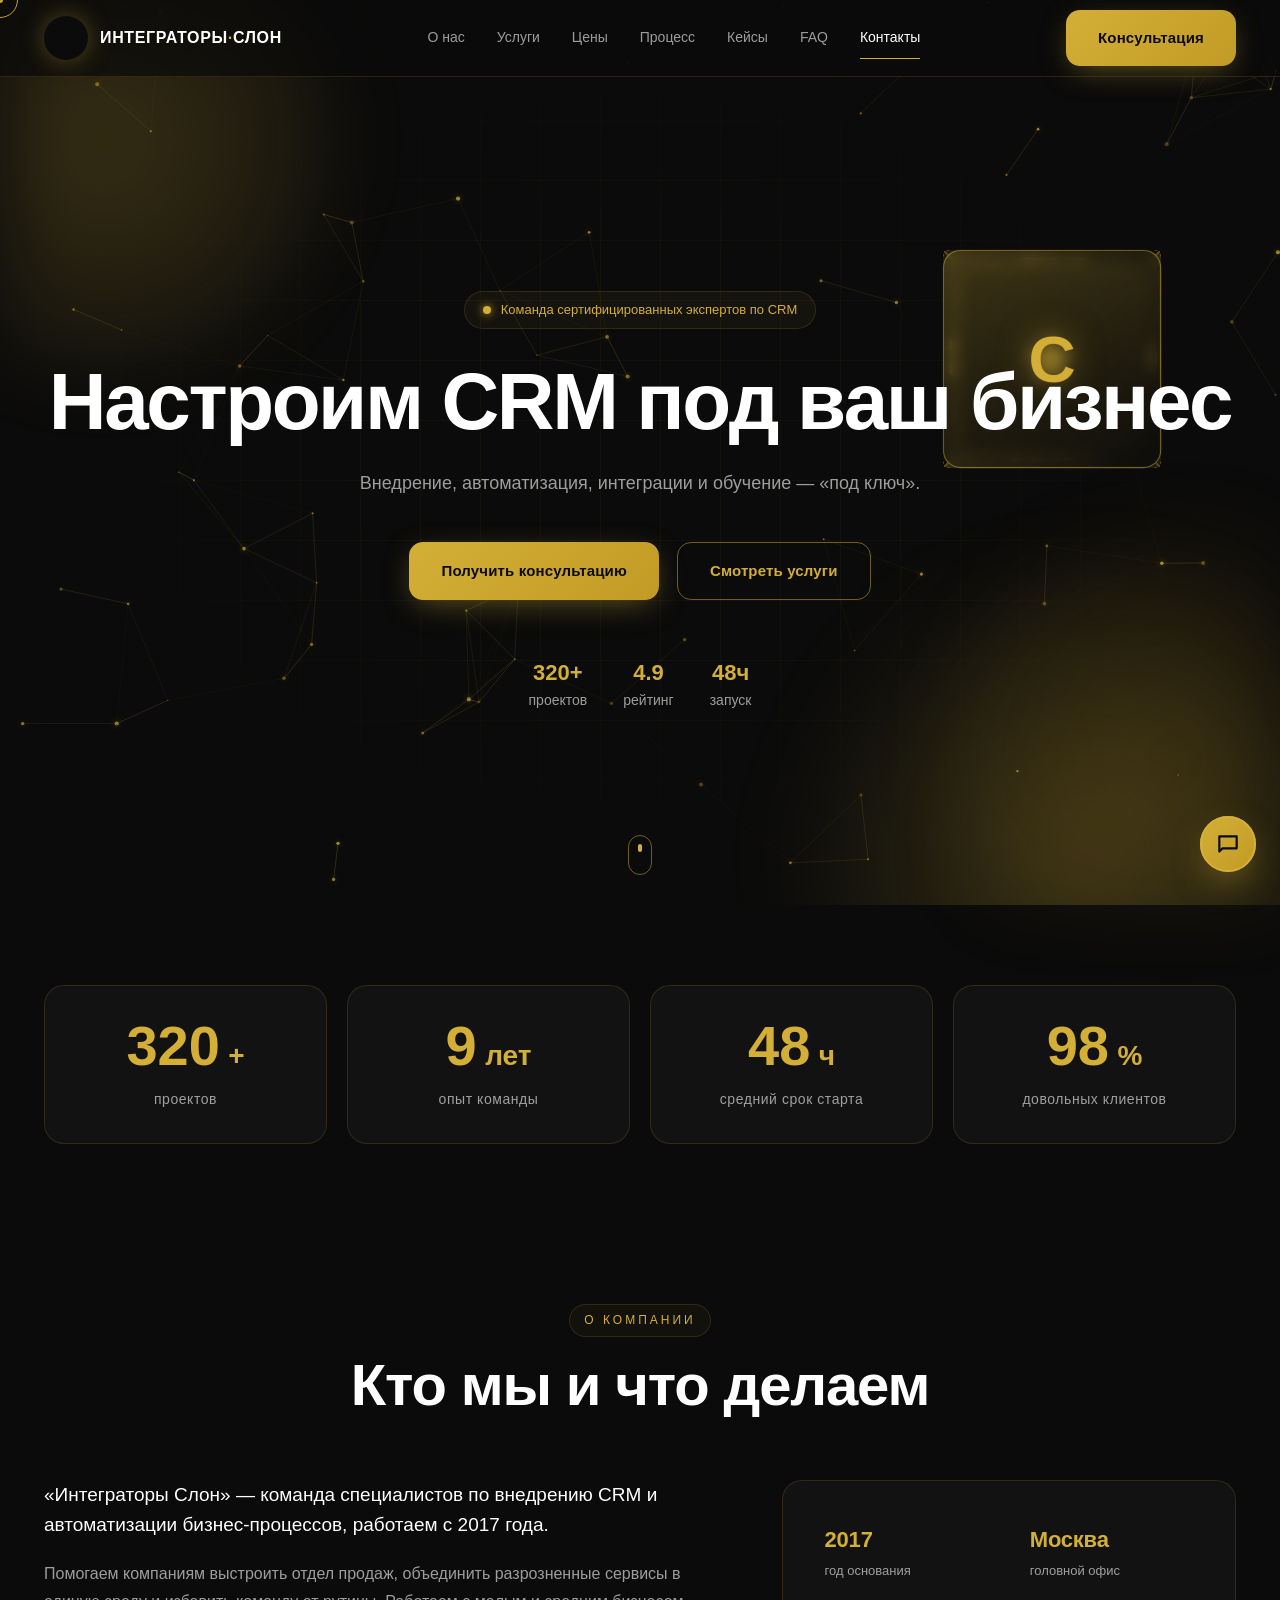
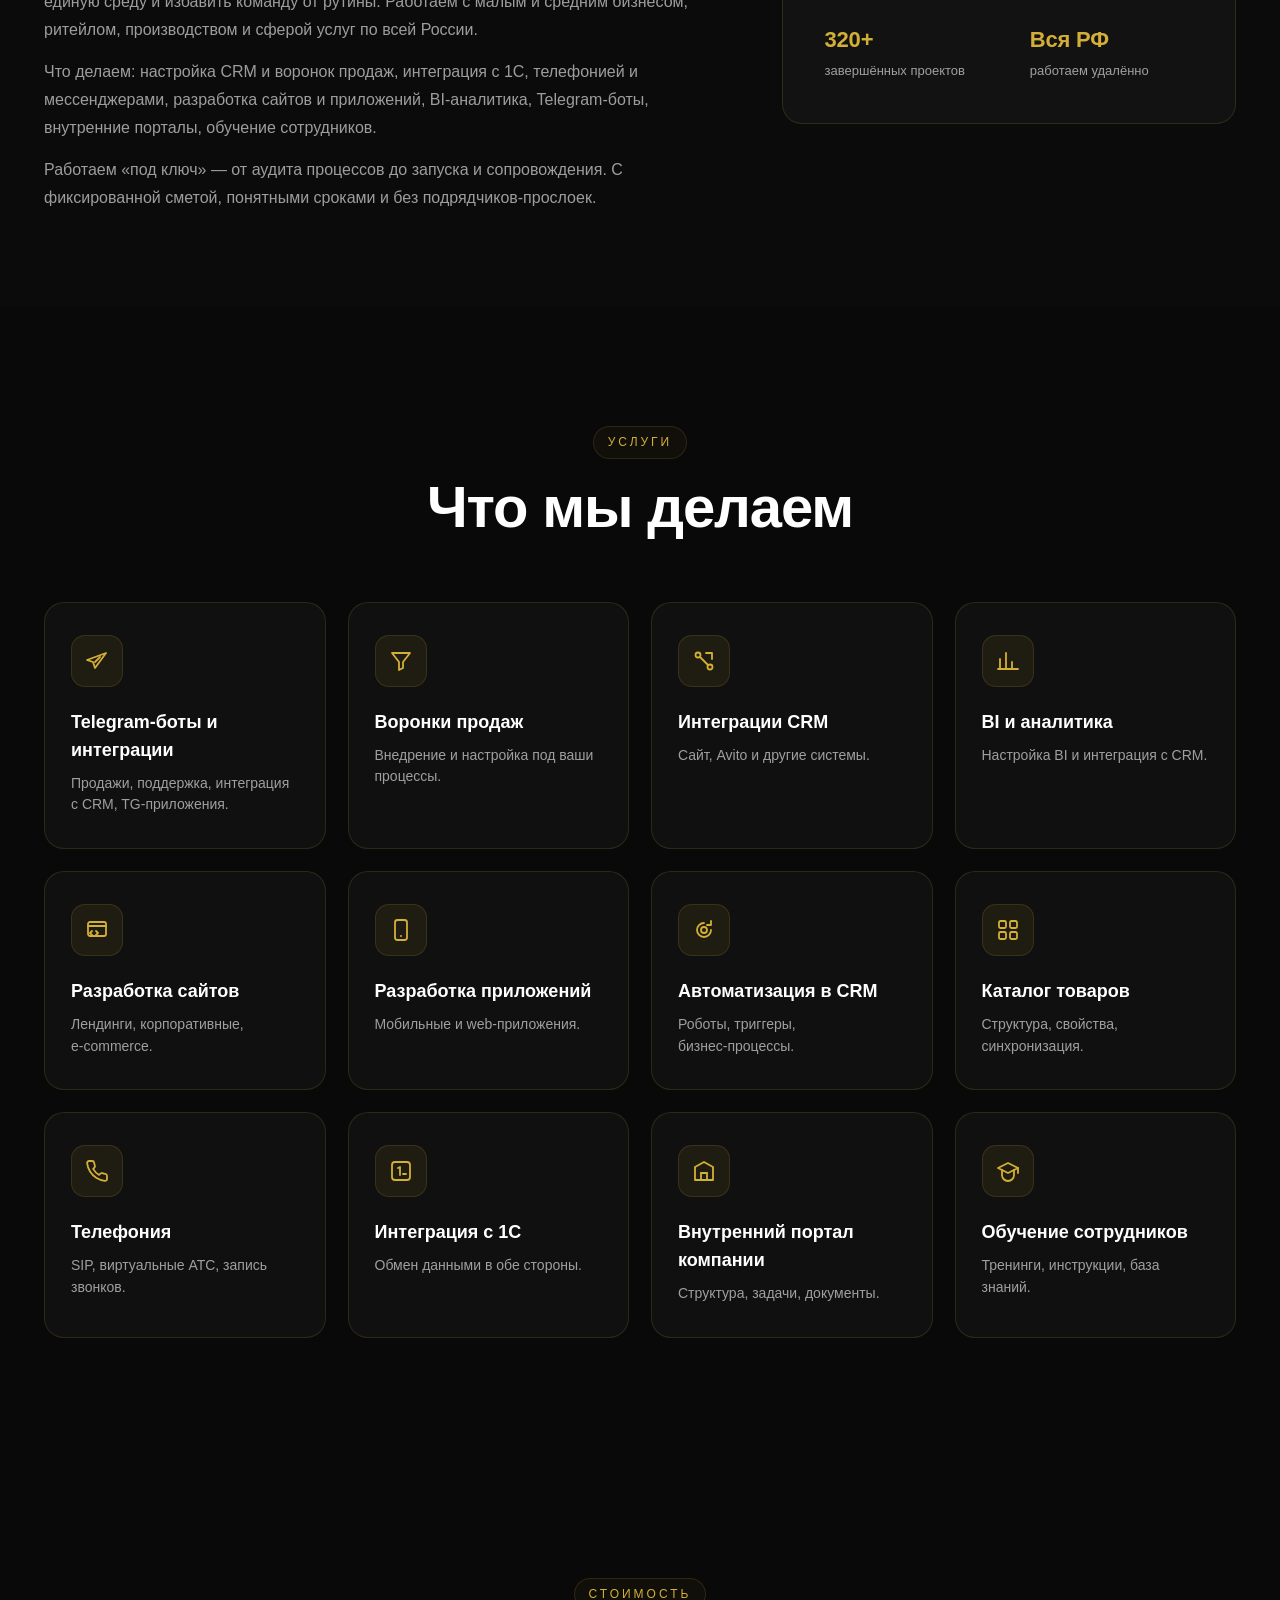
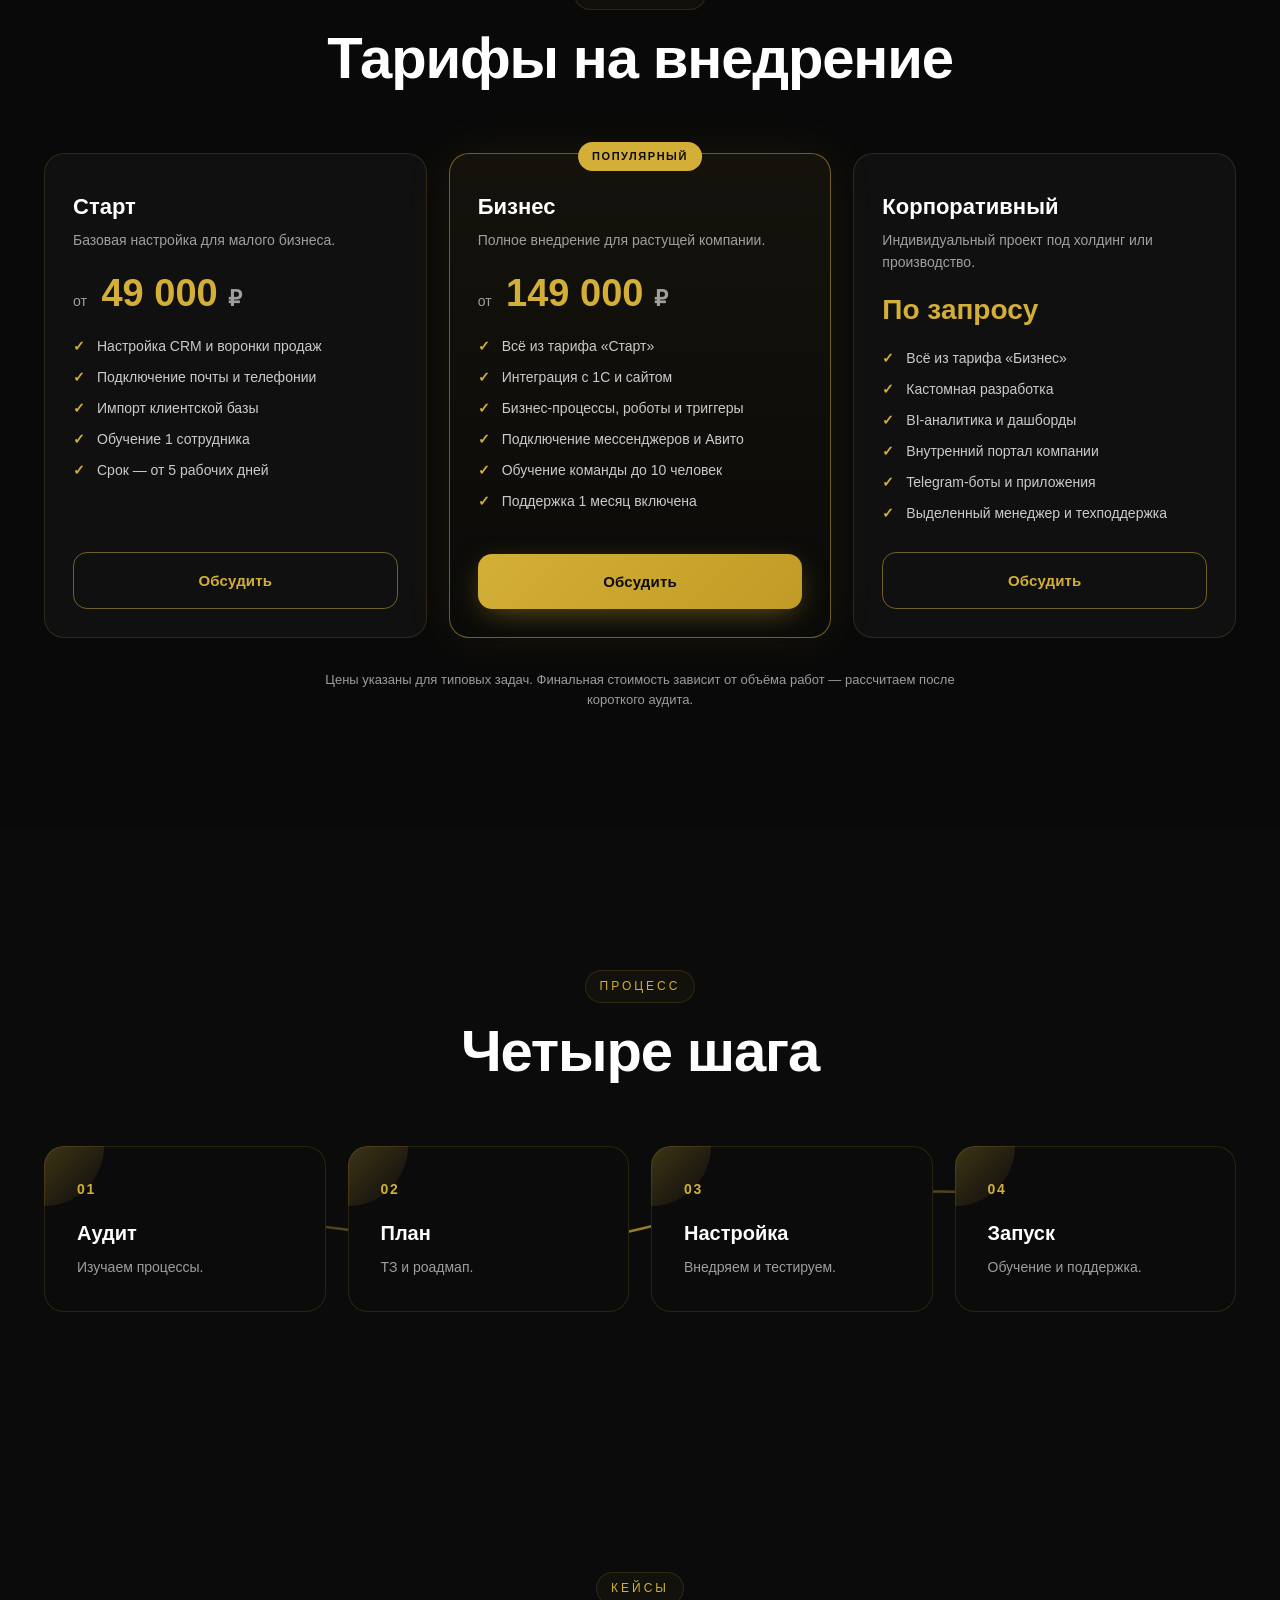
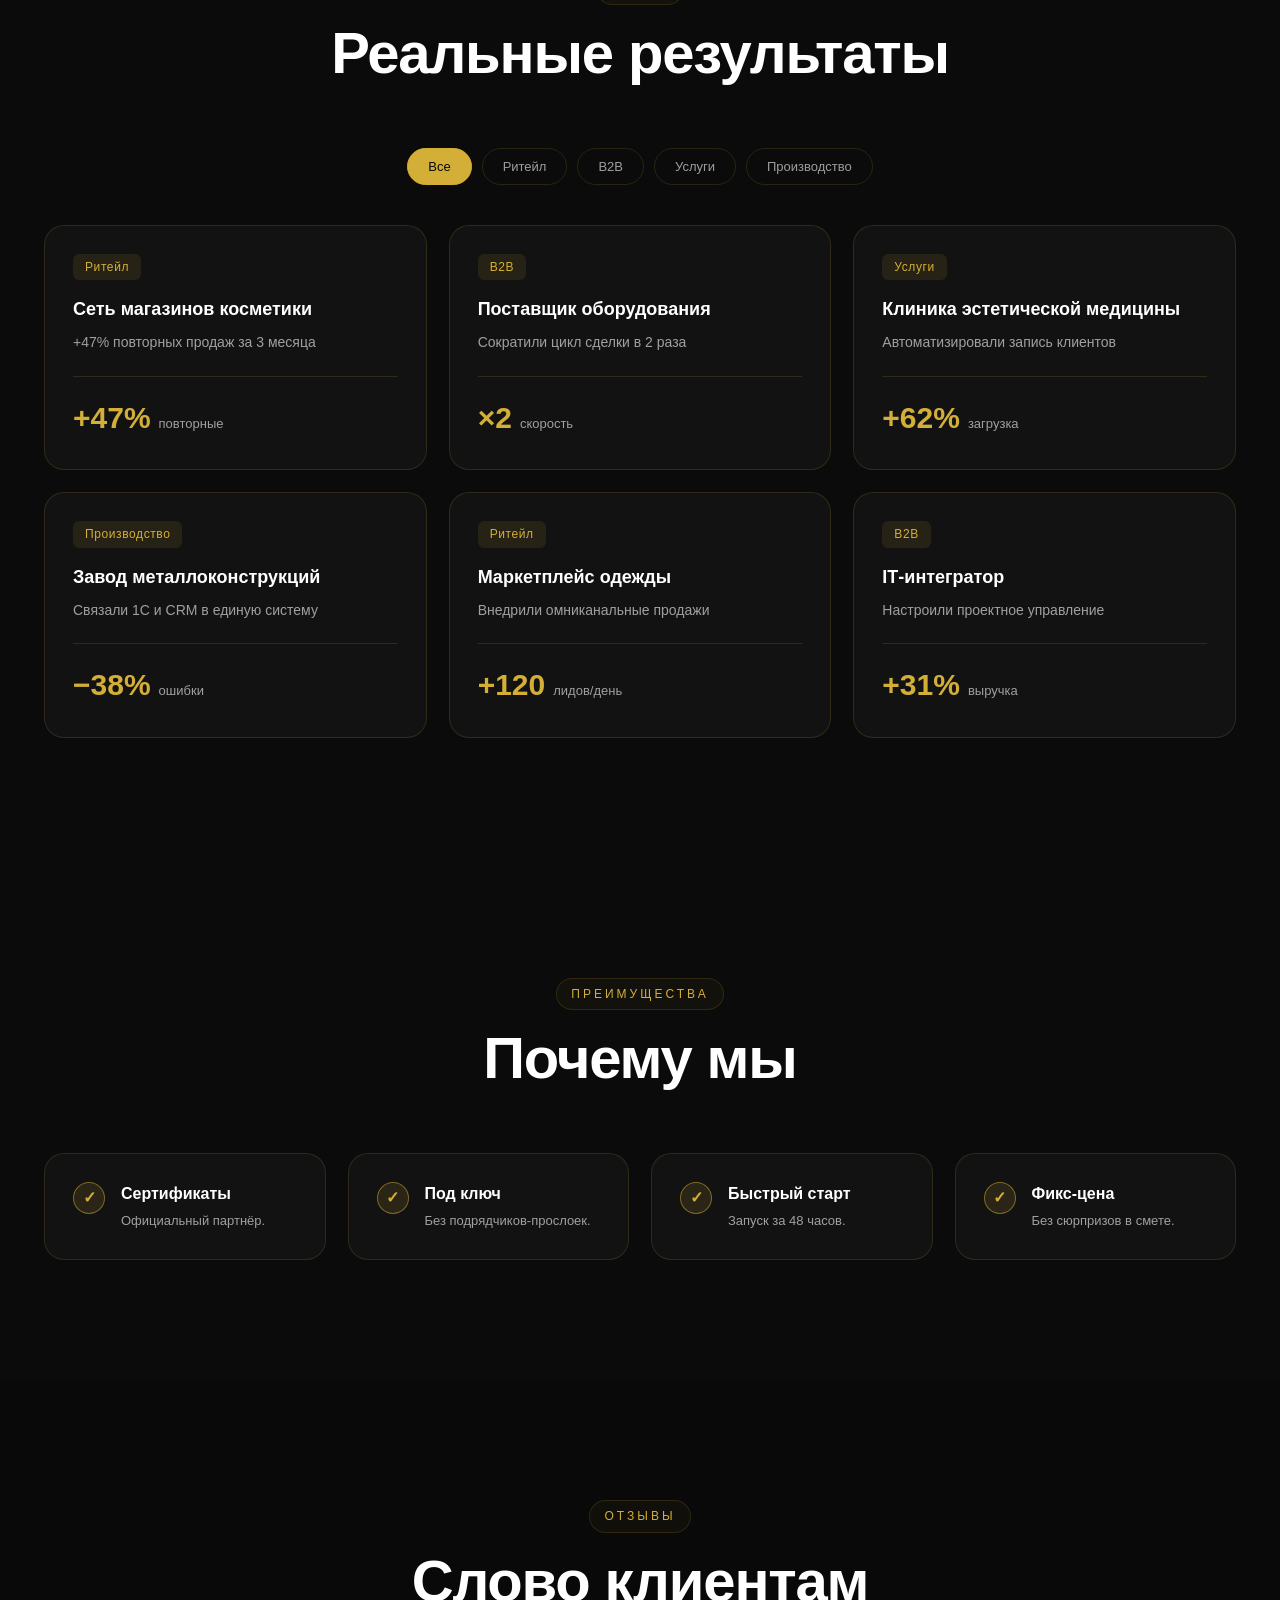
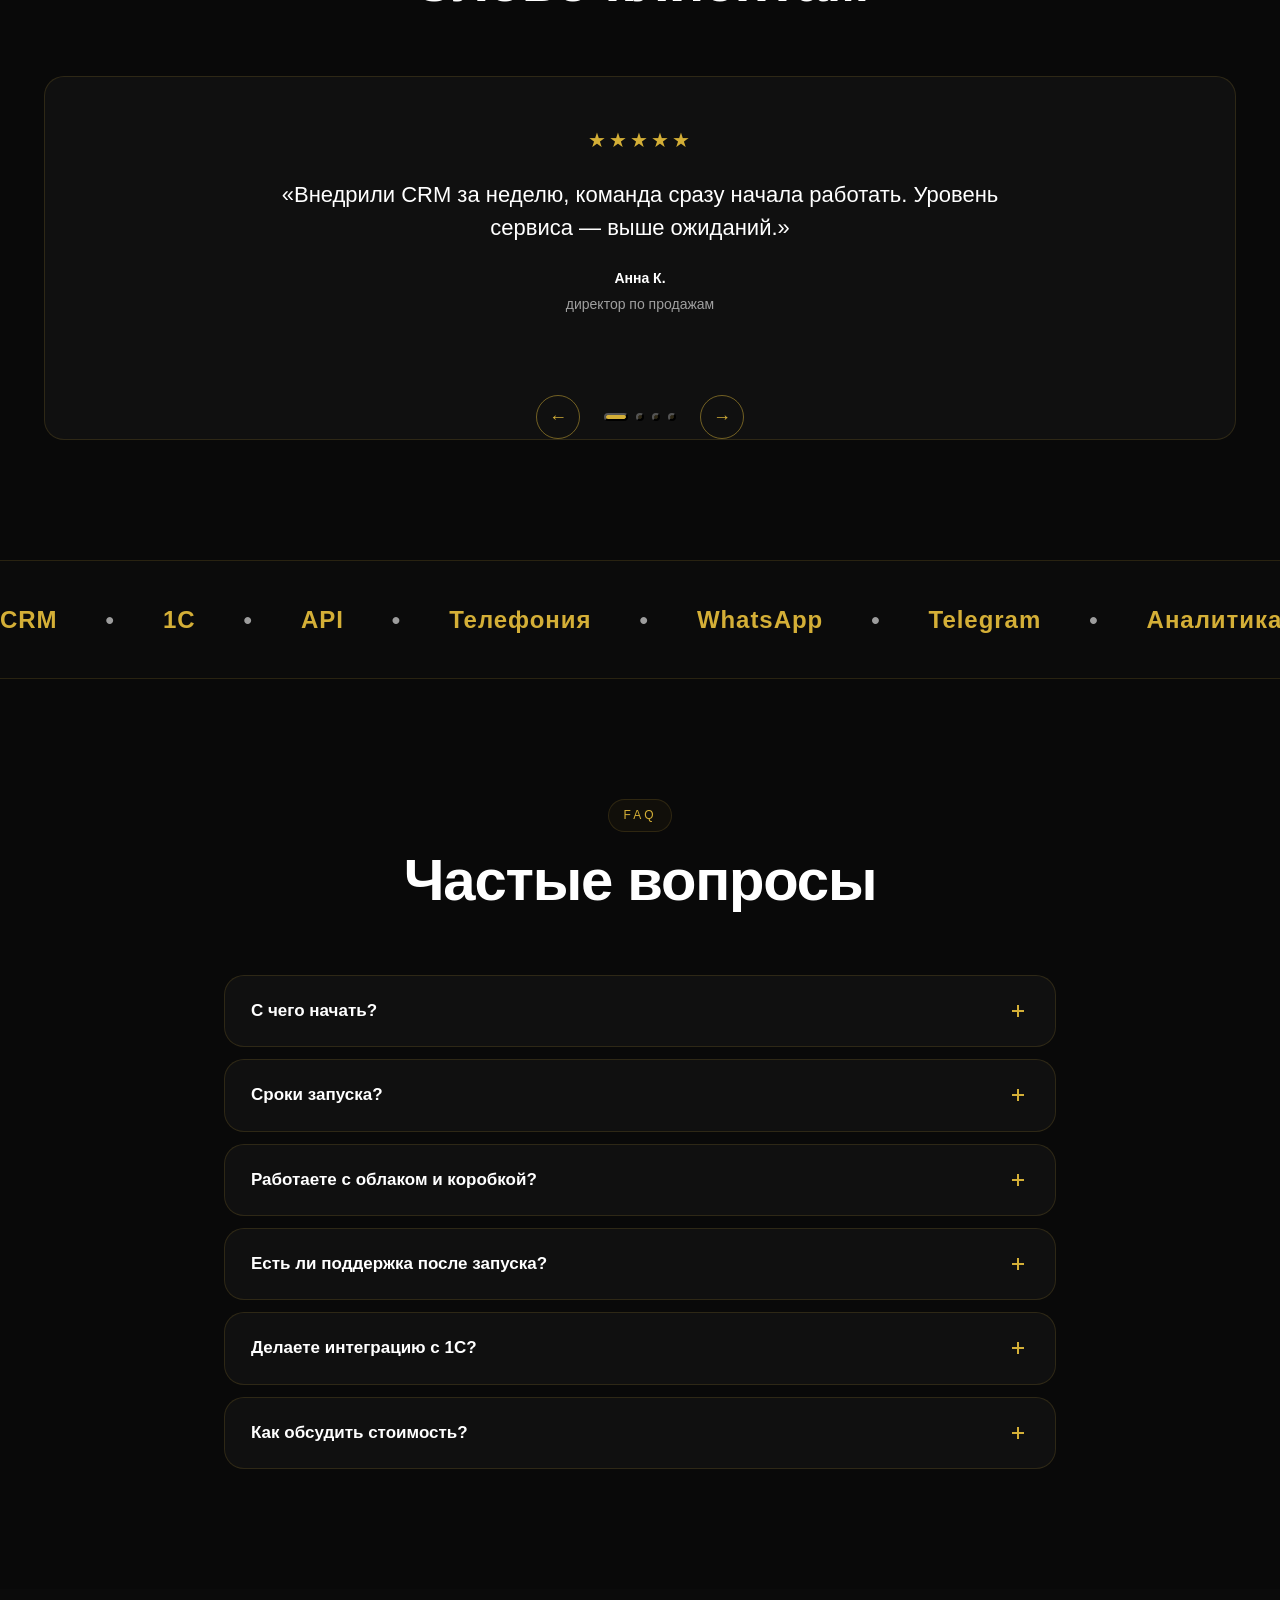
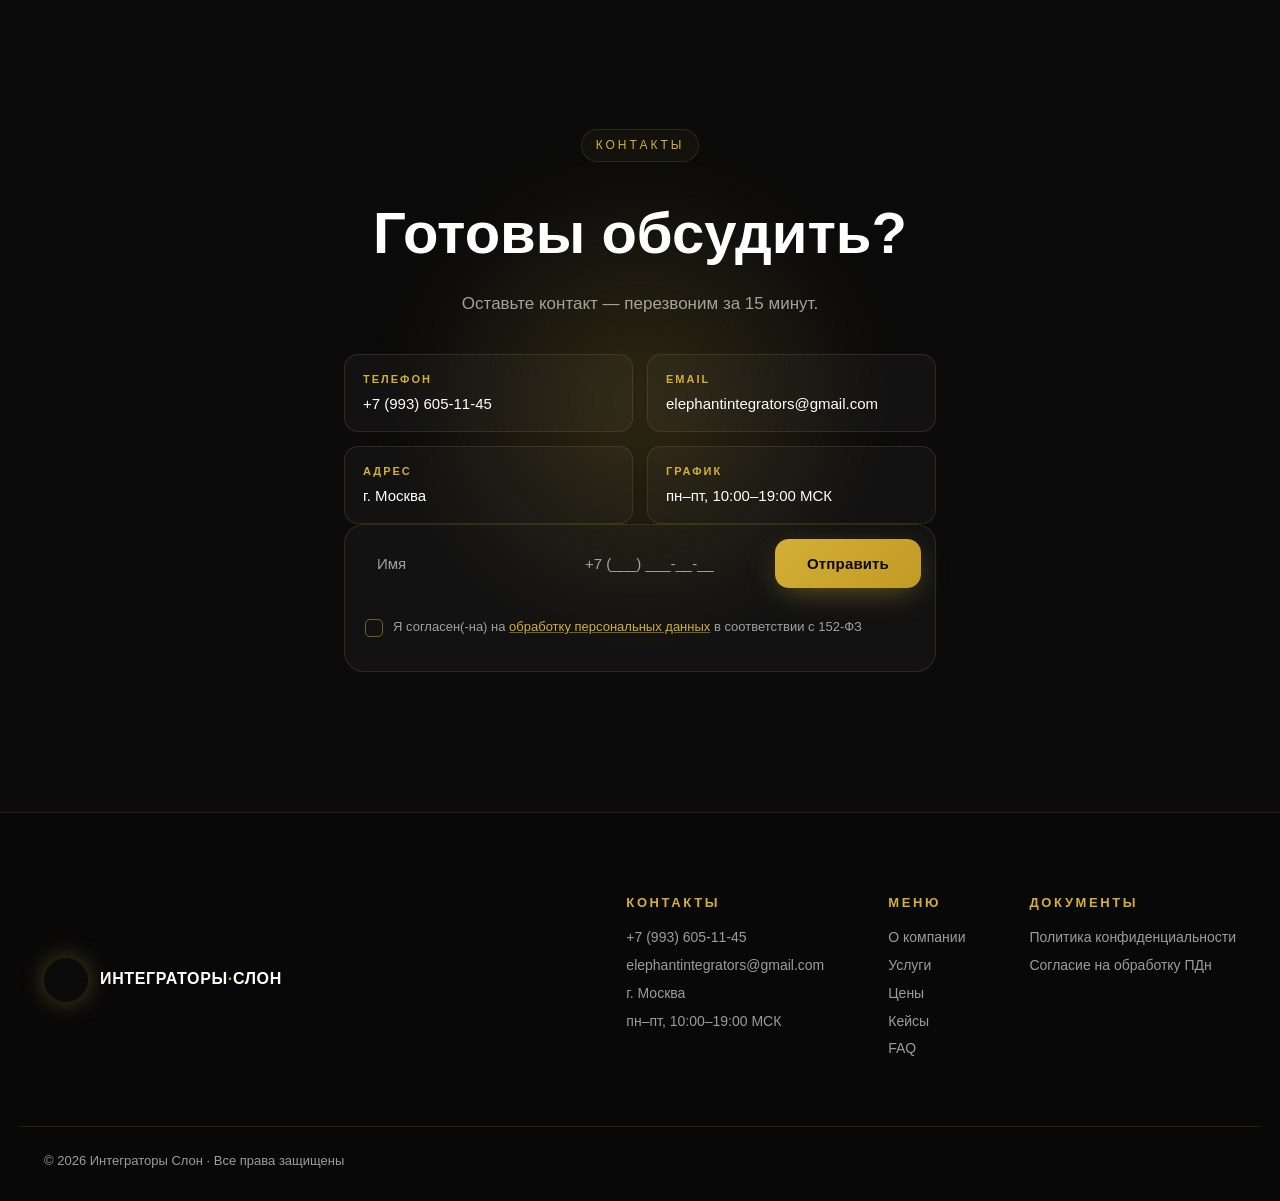
==== commit 02829b23: "Add files via upload" ====
--- a/index.html
+++ b/index.html
@@ -3,15 +3,19 @@
 <head>
   <meta charset="UTF-8" />
   <meta name="viewport" content="width=device-width, initial-scale=1.0" />
-  <meta name="description" content="Внедрение и настройка Битрикс24: CRM, автоматизация, интеграции, обучение. Официальный партнёр.">
+  <meta name="description" content="Интеграторы Слон — внедрение и настройка CRM, автоматизация бизнес-процессов, интеграции с 1С и телефонией, разработка сайтов и приложений, обучение сотрудников.">
   <meta name="theme-color" content="#0B0B0B">
+  <meta name="yandex-verification" content="e3dbb42429a8b015" />
   <meta http-equiv="Content-Security-Policy" content="default-src 'self'; style-src 'self' 'unsafe-inline' https://fonts.googleapis.com; font-src https://fonts.gstatic.com; script-src 'self'; img-src 'self' data:; connect-src 'self';">
-  <title>БИТРИКС.ПРО — Настройка Битрикс24 под ваш бизнес</title>
-  <link rel="icon" href="data:image/svg+xml,%3Csvg xmlns='http://www.w3.org/2000/svg' viewBox='0 0 24 24'%3E%3Crect width='24' height='24' rx='6' fill='%23D4AF37'/%3E%3Ctext x='12' y='17' font-family='Inter,sans-serif' font-size='14' font-weight='800' text-anchor='middle' fill='%230B0B0B'%3EБ%3C/text%3E%3C/svg%3E">
+  <title>Интеграторы Слон — внедрение CRM и автоматизация бизнеса</title>
+  <link rel="icon" href="data:image/svg+xml,%3Csvg xmlns='http://www.w3.org/2000/svg' viewBox='0 0 24 24'%3E%3Crect width='24' height='24' rx='6' fill='%23D4AF37'/%3E%3Ctext x='12' y='17' font-family='Inter,sans-serif' font-size='14' font-weight='800' text-anchor='middle' fill='%230B0B0B'%3EС%3C/text%3E%3C/svg%3E">
   <link rel="preconnect" href="https://fonts.googleapis.com">
   <link rel="preconnect" href="https://fonts.gstatic.com" crossorigin>
   <link href="https://fonts.googleapis.com/css2?family=Inter:wght@300;400;500;600;700;800&family=Space+Grotesk:wght@500;600;700&display=swap" rel="stylesheet">
-  <link rel="stylesheet" href="styles.css">
+  <meta http-equiv="Cache-Control" content="no-cache, no-store, must-revalidate">
+  <meta http-equiv="Pragma" content="no-cache">
+  <meta http-equiv="Expires" content="0">
+  <link rel="stylesheet" href="styles.css?v=8">
 </head>
 <body>
   <!-- Skip link for keyboard nav -->
@@ -19,9 +23,7 @@
 
   <!-- Preloader -->
   <div class="preloader" id="preloader" aria-hidden="true">
-    <div class="preloader__logo">
-      <span class="preloader__mark">Б</span>
-    </div>
+    <div class="preloader__logo" role="img" aria-label="Логотип"></div>
     <div class="preloader__bar"><div class="preloader__fill" id="preloaderFill"></div></div>
     <div class="preloader__txt">Загрузка <span id="preloaderPct">0</span>%</div>
   </div>
@@ -44,17 +46,18 @@
 
   <header class="header" id="header">
     <div class="container header__inner">
-      <a href="#" class="logo" aria-label="БИТРИКС.ПРО — на главную">
-        <span class="logo__mark">Б</span>
-        <span class="logo__text">БИТРИКС<span class="logo__dot">.</span>ПРО</span>
+      <a href="#" class="logo" aria-label="Интеграторы Слон — на главную">
+        <span class="logo__mark" aria-hidden="true"></span>
+        <span class="logo__text">ИНТЕГРАТОРЫ<span class="logo__dot">·</span>СЛОН</span>
       </a>
       <nav class="nav" id="nav" aria-label="Главное меню">
+        <a href="#about" data-spy="about">О нас</a>
         <a href="#services" data-spy="services">Услуги</a>
+        <a href="#pricing" data-spy="pricing">Цены</a>
         <a href="#process" data-spy="process">Процесс</a>
-        <a href="#pricing" data-spy="pricing">Тарифы</a>
         <a href="#cases" data-spy="cases">Кейсы</a>
-        <a href="#reviews" data-spy="reviews">Отзывы</a>
         <a href="#faq" data-spy="faq">FAQ</a>
+        <a href="#cta" data-spy="cta">Контакты</a>
       </nav>
       <a href="#cta" class="btn btn--primary header__cta magnetic" data-magnetic>Консультация</a>
       <button class="burger" id="burger" aria-label="Открыть меню" aria-expanded="false"><span></span><span></span><span></span></button>
@@ -68,8 +71,8 @@
 
     <div class="cube-stage" data-parallax-speed="0.4" aria-hidden="true">
       <div class="cube">
-        <div class="cube__face cube__face--front">Б</div>
-        <div class="cube__face cube__face--back">24</div>
+        <div class="cube__face cube__face--front">С</div>
+        <div class="cube__face cube__face--back">★</div>
         <div class="cube__face cube__face--right">CRM</div>
         <div class="cube__face cube__face--left">1С</div>
         <div class="cube__face cube__face--top">API</div>
@@ -80,10 +83,10 @@
     <div class="container hero__inner">
       <div class="hero__tag reveal">
         <span class="hero__tag-dot"></span>
-        Сертифицированный партнёр 1С‑Битрикс
-      </div>
-      <h1 class="hero__title reveal" data-split>Настроим Битрикс24 под ваш бизнес</h1>
-      <p class="hero__sub reveal">CRM, автоматизация, интеграции и обучение «под ключ».</p>
+        Команда сертифицированных экспертов по CRM
+      </div>
+      <h1 class="hero__title reveal" data-split>Настроим CRM под ваш бизнес</h1>
+      <p class="hero__sub reveal">Внедрение, автоматизация, интеграции и обучение — «под ключ».</p>
       <div class="hero__actions reveal">
         <a href="#cta" class="btn btn--primary magnetic" data-magnetic>Получить консультацию</a>
         <a href="#services" class="btn btn--ghost magnetic" data-magnetic>Смотреть услуги</a>
@@ -122,6 +125,29 @@
     </div>
   </section>
 
+  <section class="about" id="about">
+    <div class="container">
+      <div class="section-head reveal">
+        <span class="eyebrow">О компании</span>
+        <h2>Кто мы и что делаем</h2>
+      </div>
+      <div class="about__grid">
+        <div class="about__text reveal">
+          <p class="about__lead">«Интеграторы Слон» — команда специалистов по внедрению CRM и автоматизации бизнес‑процессов, работаем с 2017 года.</p>
+          <p>Помогаем компаниям выстроить отдел продаж, объединить разрозненные сервисы в единую среду и избавить команду от рутины. Работаем с малым и средним бизнесом, ритейлом, производством и сферой услуг по всей России.</p>
+          <p>Что делаем: настройка CRM и воронок продаж, интеграция с 1С, телефонией и мессенджерами, разработка сайтов и приложений, BI‑аналитика, Telegram‑боты, внутренние порталы, обучение сотрудников.</p>
+          <p>Работаем «под ключ» — от аудита процессов до запуска и сопровождения. С фиксированной сметой, понятными сроками и без подрядчиков‑прослоек.</p>
+        </div>
+        <ul class="about__facts reveal">
+          <li><b>2017</b><span>год основания</span></li>
+          <li><b>Москва</b><span>головной офис</span></li>
+          <li><b>320+</b><span>завершённых проектов</span></li>
+          <li><b>Вся РФ</b><span>работаем удалённо</span></li>
+        </ul>
+      </div>
+    </div>
+  </section>
+
   <section class="services" id="services">
     <div class="container">
       <div class="section-head reveal">
@@ -130,62 +156,146 @@
       </div>
 
       <div class="services__grid">
-        <article class="srv tilt reveal" data-modal="crm">
-          <div class="srv__icon"><svg viewBox="0 0 24 24" fill="none"><path d="M4 7h16M4 12h16M4 17h10" stroke="currentColor" stroke-width="2" stroke-linecap="round"/></svg></div>
-          <h3>Внедрение CRM</h3>
-          <p>Воронки, права, сделки.</p>
+        <article class="srv tilt reveal" data-modal="tg">
+          <div class="srv__icon"><svg viewBox="0 0 24 24" fill="none"><path d="M21 4L2 11l6 2 2 6 11-15z" stroke="currentColor" stroke-width="1.8" stroke-linejoin="round"/><path d="M10 13l5-5" stroke="currentColor" stroke-width="1.8" stroke-linecap="round"/></svg></div>
+          <h3>Telegram‑боты и интеграции</h3>
+          <p>Продажи, поддержка, интеграция с CRM, TG‑приложения.</p>
+          <span class="srv__arrow">→</span>
+        </article>
+
+        <article class="srv tilt reveal" data-modal="funnel">
+          <div class="srv__icon"><svg viewBox="0 0 24 24" fill="none"><path d="M3 4h18l-7 9v6l-4 2v-8L3 4z" stroke="currentColor" stroke-width="1.8" stroke-linejoin="round"/></svg></div>
+          <h3>Воронки продаж</h3>
+          <p>Внедрение и настройка под ваши процессы.</p>
+          <span class="srv__arrow">→</span>
+        </article>
+
+        <article class="srv tilt reveal" data-modal="integ">
+          <div class="srv__icon"><svg viewBox="0 0 24 24" fill="none"><circle cx="6" cy="6" r="2.5" stroke="currentColor" stroke-width="1.8"/><circle cx="18" cy="18" r="2.5" stroke="currentColor" stroke-width="1.8"/><path d="M8 8l8 8" stroke="currentColor" stroke-width="1.8" stroke-linecap="round"/><path d="M14 4h6v6" stroke="currentColor" stroke-width="1.8" stroke-linecap="round" stroke-linejoin="round"/></svg></div>
+          <h3>Интеграции CRM</h3>
+          <p>Сайт, Avito и другие системы.</p>
+          <span class="srv__arrow">→</span>
+        </article>
+
+        <article class="srv tilt reveal" data-modal="bi">
+          <div class="srv__icon"><svg viewBox="0 0 24 24" fill="none"><path d="M4 20V10M10 20V4M16 20v-7M22 20H2" stroke="currentColor" stroke-width="1.8" stroke-linecap="round"/></svg></div>
+          <h3>BI и аналитика</h3>
+          <p>Настройка BI и интеграция с CRM.</p>
+          <span class="srv__arrow">→</span>
+        </article>
+
+        <article class="srv tilt reveal" data-modal="web">
+          <div class="srv__icon"><svg viewBox="0 0 24 24" fill="none"><rect x="3" y="4" width="18" height="14" rx="2" stroke="currentColor" stroke-width="1.8"/><path d="M3 8h18M7 13l-2 2 2 2M11 13l2 2-2 2" stroke="currentColor" stroke-width="1.8" stroke-linecap="round" stroke-linejoin="round"/></svg></div>
+          <h3>Разработка сайтов</h3>
+          <p>Лендинги, корпоративные, e‑commerce.</p>
+          <span class="srv__arrow">→</span>
+        </article>
+
+        <article class="srv tilt reveal" data-modal="app">
+          <div class="srv__icon"><svg viewBox="0 0 24 24" fill="none"><rect x="6" y="2" width="12" height="20" rx="2.5" stroke="currentColor" stroke-width="1.8"/><circle cx="12" cy="18" r="1" fill="currentColor"/></svg></div>
+          <h3>Разработка приложений</h3>
+          <p>Мобильные и web‑приложения.</p>
           <span class="srv__arrow">→</span>
         </article>
 
         <article class="srv tilt reveal" data-modal="auto">
-          <div class="srv__icon"><svg viewBox="0 0 24 24" fill="none"><circle cx="12" cy="12" r="3" stroke="currentColor" stroke-width="2"/><path d="M19 12a7 7 0 11-7-7" stroke="currentColor" stroke-width="2" stroke-linecap="round"/></svg></div>
-          <h3>Автоматизация</h3>
-          <p>Роботы и бизнес‑процессы.</p>
-          <span class="srv__arrow">→</span>
-        </article>
-
-        <article class="srv tilt reveal" data-modal="integ">
-          <div class="srv__icon"><svg viewBox="0 0 24 24" fill="none"><path d="M5 12h14M13 6l6 6-6 6" stroke="currentColor" stroke-width="2" stroke-linecap="round" stroke-linejoin="round"/></svg></div>
-          <h3>Интеграции</h3>
-          <p>1С, телефония, мессенджеры.</p>
+          <div class="srv__icon"><svg viewBox="0 0 24 24" fill="none"><circle cx="12" cy="12" r="3" stroke="currentColor" stroke-width="1.8"/><path d="M19 12a7 7 0 11-7-7M19 3v4h-4" stroke="currentColor" stroke-width="1.8" stroke-linecap="round" stroke-linejoin="round"/></svg></div>
+          <h3>Автоматизация в CRM</h3>
+          <p>Роботы, триггеры, бизнес‑процессы.</p>
+          <span class="srv__arrow">→</span>
+        </article>
+
+        <article class="srv tilt reveal" data-modal="catalog">
+          <div class="srv__icon"><svg viewBox="0 0 24 24" fill="none"><rect x="3" y="3" width="7" height="7" rx="1.5" stroke="currentColor" stroke-width="1.8"/><rect x="14" y="3" width="7" height="7" rx="1.5" stroke="currentColor" stroke-width="1.8"/><rect x="3" y="14" width="7" height="7" rx="1.5" stroke="currentColor" stroke-width="1.8"/><rect x="14" y="14" width="7" height="7" rx="1.5" stroke="currentColor" stroke-width="1.8"/></svg></div>
+          <h3>Каталог товаров</h3>
+          <p>Структура, свойства, синхронизация.</p>
+          <span class="srv__arrow">→</span>
+        </article>
+
+        <article class="srv tilt reveal" data-modal="phone">
+          <div class="srv__icon"><svg viewBox="0 0 24 24" fill="none"><path d="M22 16.92v3a2 2 0 01-2.18 2 19.79 19.79 0 01-8.63-3.07 19.5 19.5 0 01-6-6A19.79 19.79 0 012.12 4.18 2 2 0 014.11 2h3a2 2 0 012 1.72c.13.96.37 1.9.72 2.81a2 2 0 01-.45 2.11L8.09 9.91a16 16 0 006 6l1.27-1.27a2 2 0 012.11-.45c.91.35 1.85.59 2.81.72A2 2 0 0122 16.92z" stroke="currentColor" stroke-width="1.8" stroke-linejoin="round"/></svg></div>
+          <h3>Телефония</h3>
+          <p>SIP, виртуальные АТС, запись звонков.</p>
+          <span class="srv__arrow">→</span>
+        </article>
+
+        <article class="srv tilt reveal" data-modal="onec">
+          <div class="srv__icon"><svg viewBox="0 0 24 24" fill="none"><rect x="3" y="3" width="18" height="18" rx="3" stroke="currentColor" stroke-width="1.8"/><path d="M9 9l2-1v8M14 15h3" stroke="currentColor" stroke-width="1.8" stroke-linecap="round" stroke-linejoin="round"/></svg></div>
+          <h3>Интеграция с 1С</h3>
+          <p>Обмен данными в обе стороны.</p>
           <span class="srv__arrow">→</span>
         </article>
 
         <article class="srv tilt reveal" data-modal="portal">
-          <div class="srv__icon"><svg viewBox="0 0 24 24" fill="none"><rect x="3" y="4" width="18" height="14" rx="2" stroke="currentColor" stroke-width="2"/><path d="M8 20h8" stroke="currentColor" stroke-width="2" stroke-linecap="round"/></svg></div>
-          <h3>Корп. портал</h3>
-          <p>Структура и роли.</p>
-          <span class="srv__arrow">→</span>
-        </article>
-
-        <article class="srv tilt reveal" data-modal="bi">
-          <div class="srv__icon"><svg viewBox="0 0 24 24" fill="none"><path d="M3 12l4-4 4 4 4-4 6 6" stroke="currentColor" stroke-width="2" stroke-linecap="round" stroke-linejoin="round"/></svg></div>
-          <h3>Аналитика</h3>
-          <p>Отчёты и KPI.</p>
+          <div class="srv__icon"><svg viewBox="0 0 24 24" fill="none"><path d="M3 21V8l9-5 9 5v13" stroke="currentColor" stroke-width="1.8" stroke-linejoin="round"/><path d="M9 21v-7h6v7M3 21h18" stroke="currentColor" stroke-width="1.8" stroke-linecap="round"/></svg></div>
+          <h3>Внутренний портал компании</h3>
+          <p>Структура, задачи, документы.</p>
           <span class="srv__arrow">→</span>
         </article>
 
         <article class="srv tilt reveal" data-modal="edu">
-          <div class="srv__icon"><svg viewBox="0 0 24 24" fill="none"><circle cx="9" cy="8" r="3" stroke="currentColor" stroke-width="2"/><circle cx="17" cy="8" r="2" stroke="currentColor" stroke-width="2"/><path d="M3 19c0-3 3-5 6-5s6 2 6 5M15 19c0-2 2-3.5 4-3.5s2 1.5 2 3.5" stroke="currentColor" stroke-width="2" stroke-linecap="round"/></svg></div>
-          <h3>Обучение</h3>
-          <p>Команда работает с первого дня.</p>
-          <span class="srv__arrow">→</span>
-        </article>
-
-        <article class="srv tilt reveal" data-modal="migr">
-          <div class="srv__icon"><svg viewBox="0 0 24 24" fill="none"><path d="M12 2v20M5 9l7-7 7 7" stroke="currentColor" stroke-width="2" stroke-linecap="round" stroke-linejoin="round"/></svg></div>
-          <h3>Миграция</h3>
-          <p>Перенос данных без потерь.</p>
-          <span class="srv__arrow">→</span>
-        </article>
-
-        <article class="srv tilt reveal" data-modal="support">
-          <div class="srv__icon"><svg viewBox="0 0 24 24" fill="none"><path d="M12 22s8-4 8-12V5l-8-3-8 3v5c0 8 8 12 8 12z" stroke="currentColor" stroke-width="2" stroke-linejoin="round"/></svg></div>
-          <h3>Поддержка</h3>
-          <p>Сопровождение 24/7.</p>
-          <span class="srv__arrow">→</span>
-        </article>
-      </div>
+          <div class="srv__icon"><svg viewBox="0 0 24 24" fill="none"><path d="M2 9l10-5 10 5-10 5L2 9z" stroke="currentColor" stroke-width="1.8" stroke-linejoin="round"/><path d="M6 11v5a6 6 0 0012 0v-5M22 9v5" stroke="currentColor" stroke-width="1.8" stroke-linecap="round"/></svg></div>
+          <h3>Обучение сотрудников</h3>
+          <p>Тренинги, инструкции, база знаний.</p>
+          <span class="srv__arrow">→</span>
+        </article>
+      </div>
+    </div>
+  </section>
+
+  <section class="pricing" id="pricing">
+    <div class="container">
+      <div class="section-head reveal">
+        <span class="eyebrow">Стоимость</span>
+        <h2>Тарифы на внедрение</h2>
+      </div>
+      <div class="pricing__grid">
+        <article class="tariff reveal">
+          <div class="tariff__name">Старт</div>
+          <p class="tariff__desc">Базовая настройка для малого бизнеса.</p>
+          <div class="tariff__price"><span class="tariff__from">от</span> 49 000 <span class="tariff__cur">₽</span></div>
+          <ul class="tariff__list">
+            <li>Настройка CRM и воронки продаж</li>
+            <li>Подключение почты и телефонии</li>
+            <li>Импорт клиентской базы</li>
+            <li>Обучение 1 сотрудника</li>
+            <li>Срок — от 5 рабочих дней</li>
+          </ul>
+          <a href="#cta" class="btn btn--ghost">Обсудить</a>
+        </article>
+
+        <article class="tariff tariff--featured reveal">
+          <div class="tariff__badge">Популярный</div>
+          <div class="tariff__name">Бизнес</div>
+          <p class="tariff__desc">Полное внедрение для растущей компании.</p>
+          <div class="tariff__price"><span class="tariff__from">от</span> 149 000 <span class="tariff__cur">₽</span></div>
+          <ul class="tariff__list">
+            <li>Всё из тарифа «Старт»</li>
+            <li>Интеграция с 1С и сайтом</li>
+            <li>Бизнес‑процессы, роботы и триггеры</li>
+            <li>Подключение мессенджеров и Авито</li>
+            <li>Обучение команды до 10 человек</li>
+            <li>Поддержка 1 месяц включена</li>
+          </ul>
+          <a href="#cta" class="btn btn--primary magnetic" data-magnetic>Обсудить</a>
+        </article>
+
+        <article class="tariff reveal">
+          <div class="tariff__name">Корпоративный</div>
+          <p class="tariff__desc">Индивидуальный проект под холдинг или производство.</p>
+          <div class="tariff__price tariff__price--text">По запросу</div>
+          <ul class="tariff__list">
+            <li>Всё из тарифа «Бизнес»</li>
+            <li>Кастомная разработка</li>
+            <li>BI‑аналитика и дашборды</li>
+            <li>Внутренний портал компании</li>
+            <li>Telegram‑боты и приложения</li>
+            <li>Выделенный менеджер и техподдержка</li>
+          </ul>
+          <a href="#cta" class="btn btn--ghost">Обсудить</a>
+        </article>
+      </div>
+      <p class="pricing__note reveal">Цены указаны для типовых задач. Финальная стоимость зависит от объёма работ — рассчитаем после короткого аудита.</p>
     </div>
   </section>
 
@@ -217,90 +327,6 @@
     </div>
   </section>
 
-  <section class="pricing" id="pricing">
-    <div class="container">
-      <div class="section-head reveal">
-        <span class="eyebrow">Тарифы</span>
-        <h2>Выберите подход</h2>
-      </div>
-
-      <div class="pricing__toggle reveal" role="tablist" aria-label="Период оплаты">
-        <button class="pricing__opt is-active" data-period="month" role="tab" aria-selected="true">Поэтапно</button>
-        <button class="pricing__opt" data-period="year" role="tab" aria-selected="false">Под ключ (-15%)</button>
-        <span class="pricing__slider"></span>
-      </div>
-
-      <div class="pricing__grid">
-        <article class="plan reveal">
-          <div class="plan__head"><h3>Старт</h3><span class="plan__note">для малого бизнеса</span></div>
-          <div class="plan__price"><span class="plan__cur">от</span><span class="plan__num" data-price-month="60000" data-price-year="51000">60 000</span><span class="plan__cur">₽</span></div>
-          <ul class="plan__list">
-            <li>Базовая настройка CRM</li>
-            <li>1 воронка продаж</li>
-            <li>Подключение почты</li>
-            <li>2 часа обучения</li>
-          </ul>
-          <a href="#cta" class="btn btn--ghost magnetic" data-magnetic>Выбрать</a>
-        </article>
-
-        <article class="plan plan--featured reveal">
-          <div class="plan__badge">Популярно</div>
-          <div class="plan__head"><h3>Бизнес</h3><span class="plan__note">оптимальный</span></div>
-          <div class="plan__price"><span class="plan__cur">от</span><span class="plan__num" data-price-month="180000" data-price-year="153000">180 000</span><span class="plan__cur">₽</span></div>
-          <ul class="plan__list">
-            <li>Всё из «Старт»</li>
-            <li>3 воронки + сценарии</li>
-            <li>Интеграция с 1С</li>
-            <li>Телефония и мессенджеры</li>
-            <li>8 часов обучения</li>
-          </ul>
-          <a href="#cta" class="btn btn--primary magnetic" data-magnetic>Выбрать</a>
-        </article>
-
-        <article class="plan reveal">
-          <div class="plan__head"><h3>Корпорация</h3><span class="plan__note">под ключ</span></div>
-          <div class="plan__price"><span class="plan__cur">от</span><span class="plan__num" data-price-month="450000" data-price-year="382500">450 000</span><span class="plan__cur">₽</span></div>
-          <ul class="plan__list">
-            <li>Всё из «Бизнес»</li>
-            <li>Кастомные модули</li>
-            <li>API‑интеграции</li>
-            <li>Корпоративный портал</li>
-            <li>SLA и приоритет</li>
-          </ul>
-          <a href="#cta" class="btn btn--ghost magnetic" data-magnetic>Выбрать</a>
-        </article>
-      </div>
-    </div>
-  </section>
-
-  <section class="calc" id="calc">
-    <div class="container">
-      <div class="section-head reveal">
-        <span class="eyebrow">Калькулятор</span>
-        <h2>Стоимость за 30 секунд</h2>
-      </div>
-
-      <div class="calc__box reveal">
-        <div class="calc__list">
-          <label class="calc__opt"><input type="checkbox" data-cost="40000" checked><span>Внедрение CRM</span><span class="calc__cost">40 000 ₽</span></label>
-          <label class="calc__opt"><input type="checkbox" data-cost="30000"><span>Интеграция с 1С</span><span class="calc__cost">30 000 ₽</span></label>
-          <label class="calc__opt"><input type="checkbox" data-cost="20000"><span>Телефония</span><span class="calc__cost">20 000 ₽</span></label>
-          <label class="calc__opt"><input type="checkbox" data-cost="25000"><span>Мессенджеры (WA/TG)</span><span class="calc__cost">25 000 ₽</span></label>
-          <label class="calc__opt"><input type="checkbox" data-cost="35000"><span>Автоматизация процессов</span><span class="calc__cost">35 000 ₽</span></label>
-          <label class="calc__opt"><input type="checkbox" data-cost="18000"><span>Обучение команды</span><span class="calc__cost">18 000 ₽</span></label>
-          <label class="calc__opt"><input type="checkbox" data-cost="50000"><span>Корпоративный портал</span><span class="calc__cost">50 000 ₽</span></label>
-          <label class="calc__opt"><input type="checkbox" data-cost="22000"><span>Аналитика и BI</span><span class="calc__cost">22 000 ₽</span></label>
-        </div>
-        <aside class="calc__result">
-          <div class="calc__resLabel">Итого ориентировочно</div>
-          <div class="calc__resNum"><span id="calcSum">40 000</span> <span>₽</span></div>
-          <div class="calc__resSub">Срок: <span id="calcDays">3</span> дн.</div>
-          <a href="#cta" class="btn btn--primary magnetic" data-magnetic>Зафиксировать смету</a>
-        </aside>
-      </div>
-    </div>
-  </section>
-
   <section class="cases" id="cases">
     <div class="container">
       <div class="section-head reveal">
@@ -320,7 +346,7 @@
         <article class="case-card reveal" data-cat="retail"><div class="case-card__tag">Ритейл</div><h3>Сеть магазинов косметики</h3><p>+47% повторных продаж за 3 месяца</p><div class="case-card__metric"><b>+47%</b><span>повторные</span></div></article>
         <article class="case-card reveal" data-cat="b2b"><div class="case-card__tag">B2B</div><h3>Поставщик оборудования</h3><p>Сократили цикл сделки в 2 раза</p><div class="case-card__metric"><b>×2</b><span>скорость</span></div></article>
         <article class="case-card reveal" data-cat="service"><div class="case-card__tag">Услуги</div><h3>Клиника эстетической медицины</h3><p>Автоматизировали запись клиентов</p><div class="case-card__metric"><b>+62%</b><span>загрузка</span></div></article>
-        <article class="case-card reveal" data-cat="prod"><div class="case-card__tag">Производство</div><h3>Завод металлоконструкций</h3><p>Связали 1С и Битрикс24</p><div class="case-card__metric"><b>−38%</b><span>ошибки</span></div></article>
+        <article class="case-card reveal" data-cat="prod"><div class="case-card__tag">Производство</div><h3>Завод металлоконструкций</h3><p>Связали 1С и CRM в единую систему</p><div class="case-card__metric"><b>−38%</b><span>ошибки</span></div></article>
         <article class="case-card reveal" data-cat="retail"><div class="case-card__tag">Ритейл</div><h3>Маркетплейс одежды</h3><p>Внедрили омниканальные продажи</p><div class="case-card__metric"><b>+120</b><span>лидов/день</span></div></article>
         <article class="case-card reveal" data-cat="b2b"><div class="case-card__tag">B2B</div><h3>IT‑интегратор</h3><p>Настроили проектное управление</p><div class="case-card__metric"><b>+31%</b><span>выручка</span></div></article>
       </div>
@@ -391,6 +417,23 @@
     </div>
   </section>
 
+  <section class="faq" id="faq">
+    <div class="container faq__wrap">
+      <div class="section-head reveal">
+        <span class="eyebrow">FAQ</span>
+        <h2>Частые вопросы</h2>
+      </div>
+      <div class="faq__list">
+        <details class="faq__item reveal"><summary>С чего начать?<span class="faq__plus"></span></summary><p>Оставьте заявку — проведём бесплатную консультацию и подготовим план работ под ваш бизнес.</p></details>
+        <details class="faq__item reveal"><summary>Сроки запуска?<span class="faq__plus"></span></summary><p>Базовая конфигурация — 2–5 дней. Полное внедрение — от 2 недель.</p></details>
+        <details class="faq__item reveal"><summary>Работаете с облаком и коробкой?<span class="faq__plus"></span></summary><p>Да, работаем как с облачными, так и с коробочными версиями CRM.</p></details>
+        <details class="faq__item reveal"><summary>Есть ли поддержка после запуска?<span class="faq__plus"></span></summary><p>Да, сопровождаем проект и помогаем команде в процессе.</p></details>
+        <details class="faq__item reveal"><summary>Делаете интеграцию с 1С?<span class="faq__plus"></span></summary><p>Да, настраиваем обмен с любой конфигурацией 1С.</p></details>
+        <details class="faq__item reveal"><summary>Как обсудить стоимость?<span class="faq__plus"></span></summary><p>Стоимость рассчитываем под задачу. Свяжитесь с нами — обсудим объём работ.</p></details>
+      </div>
+    </div>
+  </section>
+
   <section class="cta" id="cta">
     <div class="cta__glow"></div>
     <div class="container cta__inner">
@@ -398,37 +441,46 @@
         <span class="eyebrow">Контакты</span>
         <h2>Готовы обсудить?</h2>
         <p class="cta__sub">Оставьте контакт — перезвоним за 15 минут.</p>
+        <ul class="contacts">
+          <li>
+            <span class="contacts__lbl">Телефон</span>
+            <a href="tel:+79936051145" class="contacts__val">+7 (993) 605‑11‑45</a>
+          </li>
+          <li>
+            <span class="contacts__lbl">Email</span>
+            <a href="mailto:elephantintegrators@gmail.com" class="contacts__val">elephantintegrators@gmail.com</a>
+          </li>
+          <li>
+            <span class="contacts__lbl">Адрес</span>
+            <span class="contacts__val">г. Москва</span>
+          </li>
+          <li>
+            <span class="contacts__lbl">График</span>
+            <span class="contacts__val">пн–пт, 10:00–19:00 МСК</span>
+          </li>
+        </ul>
       </div>
       <form class="cta__form reveal" id="leadForm" novalidate autocomplete="on">
-        <div class="field">
-          <input type="text" name="name" id="fName" placeholder="Имя" required minlength="2" maxlength="50" autocomplete="name" aria-label="Ваше имя">
-          <span class="field__err" id="errName"></span>
-        </div>
-        <div class="field">
-          <input type="tel" name="phone" id="fPhone" placeholder="+7 (___) ___‑__‑__" required autocomplete="tel" inputmode="tel" aria-label="Телефон">
-          <span class="field__err" id="errPhone"></span>
+        <div class="cta__fields">
+          <div class="field">
+            <input type="text" name="name" id="fName" placeholder="Имя" required minlength="2" maxlength="50" autocomplete="name" aria-label="Ваше имя">
+            <span class="field__err" id="errName"></span>
+          </div>
+          <div class="field">
+            <input type="tel" name="phone" id="fPhone" placeholder="+7 (___) ___‑__‑__" required autocomplete="tel" inputmode="tel" aria-label="Телефон">
+            <span class="field__err" id="errPhone"></span>
+          </div>
+          <button type="submit" class="btn btn--primary magnetic" data-magnetic id="leadSubmit">Отправить</button>
         </div>
         <!-- Honeypot -->
         <input type="text" name="website" class="honeypot" tabindex="-1" autocomplete="off" aria-hidden="true">
-        <button type="submit" class="btn btn--primary magnetic" data-magnetic id="leadSubmit">Отправить</button>
+        <label class="agree field" for="fAgree">
+          <input type="checkbox" id="fAgree" name="agree" required>
+          <span class="agree__box" aria-hidden="true"></span>
+          <span class="agree__text">Я согласен(‑на) на <a href="privacy.html" target="_blank" rel="noopener noreferrer">обработку персональных данных</a> в соответствии с 152‑ФЗ</span>
+        </label>
+        <span class="field__err" id="errAgree"></span>
       </form>
-      <p class="cta__priv">Нажимая «Отправить», вы соглашаетесь с <a href="#" rel="noopener noreferrer">политикой обработки данных</a>.</p>
-    </div>
-  </section>
-
-  <section class="faq" id="faq">
-    <div class="container faq__wrap">
-      <div class="section-head reveal">
-        <span class="eyebrow">FAQ</span>
-        <h2>Частые вопросы</h2>
-      </div>
-      <div class="faq__list">
-        <details class="faq__item reveal"><summary>Сколько стоит настройка?<span class="faq__plus"></span></summary><p>От 60 000 ₽ — зависит от объёма работ.</p></details>
-        <details class="faq__item reveal"><summary>Сроки запуска?<span class="faq__plus"></span></summary><p>Базовая конфигурация — 2–5 дней.</p></details>
-        <details class="faq__item reveal"><summary>Работаете с облаком и коробкой?<span class="faq__plus"></span></summary><p>Да, обе версии Битрикс24.</p></details>
-        <details class="faq__item reveal"><summary>Есть ли поддержка?<span class="faq__plus"></span></summary><p>Да, пакеты сопровождения от 10 часов в месяц.</p></details>
-        <details class="faq__item reveal"><summary>Сделаете интеграцию с 1С?<span class="faq__plus"></span></summary><p>Да, под любую конфигурацию.</p></details>
-      </div>
     </div>
   </section>
 
@@ -437,25 +489,33 @@
   <footer class="footer">
     <div class="container footer__inner">
       <div class="footer__brand">
-        <span class="logo__mark">Б</span>
-        <span>БИТРИКС<span class="logo__dot">.</span>ПРО</span>
+        <span class="logo__mark" aria-hidden="true"></span>
+        <span>ИНТЕГРАТОРЫ<span class="logo__dot">·</span>СЛОН</span>
       </div>
       <div class="footer__cols">
         <div>
           <h4>Контакты</h4>
-          <p>+7 (800) 000‑00‑00</p>
-          <p>hello@bitrix.pro</p>
+          <p><a href="tel:+79936051145">+7 (993) 605‑11‑45</a></p>
+          <p><a href="mailto:elephantintegrators@gmail.com">elephantintegrators@gmail.com</a></p>
+          <p>г. Москва</p>
+          <p>пн–пт, 10:00–19:00 МСК</p>
         </div>
         <div>
           <h4>Меню</h4>
+          <a href="#about">О компании</a>
           <a href="#services">Услуги</a>
-          <a href="#pricing">Тарифы</a>
+          <a href="#pricing">Цены</a>
           <a href="#cases">Кейсы</a>
           <a href="#faq">FAQ</a>
         </div>
-      </div>
-    </div>
-    <div class="footer__bottom container">© 2026 БИТРИКС.ПРО · Все права защищены</div>
+        <div>
+          <h4>Документы</h4>
+          <a href="privacy.html" target="_blank" rel="noopener noreferrer">Политика конфиденциальности</a>
+          <a href="privacy.html#consent" target="_blank" rel="noopener noreferrer">Согласие на обработку ПДн</a>
+        </div>
+      </div>
+    </div>
+    <div class="footer__bottom container">© 2026 Интеграторы Слон · Все права защищены</div>
   </footer>
 
   <!-- Floating UI -->
@@ -488,7 +548,7 @@
       <button class="chat__close" id="chatClose" aria-label="Закрыть">×</button>
     </div>
     <div class="chat__body" id="chatBody">
-      <div class="msg msg--bot">Здравствуйте! Чем помочь по Битрикс24?</div>
+      <div class="msg msg--bot">Здравствуйте! Чем можем помочь?</div>
     </div>
     <form class="chat__form" id="chatForm">
       <input type="text" id="chatInput" placeholder="Ваш вопрос…" maxlength="200" autocomplete="off">
@@ -496,6 +556,41 @@
     </form>
   </div>
 
-  <script src="app.js"></script>
+  <!-- Audit popup -->
+  <div class="popup" id="popup" aria-hidden="true" role="dialog" aria-modal="true" aria-labelledby="popupTitle">
+    <div class="popup__backdrop" data-popup-close></div>
+    <div class="popup__panel">
+      <button class="popup__close" data-popup-close aria-label="Закрыть">×</button>
+      <div class="popup__badge">Бесплатно</div>
+      <h3 id="popupTitle">Получите бесплатный аудит CRM</h3>
+      <p class="popup__sub">Разберём вашу систему и пришлём план улучшений за 1 день.</p>
+      <form class="popup__form" id="popupForm" novalidate autocomplete="on">
+        <div class="field">
+          <input type="text" name="name" id="pName" placeholder="Ваше имя" required minlength="2" maxlength="50" autocomplete="name" aria-label="Имя">
+          <span class="field__err" id="pErrName"></span>
+        </div>
+        <div class="field">
+          <input type="tel" name="phone" id="pPhone" placeholder="+7 (___) ___‑__‑__" required autocomplete="tel" inputmode="tel" aria-label="Телефон">
+          <span class="field__err" id="pErrPhone"></span>
+        </div>
+        <div class="field">
+          <input type="email" name="email" id="pEmail" placeholder="Email" autocomplete="email" inputmode="email" aria-label="Email">
+          <span class="field__err" id="pErrEmail"></span>
+        </div>
+        <!-- Honeypot -->
+        <input type="text" name="website" class="honeypot" tabindex="-1" autocomplete="off" aria-hidden="true">
+        <label class="agree field" for="pAgree">
+          <input type="checkbox" id="pAgree" name="agree" required>
+          <span class="agree__box" aria-hidden="true"></span>
+          <span class="agree__text">Согласен(‑на) на <a href="privacy.html" target="_blank" rel="noopener noreferrer">обработку персональных данных</a></span>
+        </label>
+        <span class="field__err" id="pErrAgree"></span>
+        <button type="submit" class="btn btn--primary" id="popupSubmit">Получить бесплатный аудит</button>
+        <p class="popup__priv">Перезвоним в течение 15 минут</p>
+      </form>
+    </div>
+  </div>
+
+  <script src="app.js?v=8" defer></script>
 </body>
 </html>
--- a/styles.css
+++ b/styles.css
@@ -15,16 +15,18 @@
   --display: 'Space Grotesk', 'Inter', sans-serif;
 }
 
-* { box-sizing: border-box; margin: 0; padding: 0; }
-html { scroll-behavior: smooth; }
+* { box-sizing: border-box; margin: 0; padding: 0; min-width: 0; }
+html { scroll-behavior: smooth; overflow-x: clip; }
 body {
   font-family: 'Inter', sans-serif;
   background: var(--bg);
   color: var(--text);
   font-size: 16px;
   line-height: 1.55;
-  overflow-x: hidden;
+  overflow-x: clip;
   cursor: none;
+  width: 100%;
+  max-width: 100vw;
 }
 @media (hover: none) { body { cursor: auto; } }
 a { color: inherit; text-decoration: none; }
@@ -52,13 +54,12 @@
 }
 .preloader.hidden { opacity: 0; visibility: hidden; pointer-events: none; }
 .preloader__logo {
-  width: 72px; height: 72px; border-radius: 18px;
-  background: linear-gradient(135deg, var(--gold), #b8941f);
-  display: grid; place-items: center;
+  width: 84px; height: 84px; border-radius: 50%;
+  background: #0b0b0b url('logo-128.png?v=5') center/cover no-repeat;
   box-shadow: 0 0 50px rgba(212,175,55,.5);
   animation: bounce 1.2s ease-in-out infinite;
 }
-.preloader__mark { color: #0b0b0b; font-weight: 800; font-size: 32px; font-family: var(--display); }
+.preloader__mark { display: none; }
 .preloader__bar {
   width: 220px; height: 3px; background: rgba(255,255,255,.08); border-radius: 4px; overflow: hidden;
 }
@@ -90,7 +91,7 @@
   position: absolute; width: 36px; height: 36px; border-radius: 50%;
   border: 1.5px solid var(--gold);
   transform: translate(-50%, -50%);
-  transition: width .3s var(--ease), height .3s var(--ease), border-color .3s, background .3s, transform .12s linear;
+  transition: width .3s var(--ease), height .3s var(--ease), border-color .3s, background .3s;
 }
 .cursor.is-hover .cursor__ring { width: 60px; height: 60px; background: rgba(212,175,55,.12); }
 .cursor.is-down .cursor__dot { transform: translate(-50%, -50%) scale(2); }
@@ -103,27 +104,28 @@
     linear-gradient(rgba(212,175,55,.04) 1px, transparent 1px),
     linear-gradient(90deg, rgba(212,175,55,.04) 1px, transparent 1px);
   background-size: 60px 60px;
+  -webkit-mask-image: radial-gradient(ellipse at center, black 30%, transparent 70%);
   mask-image: radial-gradient(ellipse at center, black 30%, transparent 70%);
-  -webkit-mask-image: radial-gradient(ellipse at center, black 30%, transparent 70%);
-}
-.bg-mesh { position: fixed; inset: 0; z-index: 0; pointer-events: none; overflow: hidden; filter: blur(80px); }
+}
+.bg-mesh { position: fixed; inset: 0; z-index: 0; pointer-events: none; overflow: hidden; filter: blur(40px); will-change: auto; }
 .bg-mesh span {
-  position: absolute; width: 500px; height: 500px; border-radius: 50%;
-  opacity: .25;
-}
-.bg-mesh span:nth-child(1) { background: radial-gradient(circle, var(--gold), transparent); top: -10%; left: -10%; animation: drift 22s ease-in-out infinite; }
-.bg-mesh span:nth-child(2) { background: radial-gradient(circle, #7a5d12, transparent); bottom: -10%; right: -10%; animation: drift 28s ease-in-out infinite reverse; }
-.bg-mesh span:nth-child(3) { background: radial-gradient(circle, var(--gold-2), transparent); top: 40%; left: 60%; animation: drift 30s ease-in-out infinite; opacity: .15;}
+  position: absolute; width: 460px; height: 460px; border-radius: 50%;
+  opacity: .22; will-change: transform;
+}
+.bg-mesh span:nth-child(1) { background: radial-gradient(circle, var(--gold), transparent); top: -10%; left: -10%; animation: drift 60s ease-in-out infinite; }
+.bg-mesh span:nth-child(2) { background: radial-gradient(circle, #7a5d12, transparent); bottom: -10%; right: -10%; animation: drift 75s ease-in-out infinite reverse; }
+.bg-mesh span:nth-child(3) { display: none; }
 @keyframes drift {
-  0%,100% { transform: translate(0,0) scale(1); }
-  33% { transform: translate(100px, 60px) scale(1.1); }
-  66% { transform: translate(-80px, 120px) scale(.95); }
+  0%,100% { transform: translate(0,0); }
+  50% { transform: translate(60px, 40px); }
 }
 #particles {
   position: fixed; inset: 0; width: 100%; height: 100%;
   z-index: 0; pointer-events: none;
 }
 header, section, footer { position: relative; z-index: 1; }
+main { overflow-x: clip; display: block; }
+section { overflow-x: clip; }
 
 /* ===== Header ===== */
 .header {
@@ -139,14 +141,15 @@
   display: flex; align-items: center; justify-content: space-between;
   height: 76px;
 }
-.logo { display: flex; align-items: center; gap: 12px; font-weight: 800; letter-spacing: .04em; font-family: var(--display); }
+.logo { display: flex; align-items: center; gap: 12px; font-weight: 800; letter-spacing: .04em; font-family: var(--display); min-width: 0; }
 .logo__mark {
-  width: 36px; height: 36px; border-radius: 10px;
-  background: linear-gradient(135deg, var(--gold), #b8941f);
-  display: grid; place-items: center; color: #000; font-weight: 800;
+  width: 44px; height: 44px; border-radius: 50%;
+  background: #0b0b0b url('logo-128.png?v=5') center/cover no-repeat;
   box-shadow: 0 0 24px rgba(212,175,55,.35);
-}
-.logo__text { font-size: 16px; }
+  flex-shrink: 0;
+  display: block;
+}
+.logo__text { font-size: 16px; white-space: nowrap; overflow: hidden; text-overflow: ellipsis; }
 .logo__dot { color: var(--gold); }
 
 .nav { display: flex; gap: 32px; }
@@ -301,6 +304,7 @@
   font-size: clamp(40px, 7vw, 80px); font-weight: 700;
   line-height: 1.02; letter-spacing: -.03em; margin-bottom: 28px;
 }
+.hero__title .word { display: inline-block; white-space: nowrap; }
 .hero__title .char {
   display: inline-block;
   opacity: 0; transform: translateY(20px);
@@ -357,6 +361,113 @@
 }
 .stat-card__plus { display: inline-block; color: var(--gold); font-size: 28px; font-weight: 700; margin-left: 4px; font-family: var(--display); }
 .stat-card__label { margin-top: 12px; color: var(--text-dim); font-size: 14px; letter-spacing: .04em; }
+
+/* ===== About ===== */
+.about { padding: 100px 0 80px; }
+.about__grid {
+  display: grid; grid-template-columns: 1.5fr 1fr; gap: 56px; align-items: start;
+}
+.about__text p { color: var(--text-dim); font-size: 16px; line-height: 1.75; margin-bottom: 14px; }
+.about__lead {
+  color: var(--text) !important;
+  font-size: 19px !important;
+  font-weight: 500;
+  line-height: 1.6 !important;
+  margin-bottom: 20px !important;
+}
+.about__facts {
+  list-style: none; display: grid; grid-template-columns: 1fr 1fr; gap: 14px;
+  padding: 28px; border: .8px solid var(--gold-line); border-radius: var(--radius-lg);
+  background: var(--bg-card);
+}
+.about__facts li {
+  display: flex; flex-direction: column; gap: 4px;
+  padding: 14px;
+}
+.about__facts b {
+  font-family: var(--display); font-size: 22px; font-weight: 700; color: var(--gold);
+  letter-spacing: -.01em;
+}
+.about__facts span { color: var(--text-dim); font-size: 13px; }
+
+/* ===== Pricing ===== */
+.pricing { background: var(--bg-soft); }
+.pricing__grid {
+  display: grid; grid-template-columns: repeat(3, 1fr); gap: 22px;
+  align-items: stretch;
+}
+.tariff {
+  position: relative;
+  background: var(--bg-card); border: .8px solid var(--gold-line);
+  border-radius: var(--radius-lg); padding: 36px 28px 28px;
+  display: flex; flex-direction: column;
+  transition: transform .4s var(--ease), border-color .4s var(--ease);
+}
+.tariff:hover { transform: translateY(-4px); border-color: var(--gold-soft); }
+.tariff--featured {
+  border-color: var(--gold-soft);
+  background: linear-gradient(180deg, rgba(212,175,55,.06), rgba(212,175,55,.01));
+  box-shadow: 0 0 50px rgba(212,175,55,.08);
+}
+.tariff__badge {
+  position: absolute; top: -12px; left: 50%; transform: translateX(-50%);
+  background: var(--gold); color: #0b0b0b;
+  font-size: 11px; font-weight: 700; letter-spacing: .14em; text-transform: uppercase;
+  padding: 6px 14px; border-radius: 100px;
+}
+.tariff__name {
+  font-family: var(--display); font-size: 22px; font-weight: 700;
+  margin-bottom: 6px;
+}
+.tariff__desc { color: var(--text-dim); font-size: 14px; margin-bottom: 22px; }
+.tariff__price {
+  font-family: var(--display); font-size: 38px; font-weight: 700; color: var(--gold);
+  line-height: 1; margin-bottom: 24px;
+}
+.tariff__price--text { font-size: 28px; }
+.tariff__from { font-size: 14px; color: var(--text-dim); font-weight: 500; margin-right: 4px; }
+.tariff__cur { font-size: 22px; color: var(--text-dim); }
+.tariff__list {
+  list-style: none; padding: 0; margin: 0 0 28px;
+  display: flex; flex-direction: column; gap: 10px;
+  flex: 1;
+}
+.tariff__list li {
+  position: relative; padding-left: 24px;
+  color: rgba(255,255,255,.78); font-size: 14px; line-height: 1.5;
+}
+.tariff__list li::before {
+  content: '✓'; position: absolute; left: 0; top: 0;
+  color: var(--gold); font-weight: 700;
+}
+.tariff .btn { width: 100%; justify-content: center; text-align: center; }
+.pricing__note {
+  text-align: center; color: var(--text-dim); font-size: 13px;
+  margin-top: 32px;
+  max-width: 640px; margin-left: auto; margin-right: auto;
+}
+
+/* ===== Contacts block (in CTA) ===== */
+.contacts {
+  list-style: none; padding: 0; margin: 32px 0 0;
+  display: grid; grid-template-columns: repeat(2, 1fr); gap: 14px;
+  text-align: left;
+}
+.contacts li {
+  padding: 16px 18px;
+  background: var(--bg-card); border: .8px solid var(--gold-line);
+  border-radius: var(--radius-md);
+  display: flex; flex-direction: column; gap: 4px;
+}
+.contacts__lbl {
+  font-size: 11px; letter-spacing: .18em; text-transform: uppercase;
+  color: var(--gold); font-weight: 600;
+}
+.contacts__val {
+  font-size: 15px; color: var(--text); font-weight: 500;
+  transition: color .25s;
+}
+a.contacts__val:hover { color: var(--gold); }
 
 /* ===== Services ===== */
 .services { background: var(--bg-soft); }
@@ -560,7 +671,7 @@
   position: relative; overflow: hidden;
   transition: transform .4s var(--ease), border-color .4s, opacity .35s, scale .35s;
 }
-.case-card.is-hidden { opacity: 0; scale: .92; pointer-events: none; position: absolute; }
+.case-card.is-hidden { display: none; }
 .case-card:hover { transform: translateY(-6px); border-color: var(--gold-soft); }
 .case-card__tag {
   display: inline-block; padding: 4px 12px; background: rgba(212,175,55,.1);
@@ -600,16 +711,22 @@
 .reviews__slider {
   position: relative; overflow: hidden;
   border-radius: var(--radius-lg);
+  background: var(--bg-card);
+  border: .8px solid var(--gold-line);
+  contain: paint;
+  isolation: isolate;
+  touch-action: pan-y;
 }
 .reviews__track {
   display: flex; transition: transform .5s var(--ease);
   will-change: transform;
+  width: 100%;
 }
 .review {
-  flex: 0 0 100%;
+  flex: 0 0 100%; min-width: 100%; max-width: 100%;
   padding: 48px;
-  background: var(--bg-card);
-  border: .8px solid var(--gold-line); border-radius: var(--radius-lg);
+  background: transparent;
+  border: 0;
   text-align: center;
 }
 .review__stars { color: var(--gold); font-size: 20px; letter-spacing: .15em; margin-bottom: 22px; }
@@ -645,7 +762,9 @@
   font-family: var(--display);
   font-size: 24px; font-weight: 700; color: var(--gold);
   letter-spacing: .04em;
-}
+  width: max-content;
+}
+.marquee__track > span { flex: 0 0 auto; min-width: max-content; }
 .marquee__track span:nth-child(even) { color: var(--text-dim); }
 @keyframes marquee { to { transform: translateX(-50%); } }
 
@@ -661,9 +780,12 @@
 .cta__inner h2 { font-family: var(--display); font-size: clamp(34px, 5vw, 58px); font-weight: 700; margin: 8px 0 14px; }
 .cta__sub { color: var(--text-dim); margin-bottom: 36px; font-size: 17px; }
 .cta__form {
+  background: var(--bg-card); border: .8px solid var(--gold-line);
+  padding: 14px; border-radius: var(--radius-lg);
+  text-align: left;
+}
+.cta__fields {
   display: grid; grid-template-columns: 1fr 1fr auto; gap: 12px;
-  background: var(--bg-card); border: .8px solid var(--gold-line);
-  padding: 12px; border-radius: var(--radius-lg);
   align-items: start;
 }
 .field { position: relative; }
@@ -685,8 +807,35 @@
   position: absolute !important; left: -9999px !important; opacity: 0 !important;
   pointer-events: none; height: 0; width: 0;
 }
-.cta__priv { color: var(--text-dim); font-size: 12px; margin-top: 16px; }
-.cta__priv a { color: var(--gold); }
+.agree {
+  display: flex; align-items: flex-start; gap: 10px;
+  padding: 12px 6px 4px;
+  font-size: 13px; color: var(--text-dim);
+  cursor: pointer; user-select: none;
+}
+.agree input[type="checkbox"] {
+  position: absolute; opacity: 0; pointer-events: none;
+}
+.agree__box {
+  flex-shrink: 0; width: 18px; height: 18px; border-radius: 5px;
+  border: 1.5px solid var(--gold-soft); background: transparent;
+  position: relative; transition: background .2s, border-color .2s;
+  margin-top: 1px;
+}
+.agree input:checked + .agree__box { background: var(--gold); border-color: var(--gold); }
+.agree input:checked + .agree__box::after {
+  content:''; position: absolute; left: 5px; top: 1px;
+  width: 5px; height: 10px;
+  border: solid #0b0b0b; border-width: 0 2px 2px 0;
+  transform: rotate(45deg);
+}
+.agree input:focus-visible + .agree__box {
+  outline: 2px solid var(--gold); outline-offset: 2px;
+}
+.agree__text { line-height: 1.45; }
+.agree__text a { color: var(--gold); text-decoration: underline; text-decoration-color: var(--gold-soft); }
+.agree.error .agree__box { border-color: #ff7a7a; }
+#errAgree { display: block; padding: 0 6px; font-size: 12px; color: #ff7a7a; min-height: 16px; }
 
 /* ===== FAQ ===== */
 .faq { background: var(--bg-soft); }
@@ -864,12 +1013,80 @@
 .modal__panel ul li { padding: 8px 0 8px 22px; position: relative; color: var(--text-dim); border-bottom: 1px solid rgba(255,255,255,.05); }
 .modal__panel ul li::before { content:'✓'; position: absolute; left: 0; color: var(--gold); font-weight: 700; }
 
+/* ===== Audit popup ===== */
+.popup {
+  position: fixed; inset: 0; z-index: 8500;
+  visibility: hidden; opacity: 0;
+  transition: opacity .3s, visibility .3s;
+}
+.popup.is-open { visibility: visible; opacity: 1; }
+.popup__backdrop {
+  position: absolute; inset: 0;
+  background: rgba(0,0,0,.78);
+  backdrop-filter: blur(6px); -webkit-backdrop-filter: blur(6px);
+}
+.popup__panel {
+  position: relative;
+  max-width: 460px; width: calc(100% - 32px);
+  margin: 60px auto;
+  background: linear-gradient(180deg, rgba(212,175,55,.08), var(--bg-soft));
+  border: 1px solid var(--gold-soft);
+  border-radius: var(--radius-lg);
+  padding: 40px 36px 32px;
+  transform: translateY(30px) scale(.95);
+  transition: transform .4s var(--ease);
+  box-shadow: 0 40px 80px -20px rgba(0,0,0,.8), 0 0 60px -10px rgba(212,175,55,.3);
+  text-align: center;
+  max-height: calc(100vh - 120px); overflow-y: auto;
+}
+.popup.is-open .popup__panel { transform: translateY(0) scale(1); }
+.popup__close {
+  position: absolute; top: 12px; right: 14px;
+  background: none; border: none; color: var(--text-dim); cursor: pointer;
+  font-size: 28px; line-height: 1;
+  transition: color .2s;
+}
+.popup__close:hover { color: var(--gold); }
+.popup__badge {
+  display: inline-block;
+  background: var(--gold); color: #0b0b0b;
+  padding: 5px 14px; border-radius: 999px;
+  font-size: 11px; font-weight: 700; letter-spacing: .15em; text-transform: uppercase;
+  margin-bottom: 16px;
+}
+.popup__panel h3 { font-family: var(--display); font-size: 26px; line-height: 1.2; margin-bottom: 8px; font-weight: 700; }
+.popup__sub { color: var(--text-dim); font-size: 14px; margin-bottom: 24px; }
+.popup__form { display: flex; flex-direction: column; gap: 10px; text-align: left; }
+.popup__form input[type="text"], .popup__form input[type="tel"], .popup__form input[type="email"] {
+  background: rgba(255,255,255,.04);
+  border: 1px solid var(--gold-line);
+  border-radius: var(--radius-md);
+  padding: 14px 16px;
+  color: var(--text); font-family: inherit; font-size: 15px;
+  outline: none; width: 100%;
+  transition: border-color .2s, background .2s;
+}
+.popup__form input:focus { border-color: var(--gold-soft); background: rgba(212,175,55,.06); }
+.popup__form input::placeholder { color: var(--text-dim); }
+.popup__form .agree { padding: 6px 0 0; }
+.popup__form .btn { margin-top: 8px; width: 100%; }
+.popup__priv { font-size: 12px; color: var(--text-dim); margin-top: 12px; text-align: center; }
+@media (max-width: 560px) {
+  .popup__panel { padding: 32px 22px 24px; margin: 24px auto; }
+  .popup__panel h3 { font-size: 22px; }
+}
+
 /* ===== Reveal animations ===== */
 .reveal {
   opacity: 0; transform: translateY(28px);
   transition: opacity .9s var(--ease), transform .9s var(--ease);
 }
 .reveal.is-visible { opacity: 1; transform: translateY(0); }
+
+/* На мобильных reveal не нужен — IO не успевает при быстром скролле */
+@media (max-width: 768px) {
+  .reveal { opacity: 1; transform: none; }
+}
 
 /* ===== Reduced motion ===== */
 @media (prefers-reduced-motion: reduce) {
@@ -880,15 +1097,46 @@
   .cursor { display: none; }
 }
 
+/* ===== Lite режим (слабые устройства) — отключаем дорогостоящие эффекты ===== */
+.lite body { cursor: auto; }
+.lite .cursor,
+.lite #particles,
+.lite .bg-mesh,
+.lite .cta__glow,
+.lite .scroll-progress { display: none !important; }
+.lite .header { backdrop-filter: none !important; -webkit-backdrop-filter: none !important; background: rgba(11,11,11,.94); }
+.lite .hero__glow { filter: blur(20px); width: 420px; height: 420px; opacity: .55; }
+.lite .cube-stage { display: none; }
+.lite .marquee__track { animation-duration: 60s; }
+.lite .preloader__logo { animation: none; }
+.lite .modal__backdrop,
+.lite .popup__backdrop { backdrop-filter: none !important; -webkit-backdrop-filter: none !important; background: rgba(0,0,0,.85); }
+.lite .reveal { opacity: 1; transform: none; transition: none; }
+.lite .srv:hover,
+.lite .case-card:hover,
+.lite .step:hover { transform: none !important; }
+.lite .tilt { transform: none !important; }
+.lite .magnetic { transform: none !important; }
+
 /* ===== Responsive ===== */
 @media (max-width: 1080px) {
   .services__grid { grid-template-columns: repeat(2, 1fr); }
   .cases__grid { grid-template-columns: repeat(2, 1fr); }
+  .pricing__grid { grid-template-columns: 1fr; max-width: 520px; margin: 0 auto; }
+  .about__grid { grid-template-columns: 1fr; gap: 36px; }
 }
 @media (max-width: 980px) {
   body { cursor: auto; }
   .cursor { display: none; }
-  .stats__grid, .process__grid, .adv__grid, .pricing__grid { grid-template-columns: repeat(2, 1fr); }
+  /* Performance on mobile: убираем тяжёлые фильтры */
+  .bg-mesh { display: none; }
+  .bg-grid { opacity: .5; }
+  .header { backdrop-filter: none; -webkit-backdrop-filter: none; background: rgba(11,11,11,.92); }
+  .hero__glow { filter: blur(20px); width: 480px; height: 480px; opacity: .7; }
+  .cube { animation-duration: 24s; }
+  .preloader__logo { animation: none; }
+  .stats__grid, .process__grid, .adv__grid { grid-template-columns: repeat(2, 1fr); }
+  .logo__text { display: none; }
   .nav { display: none; }
   .burger { display: block; }
   .nav.open {
@@ -898,7 +1146,7 @@
     padding: 24px; gap: 16px; border-bottom: .8px solid var(--gold-line);
   }
   .cube-stage { display: none; }
-  .cta__form { grid-template-columns: 1fr; }
+  .cta__fields { grid-template-columns: 1fr; }
   .header__cta { display: none; }
   .calc__box { grid-template-columns: 1fr; }
   .calc__result { border-left: none; border-top: .8px solid var(--gold-line); }
@@ -907,12 +1155,23 @@
   .chat-fab, .back-top { right: 16px; }
 }
 @media (max-width: 560px) {
-  .stats__grid, .services__grid, .cases__grid, .process__grid, .adv__grid, .pricing__grid { grid-template-columns: 1fr; }
-  .calc__list { grid-template-columns: 1fr; }
+  .stats__grid, .services__grid, .cases__grid, .process__grid, .adv__grid { grid-template-columns: 1fr; }
+  .about__facts { grid-template-columns: 1fr; gap: 8px; padding: 18px; }
+  .contacts { grid-template-columns: 1fr; }
+  .tariff { padding: 32px 22px 24px; }
+  .tariff__price { font-size: 32px; }
   .footer__cols { gap: 32px; flex-direction: column; }
   .hero__sub { font-size: 16px; }
+  .hero__mini { gap: 18px; }
+  .hero__mini strong { font-size: 20px; }
   .review { padding: 32px 24px; }
   .review blockquote { font-size: 18px; }
   section { padding: 70px 0; }
   .modal__panel { margin: 20px; padding: 28px 22px; }
-}
+  .container { padding: 0 18px; }
+  .cta__form { padding: 10px; }
+  .stat-card { padding: 24px 18px; }
+  .stat-card__num { font-size: 44px; }
+  .case-card { padding: 22px; }
+  .srv { padding: 26px 22px; }
+}
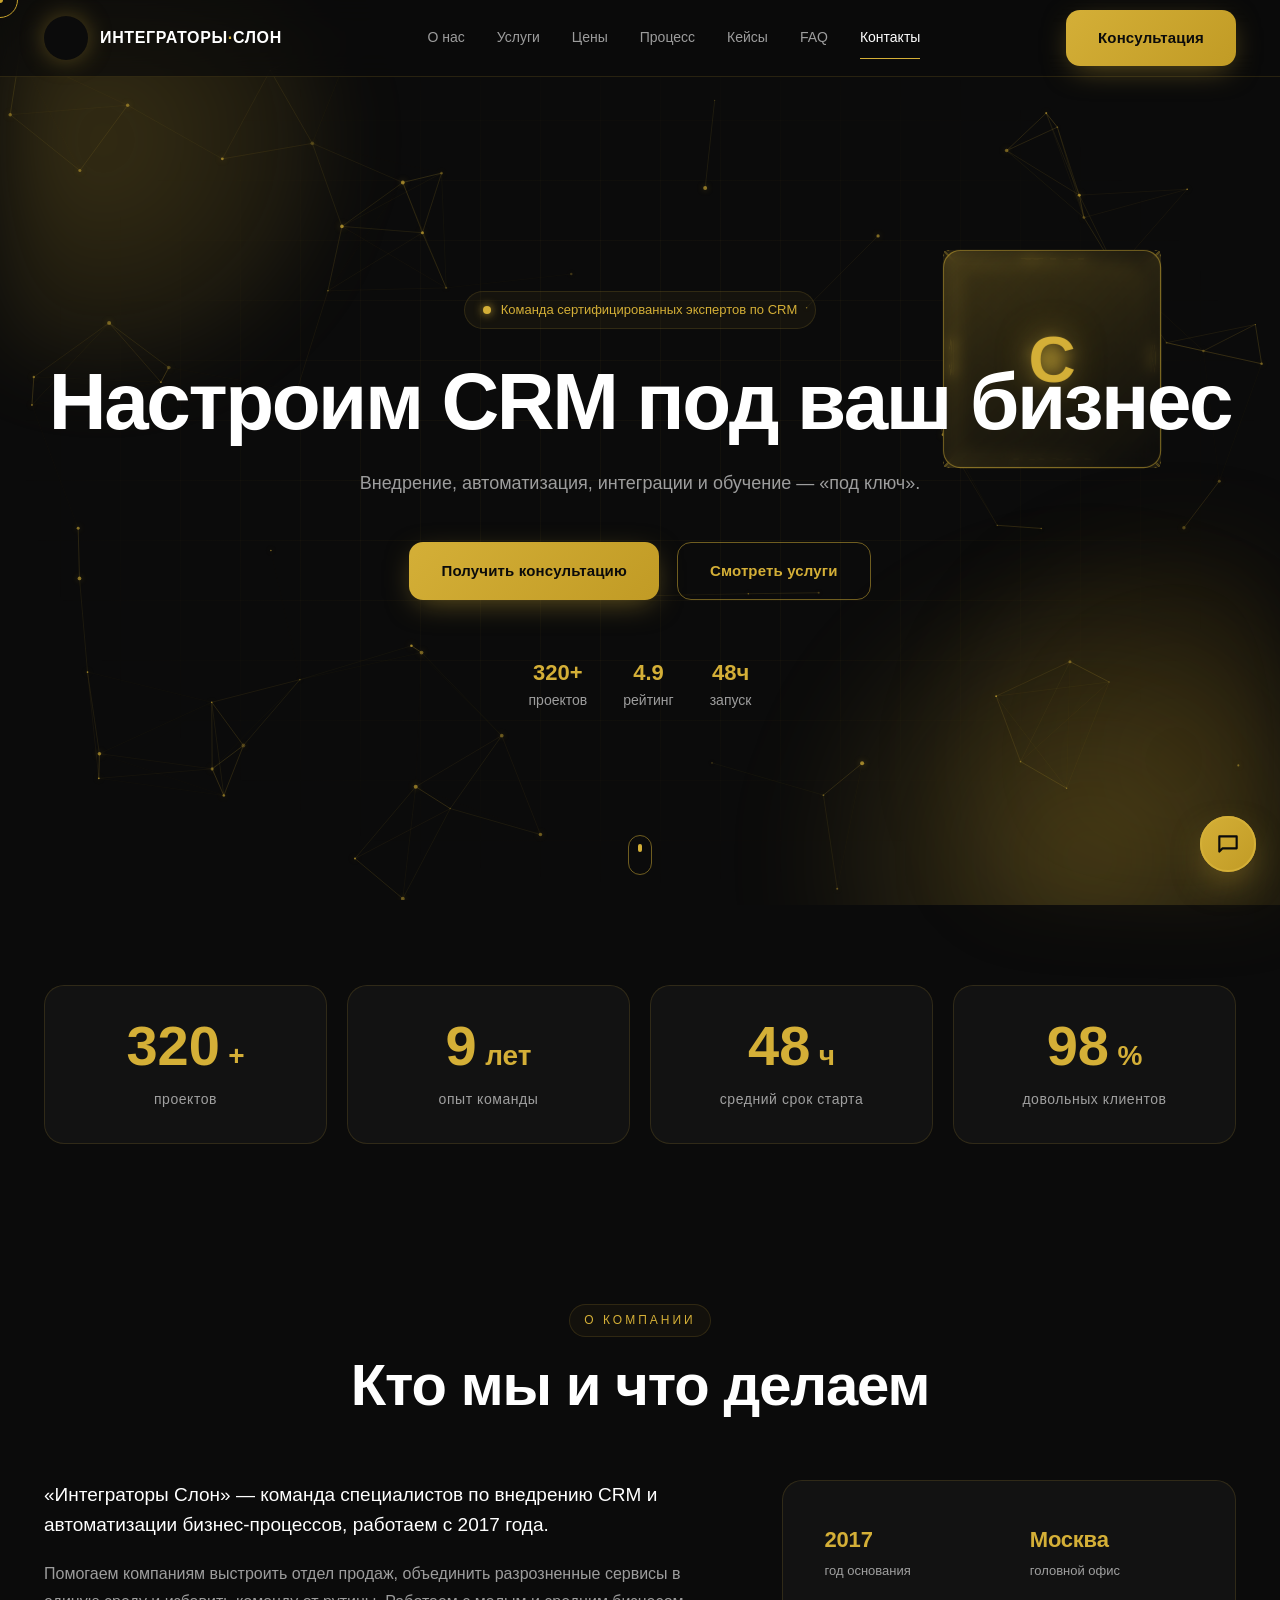
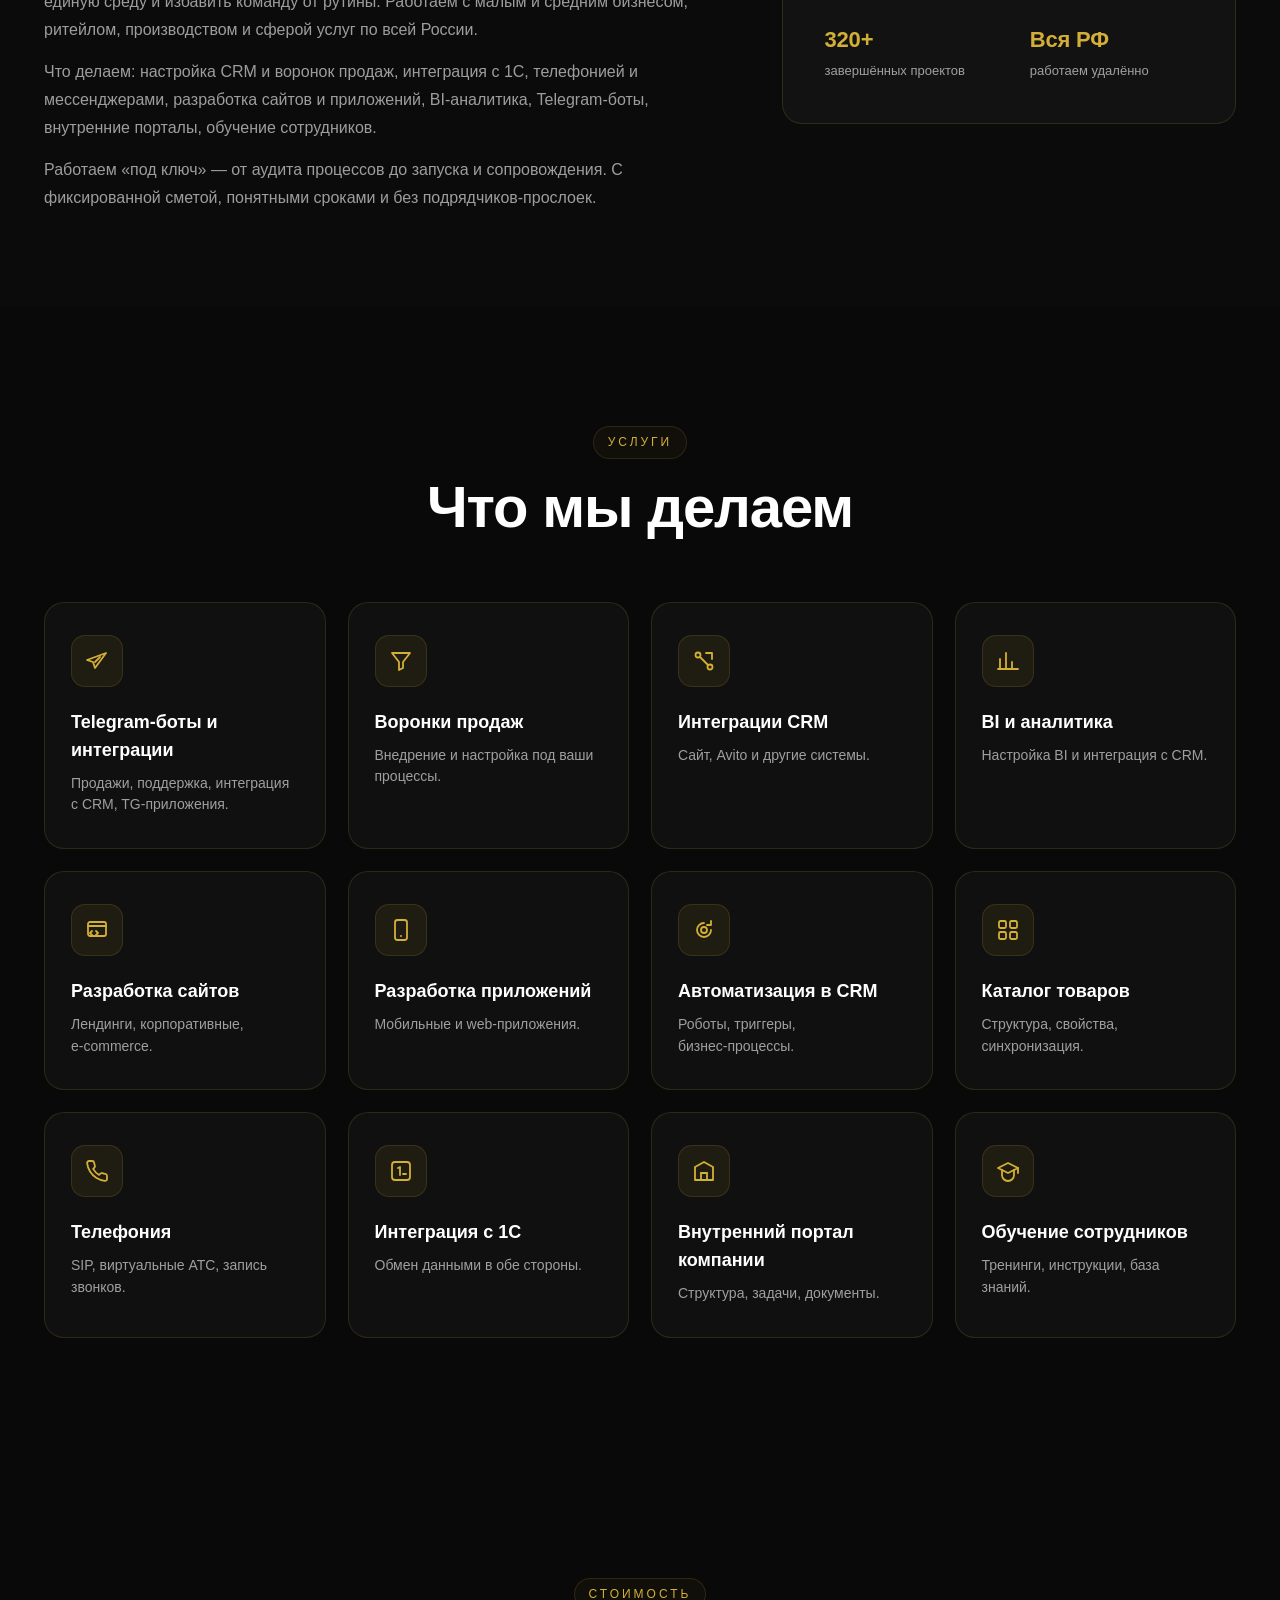
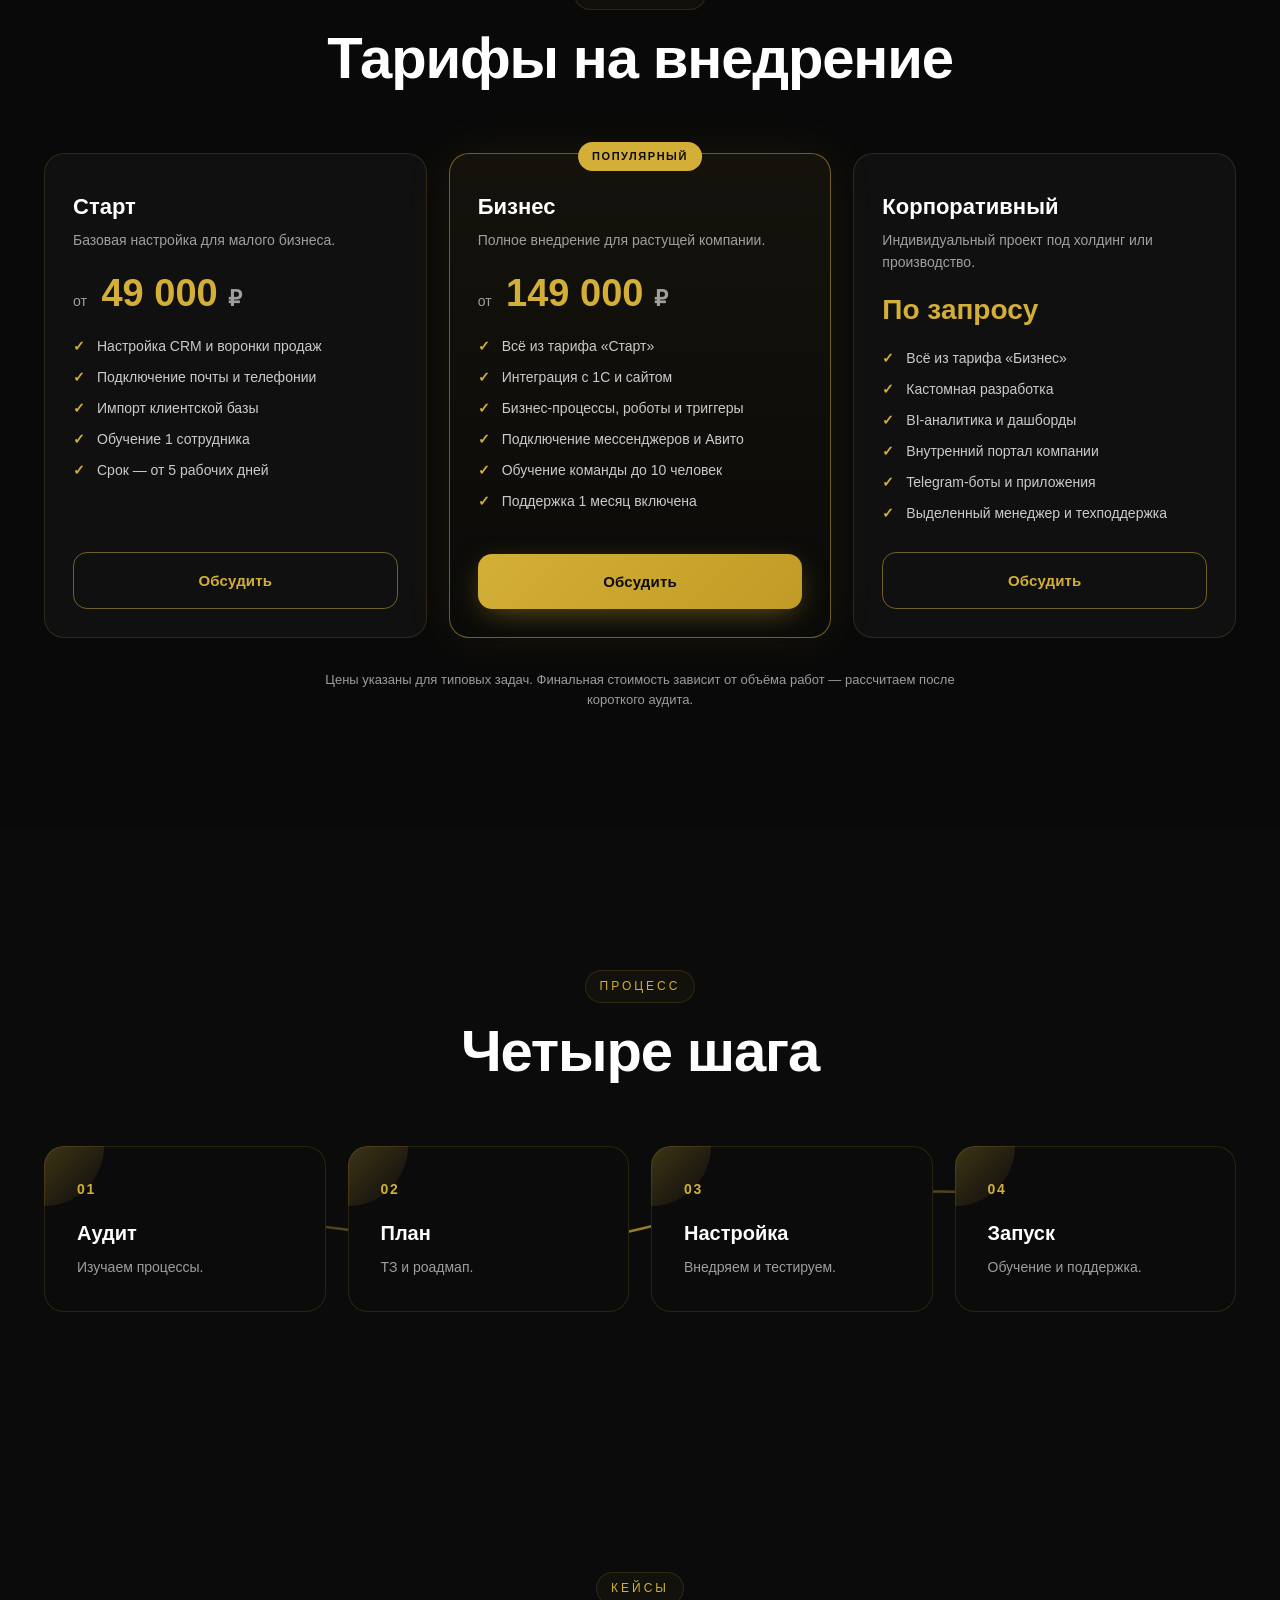
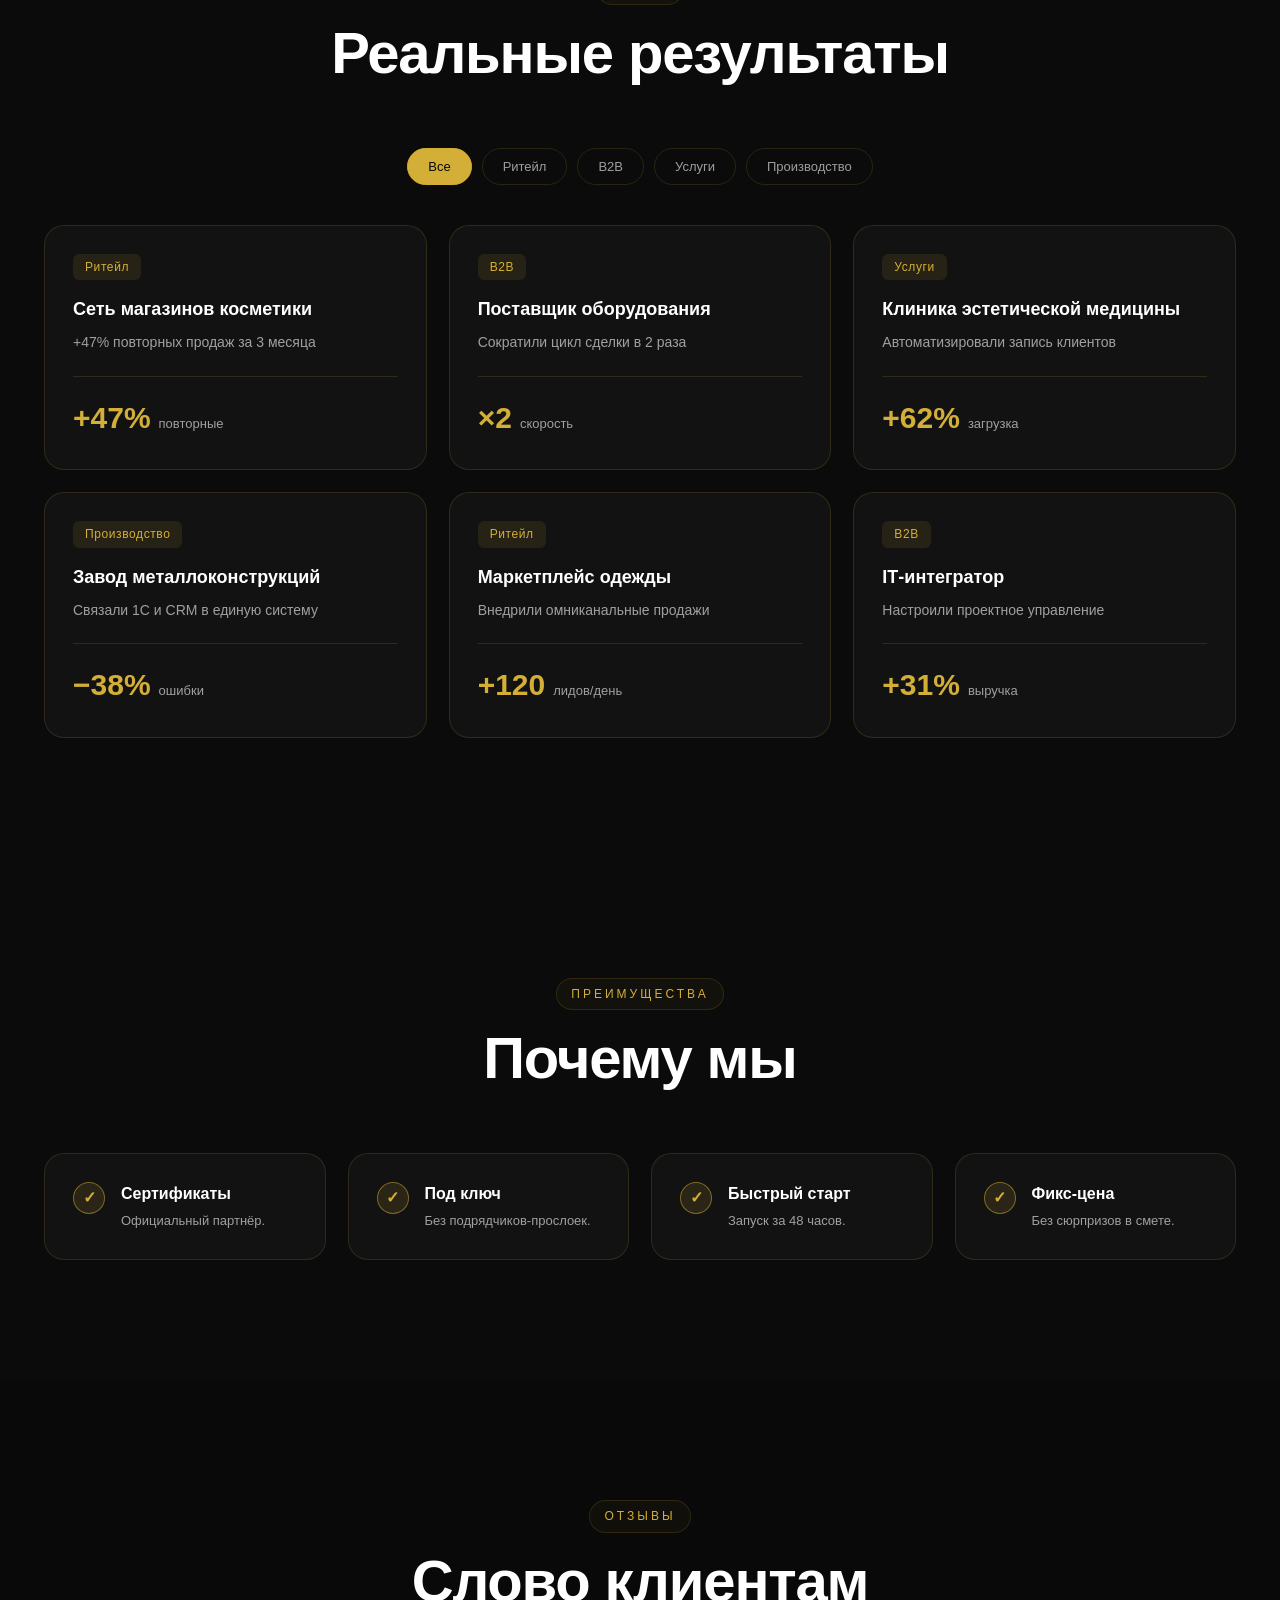
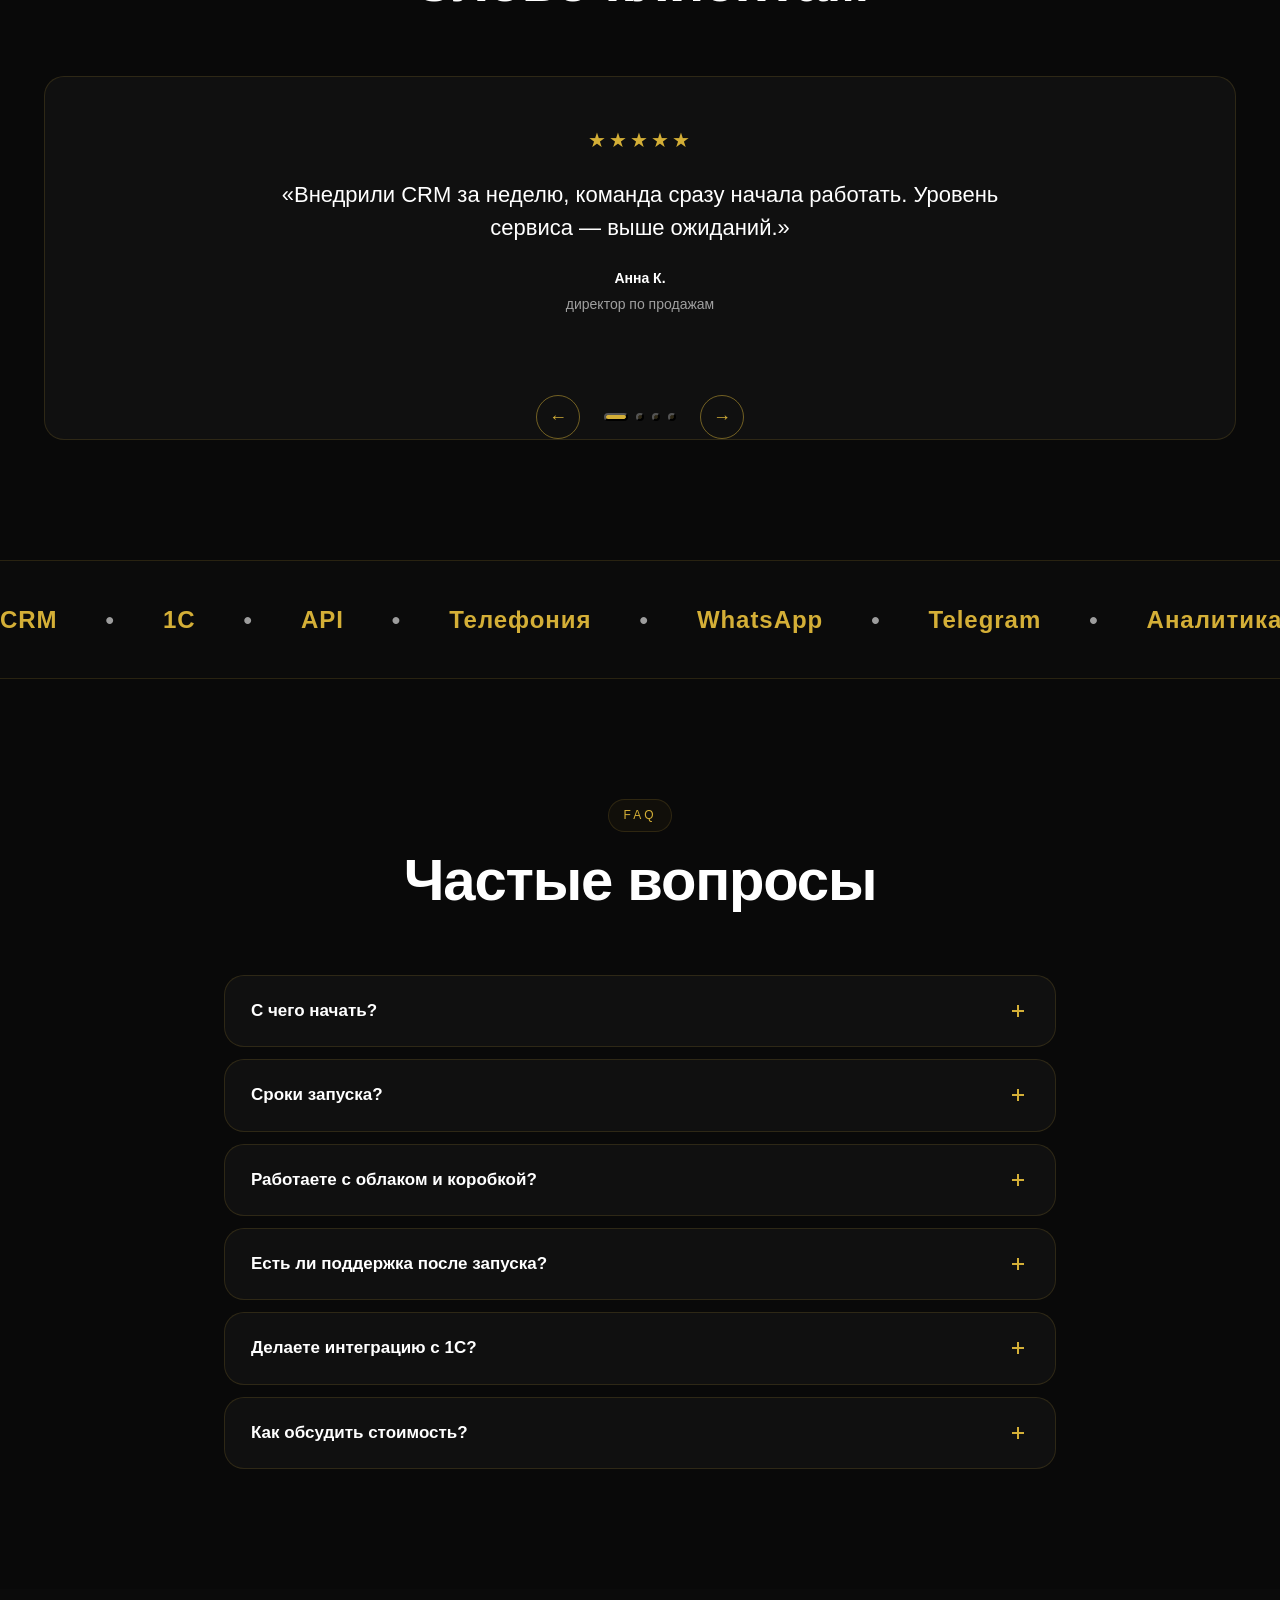
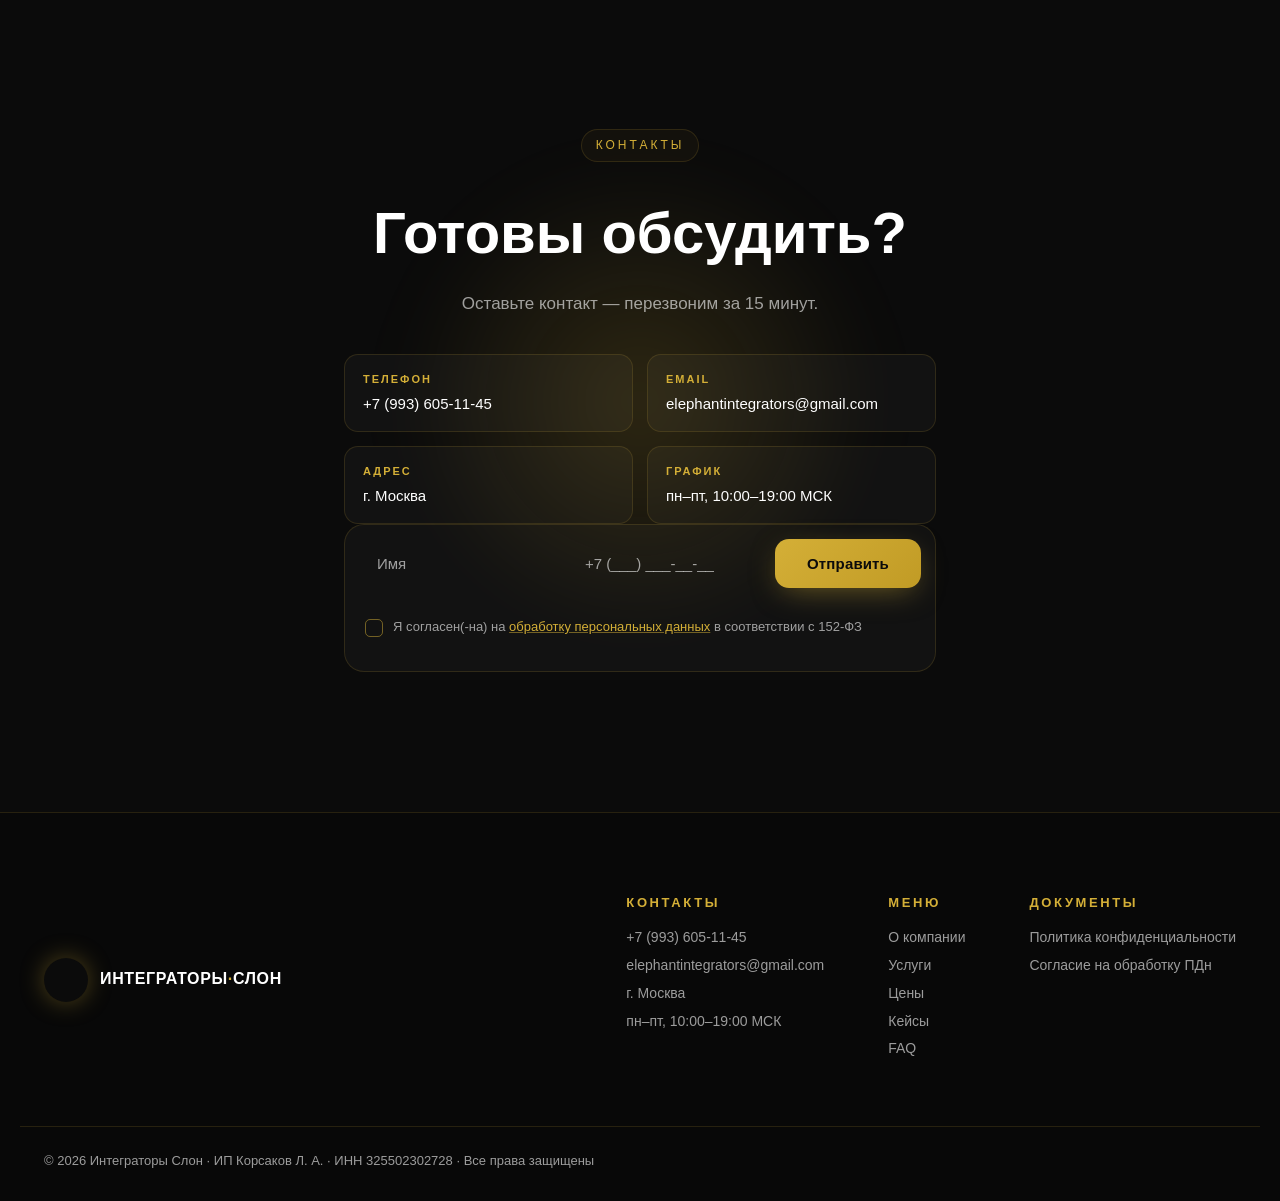
==== commit d3258b12: "Add files via upload" ====
--- a/index.html
+++ b/index.html
@@ -515,7 +515,7 @@
         </div>
       </div>
     </div>
-    <div class="footer__bottom container">© 2026 Интеграторы Слон · Все права защищены</div>
+    <div class="footer__bottom container">© 2026 Интеграторы Слон · ИП Корсаков Л. А. · ИНН 325502302728 · Все права защищены</div>
   </footer>
 
   <!-- Floating UI -->
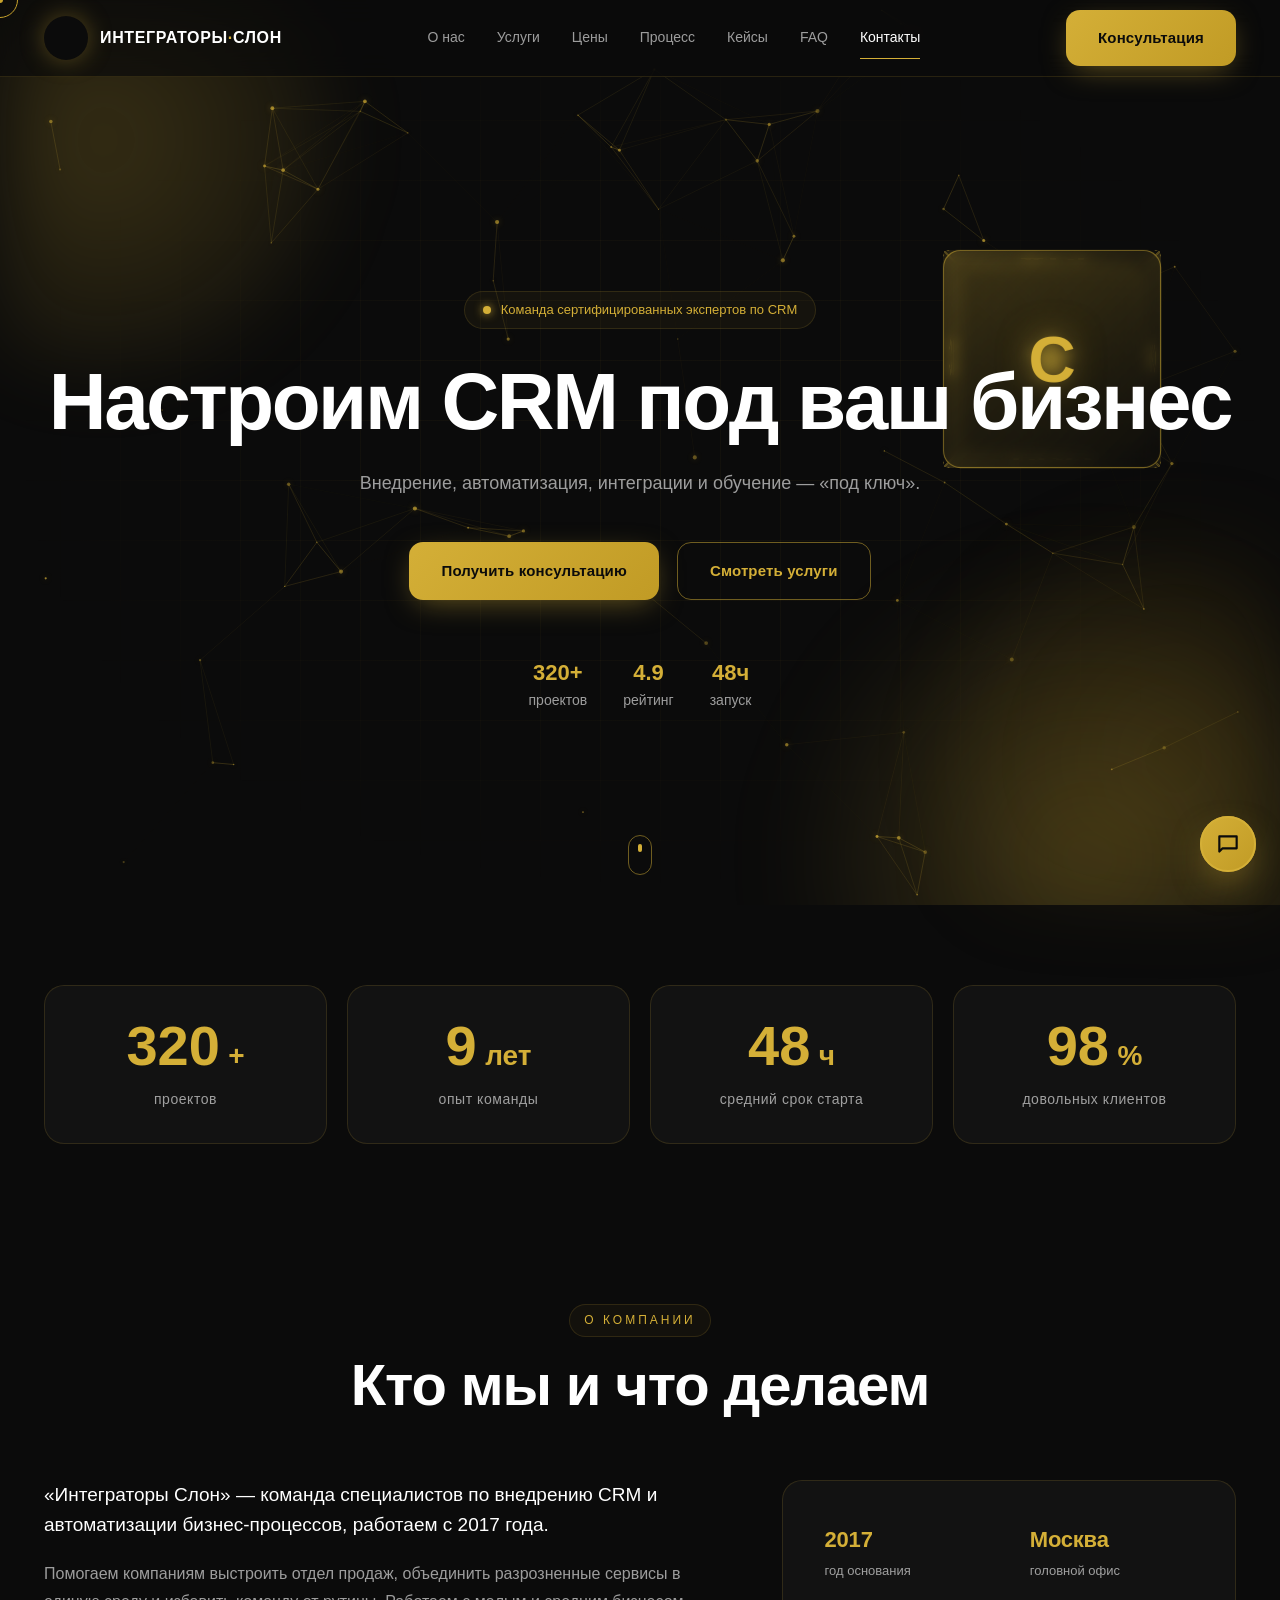
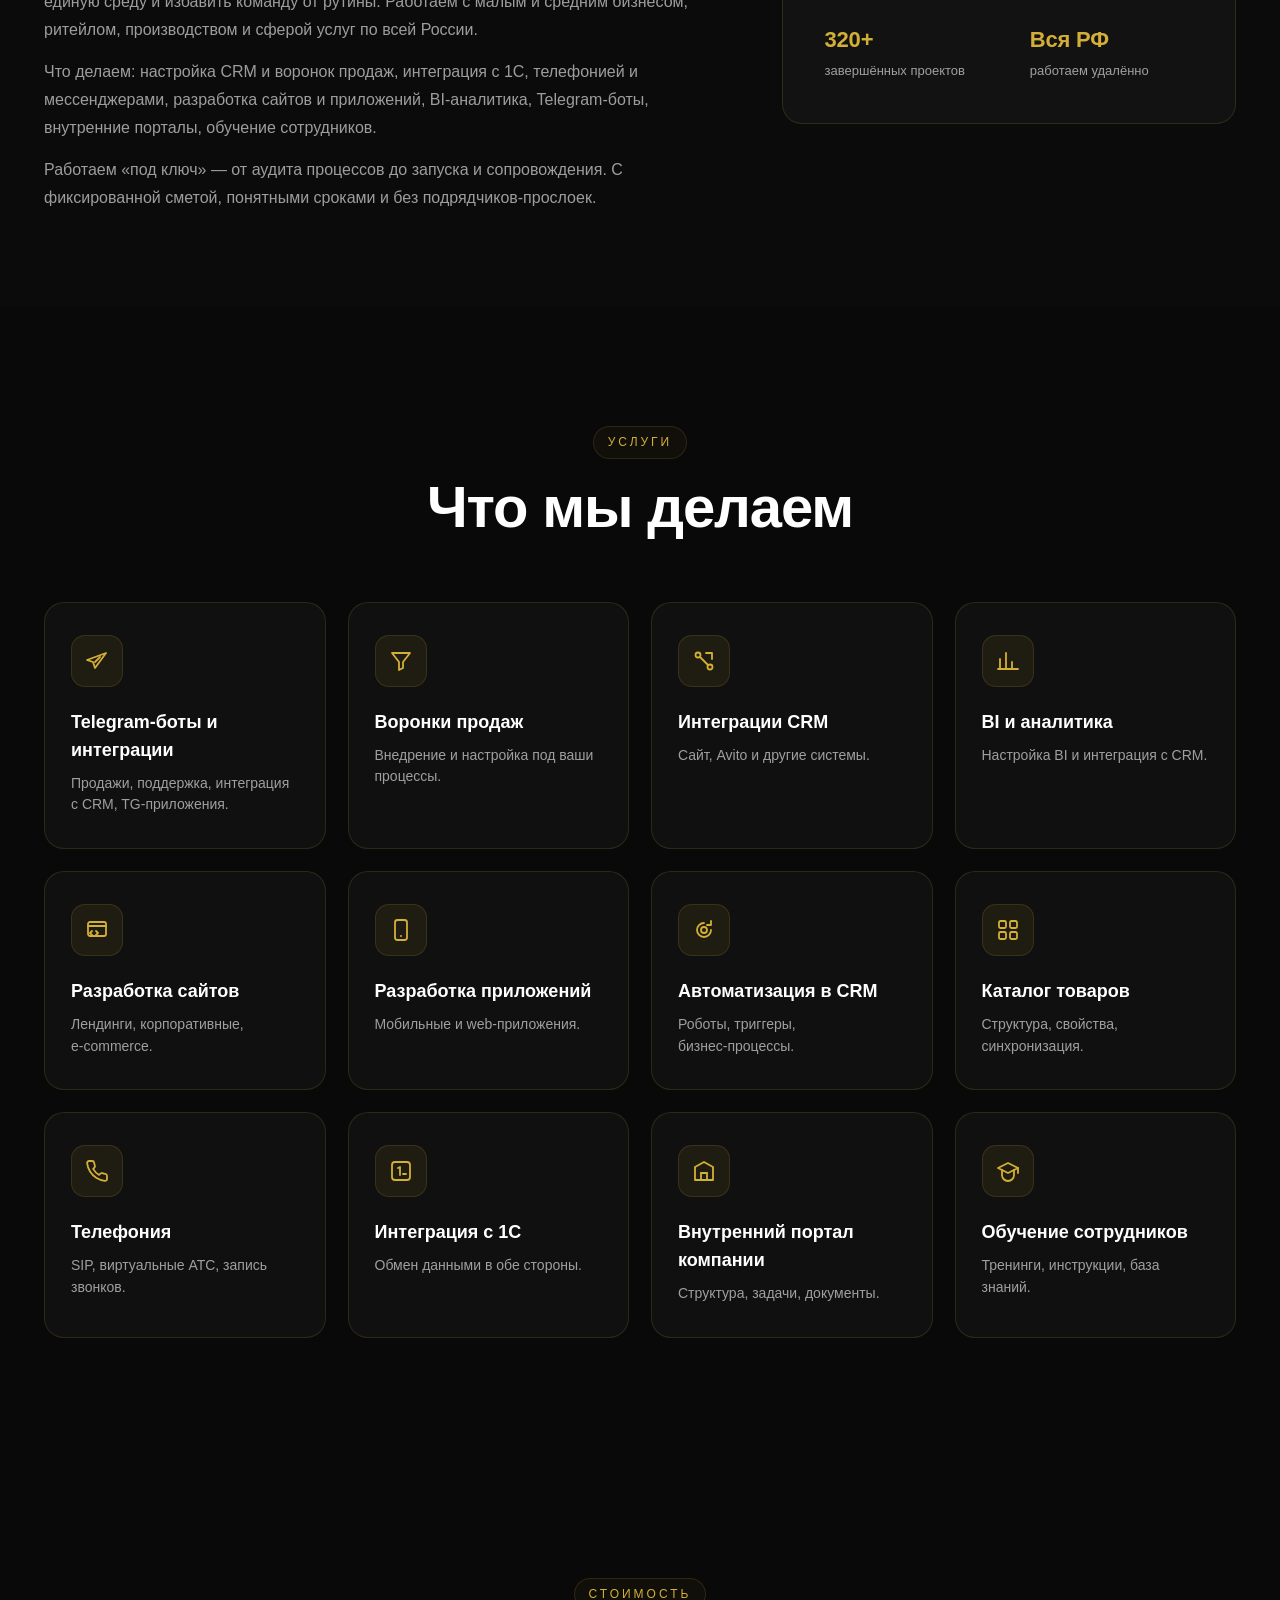
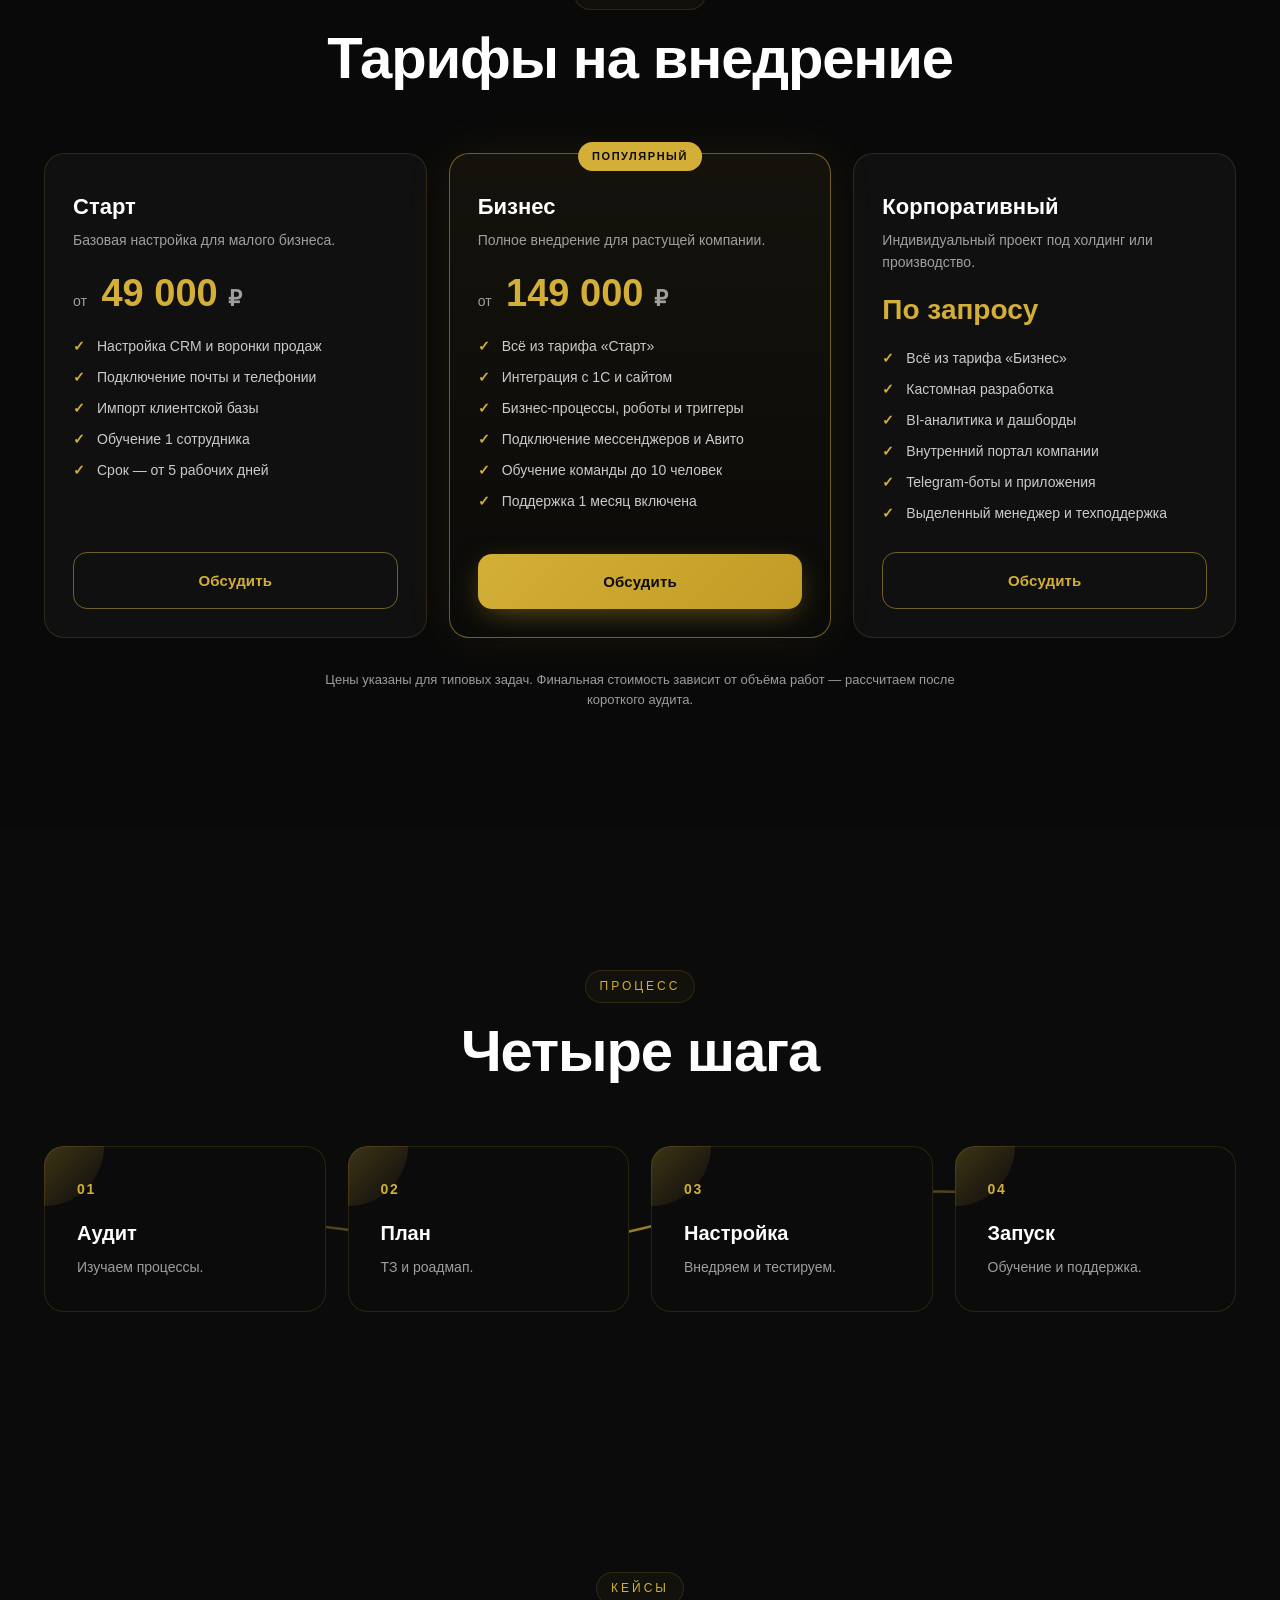
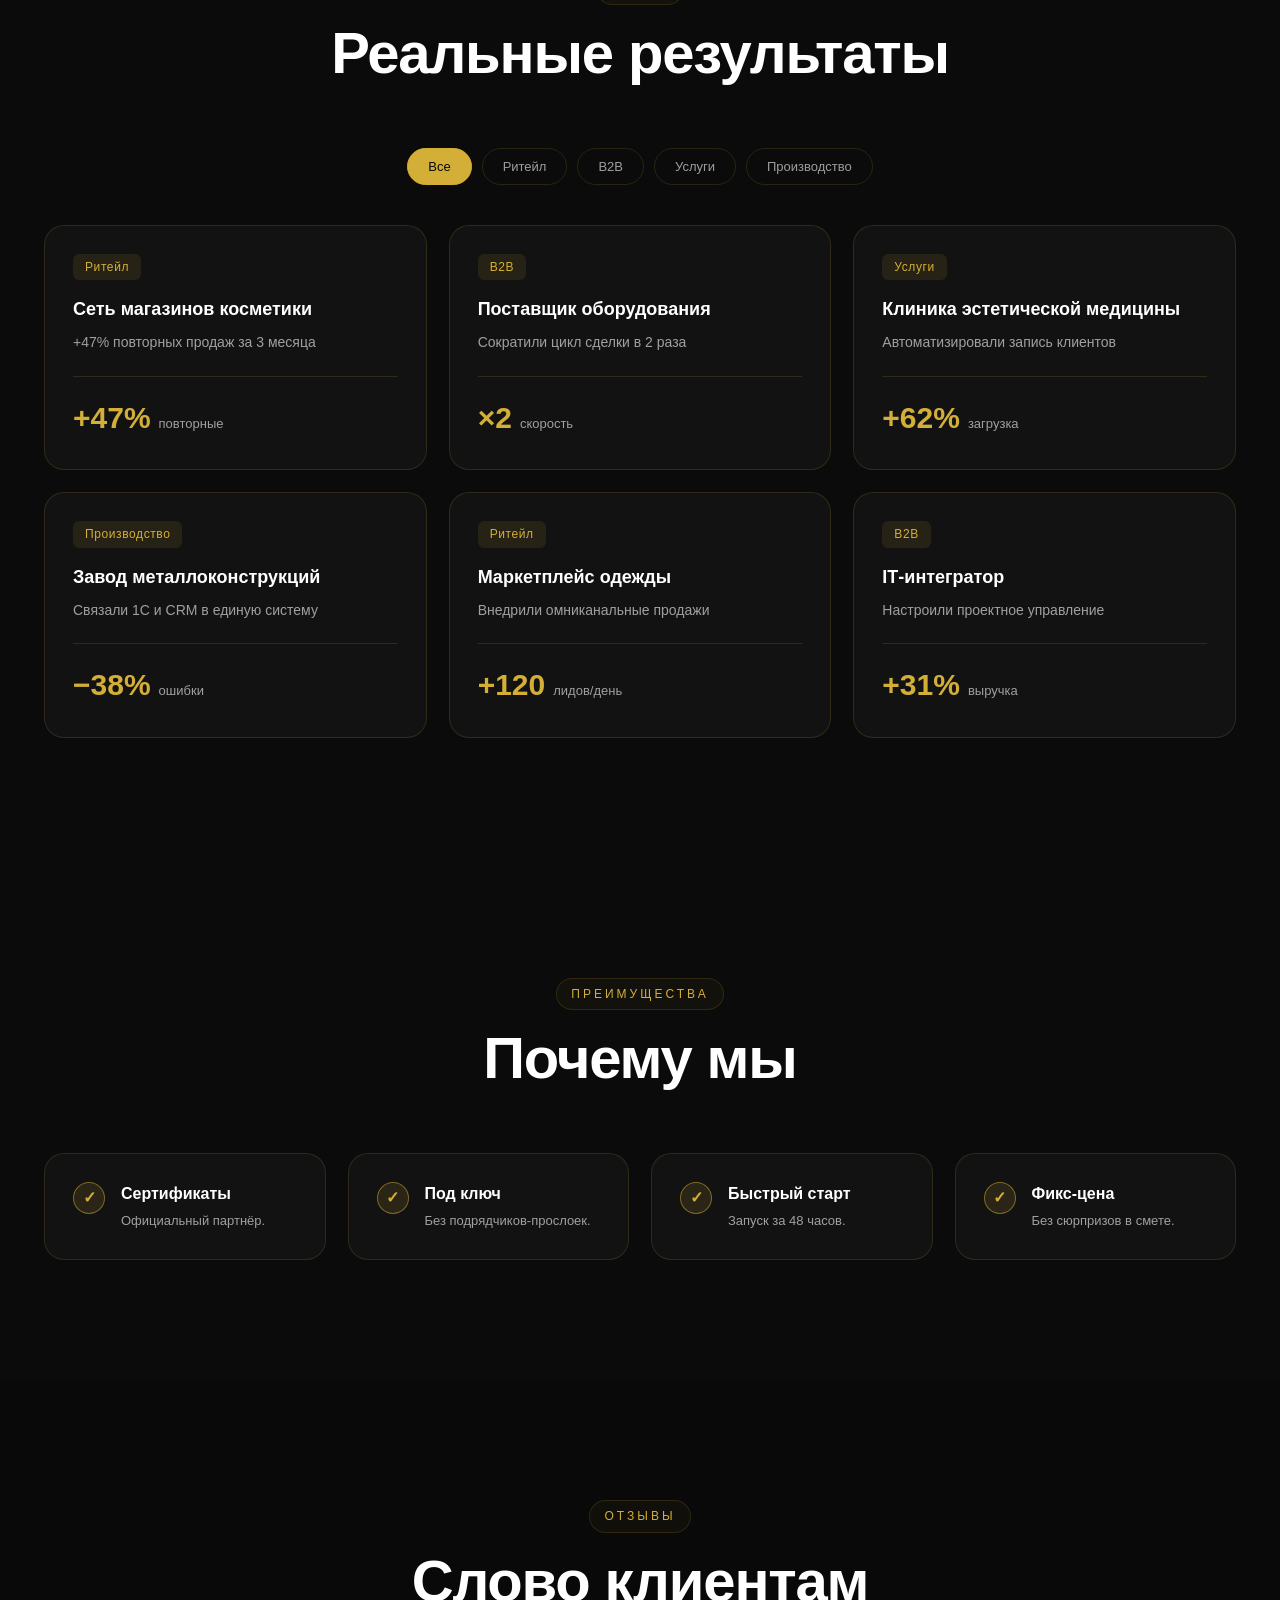
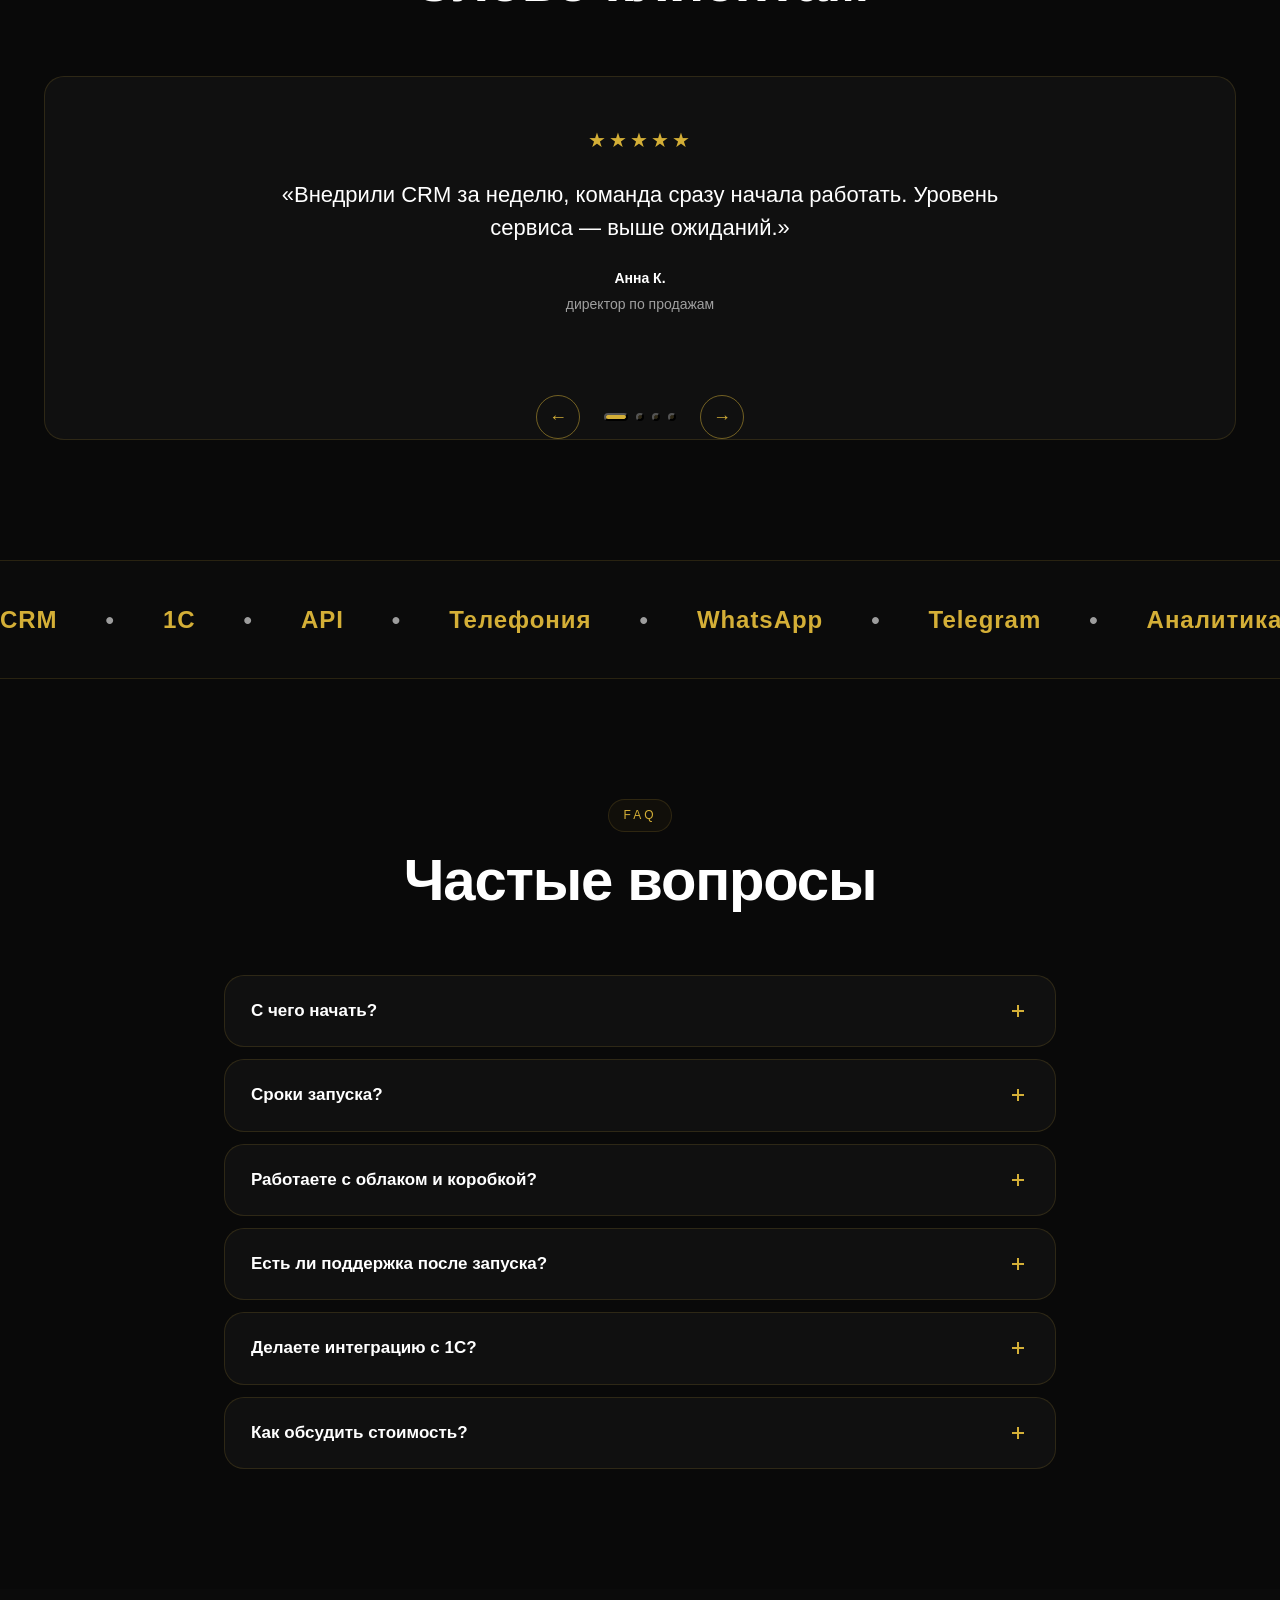
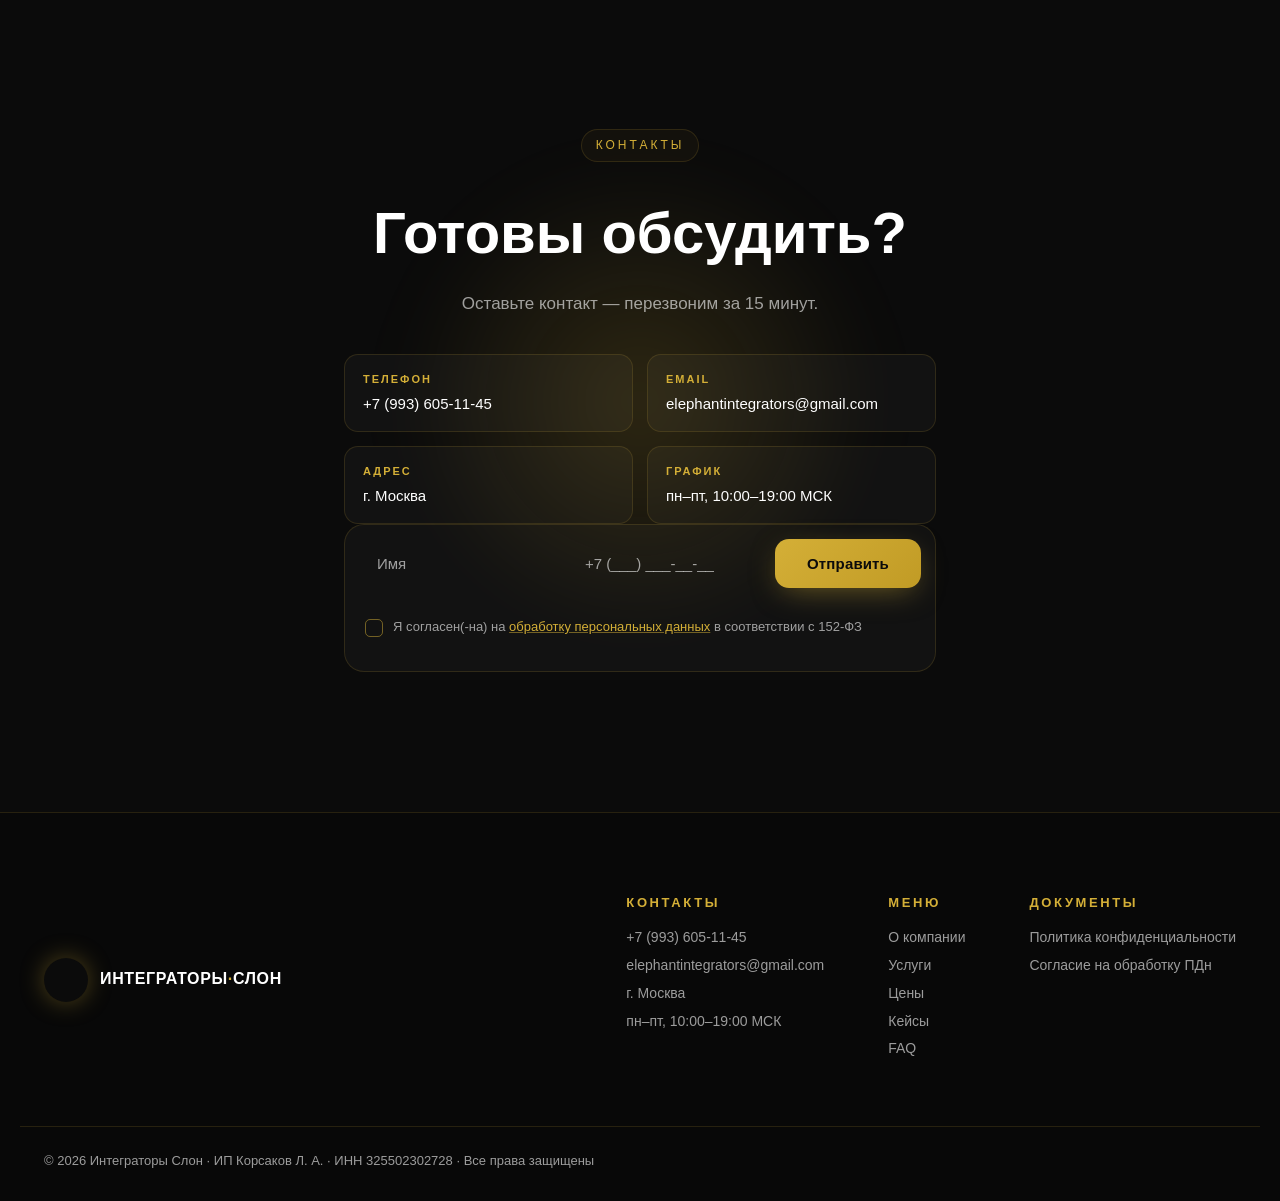
==== commit 60cacf5c: "Add files via upload" ====
--- a/index.html
+++ b/index.html
@@ -477,7 +477,7 @@
         <label class="agree field" for="fAgree">
           <input type="checkbox" id="fAgree" name="agree" required>
           <span class="agree__box" aria-hidden="true"></span>
-          <span class="agree__text">Я согласен(‑на) на <a href="privacy.html" target="_blank" rel="noopener noreferrer">обработку персональных данных</a> в соответствии с 152‑ФЗ</span>
+          <span class="agree__text">Я согласен(‑на) на <a href="privacy.html">обработку персональных данных</a> в соответствии с 152‑ФЗ</span>
         </label>
         <span class="field__err" id="errAgree"></span>
       </form>
@@ -510,8 +510,8 @@
         </div>
         <div>
           <h4>Документы</h4>
-          <a href="privacy.html" target="_blank" rel="noopener noreferrer">Политика конфиденциальности</a>
-          <a href="privacy.html#consent" target="_blank" rel="noopener noreferrer">Согласие на обработку ПДн</a>
+          <a href="privacy.html">Политика конфиденциальности</a>
+          <a href="privacy.html#consent">Согласие на обработку ПДн</a>
         </div>
       </div>
     </div>
@@ -582,7 +582,7 @@
         <label class="agree field" for="pAgree">
           <input type="checkbox" id="pAgree" name="agree" required>
           <span class="agree__box" aria-hidden="true"></span>
-          <span class="agree__text">Согласен(‑на) на <a href="privacy.html" target="_blank" rel="noopener noreferrer">обработку персональных данных</a></span>
+          <span class="agree__text">Согласен(‑на) на <a href="privacy.html">обработку персональных данных</a></span>
         </label>
         <span class="field__err" id="pErrAgree"></span>
         <button type="submit" class="btn btn--primary" id="popupSubmit">Получить бесплатный аудит</button>
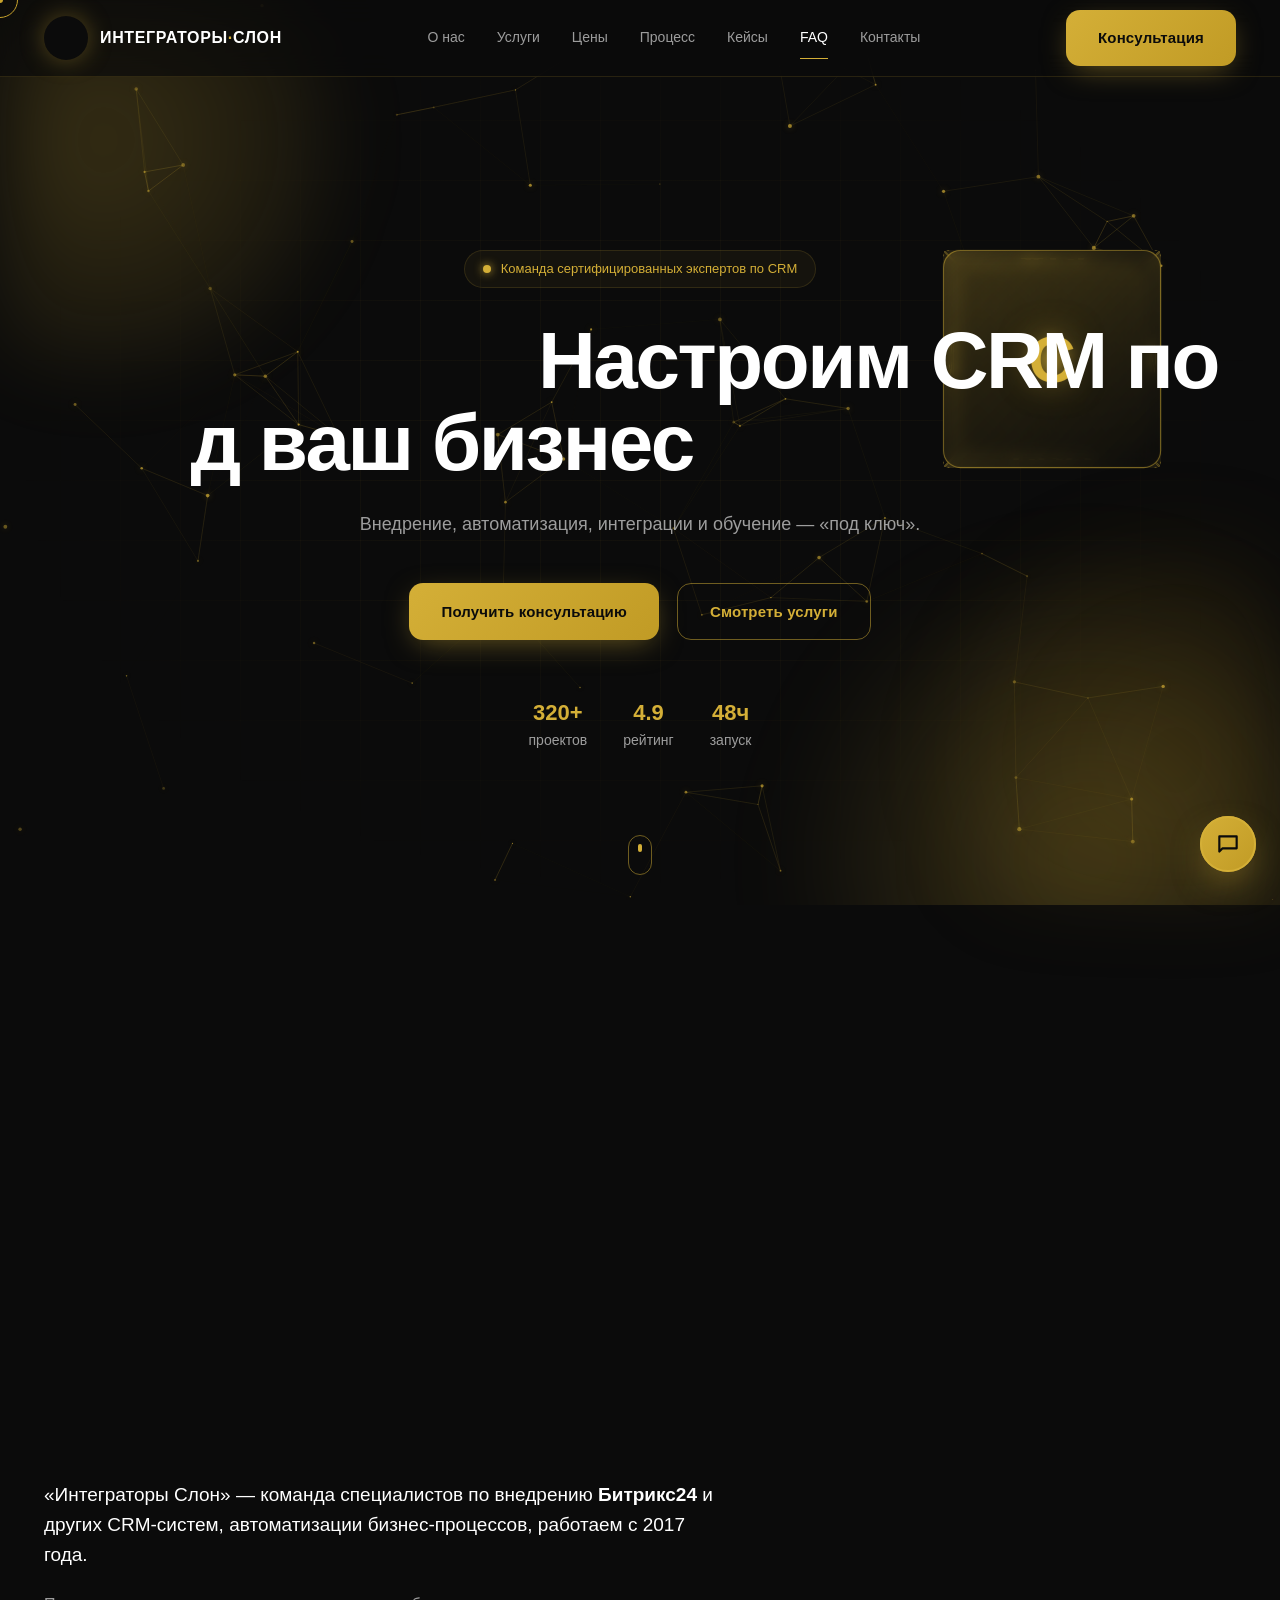
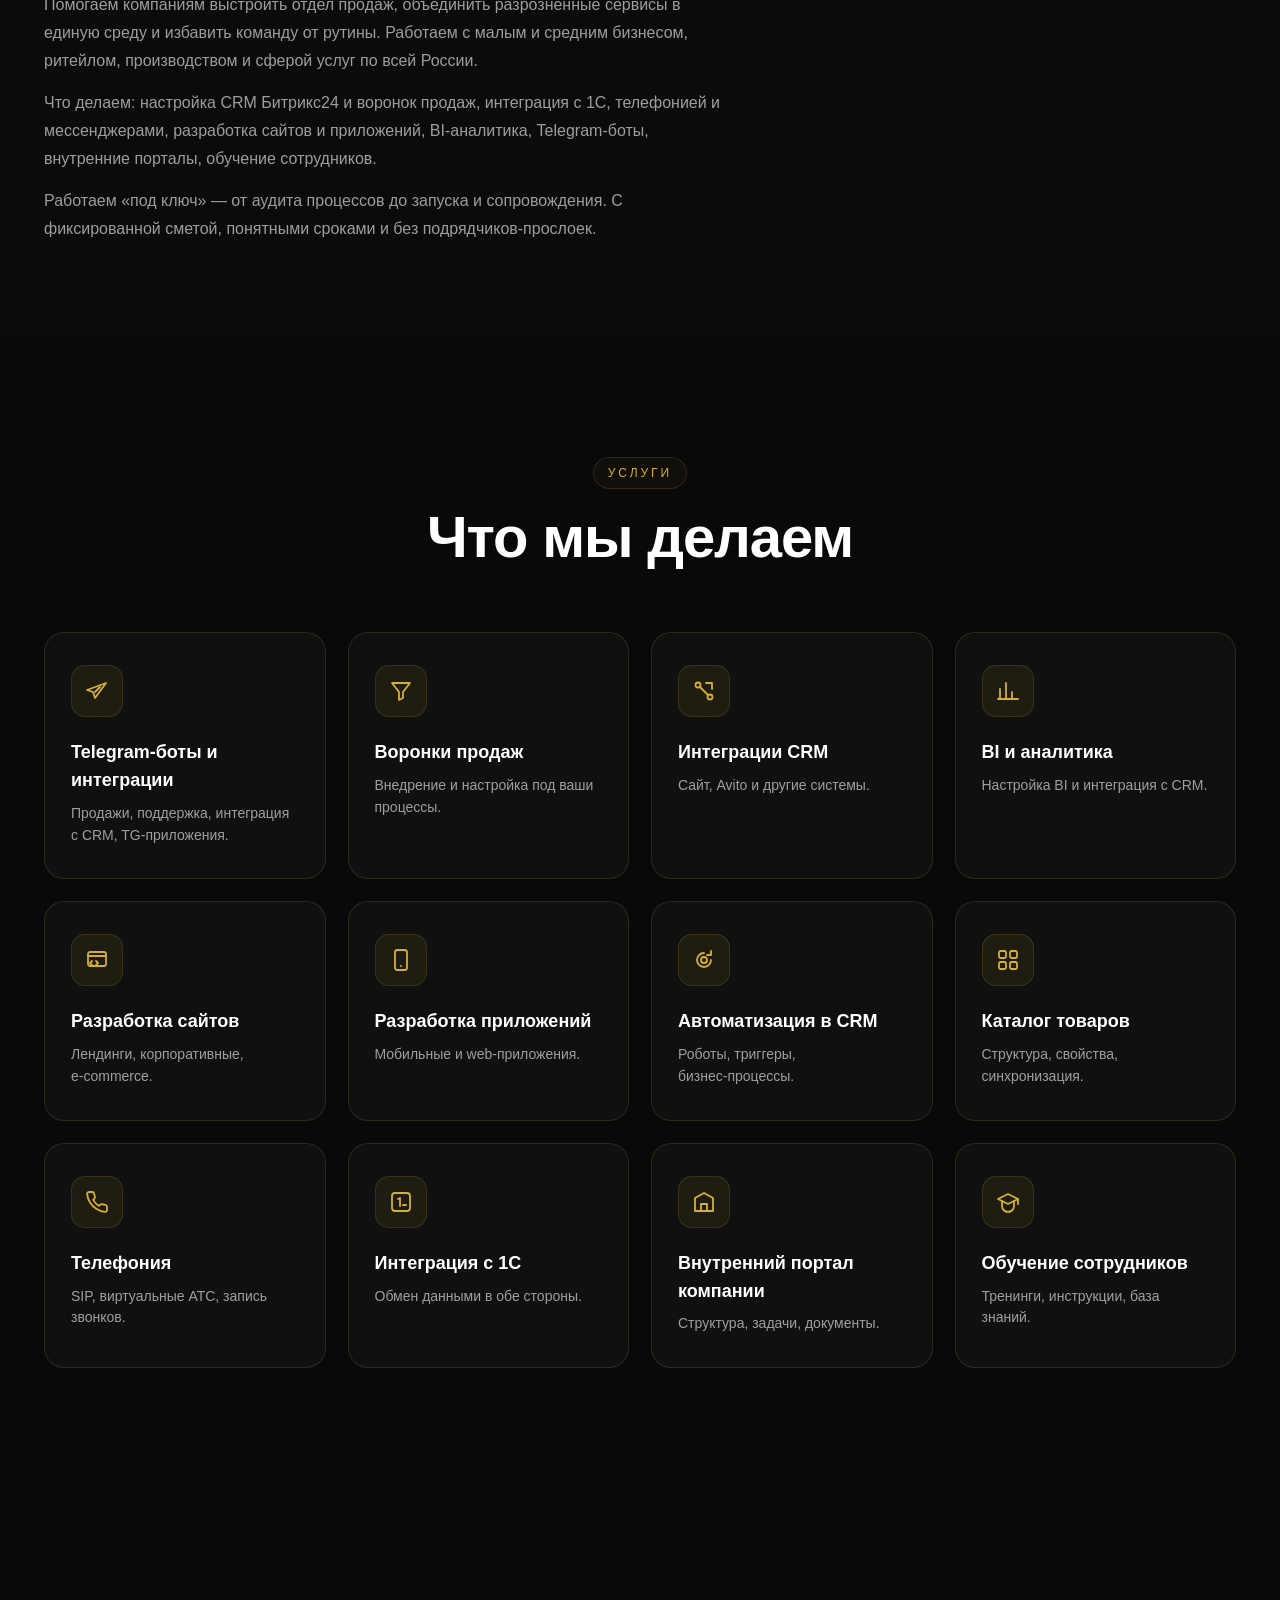
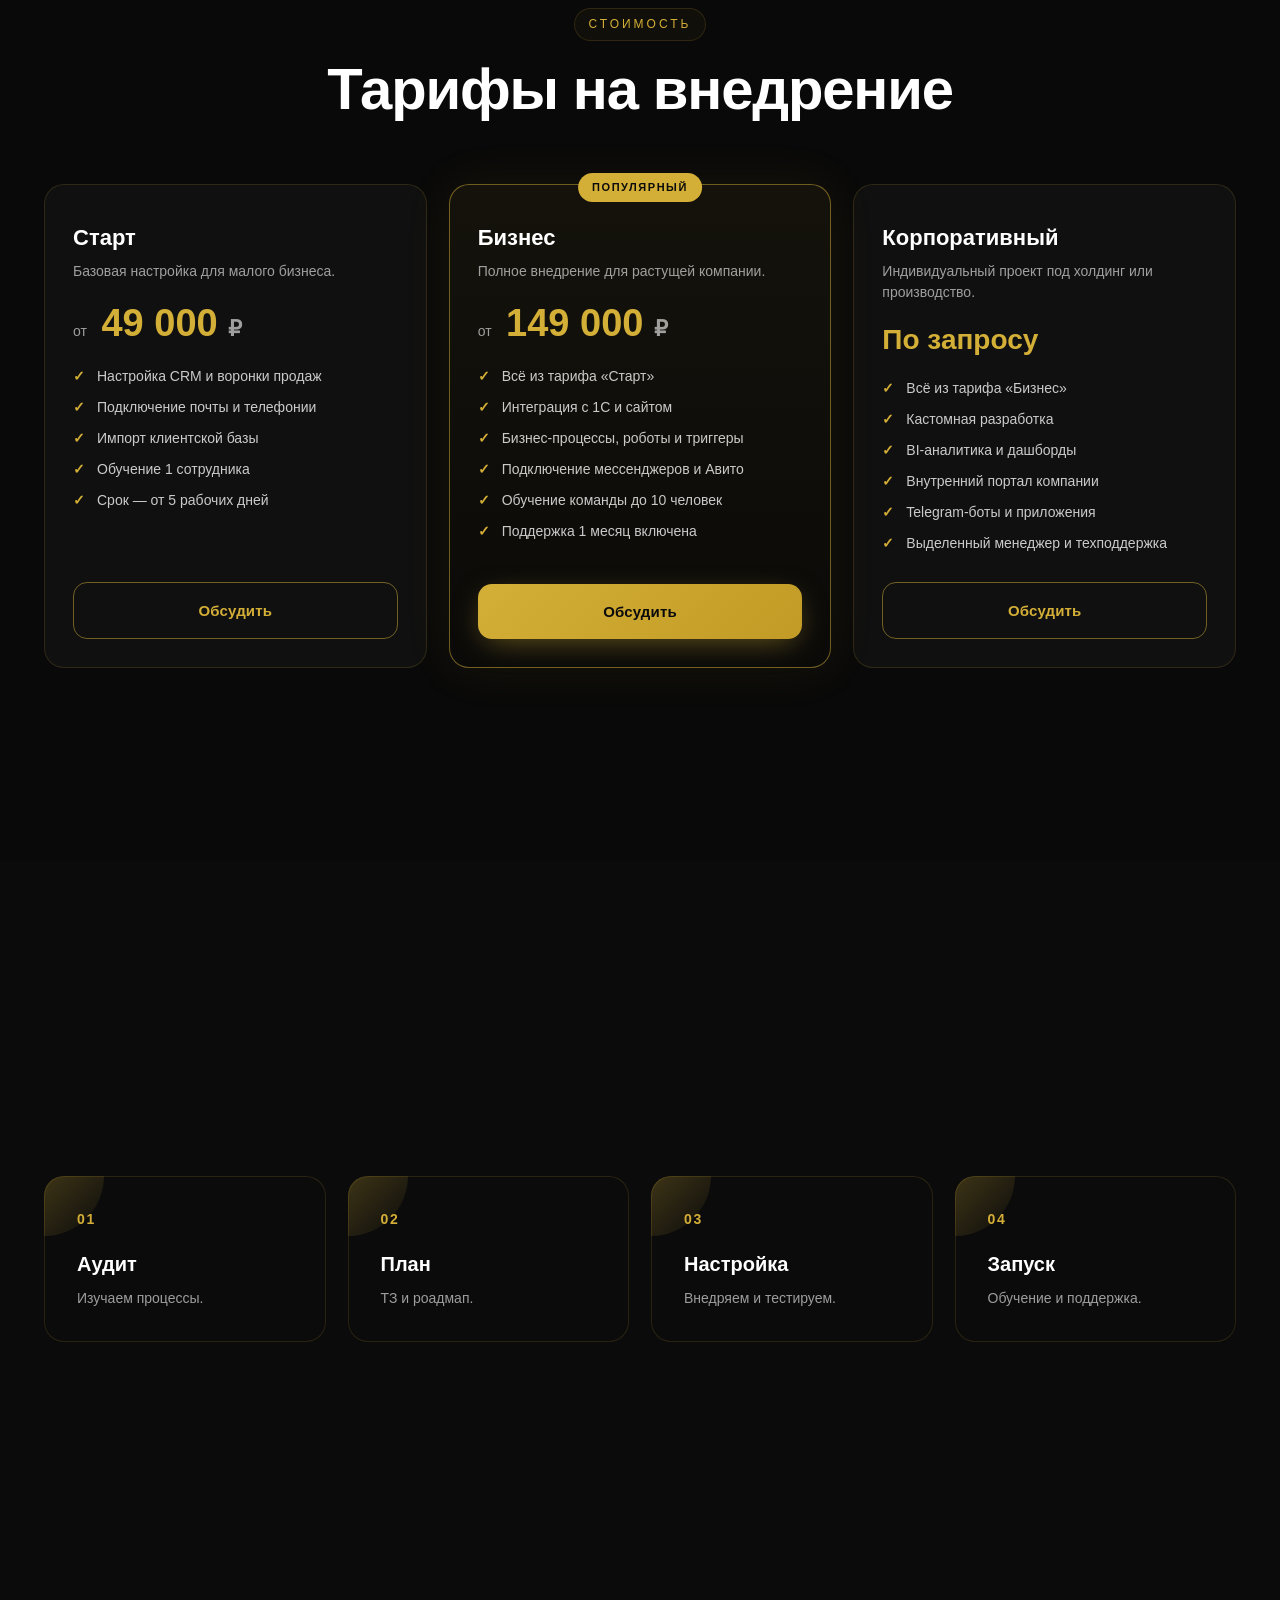
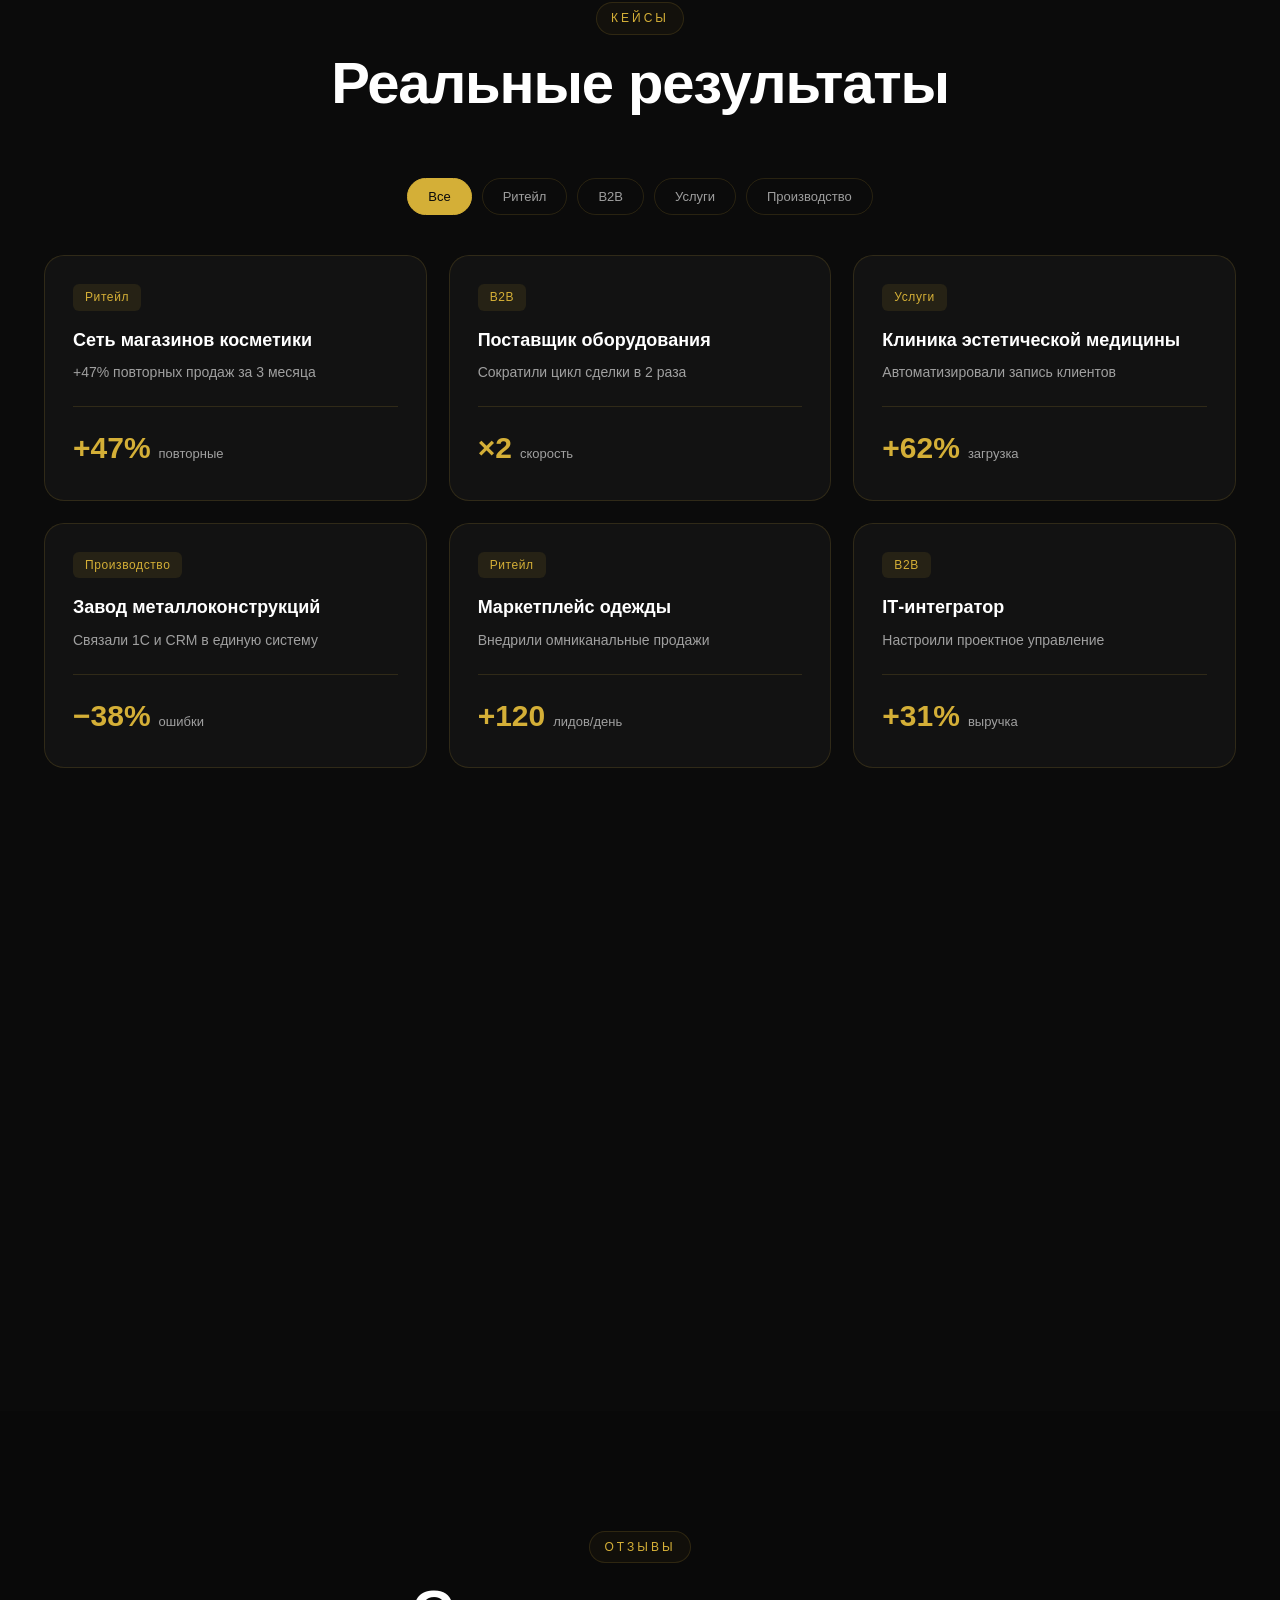
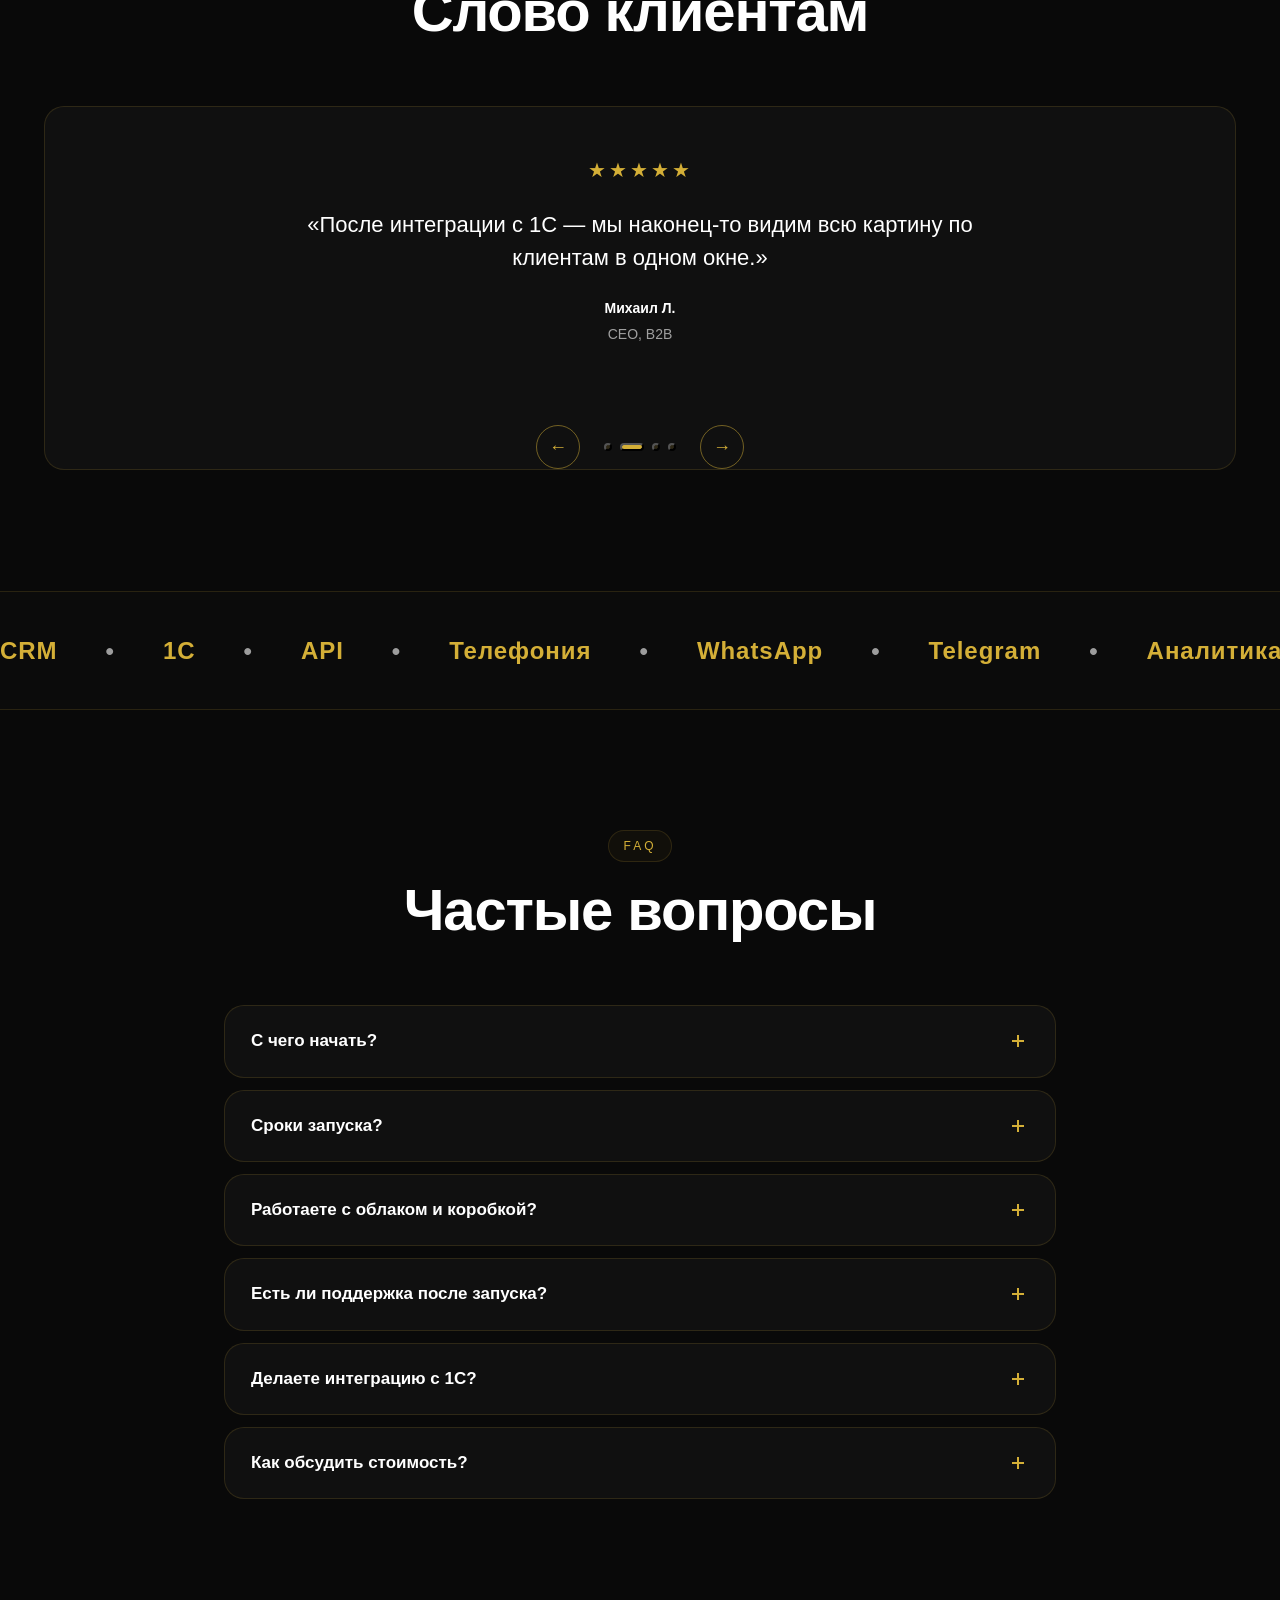
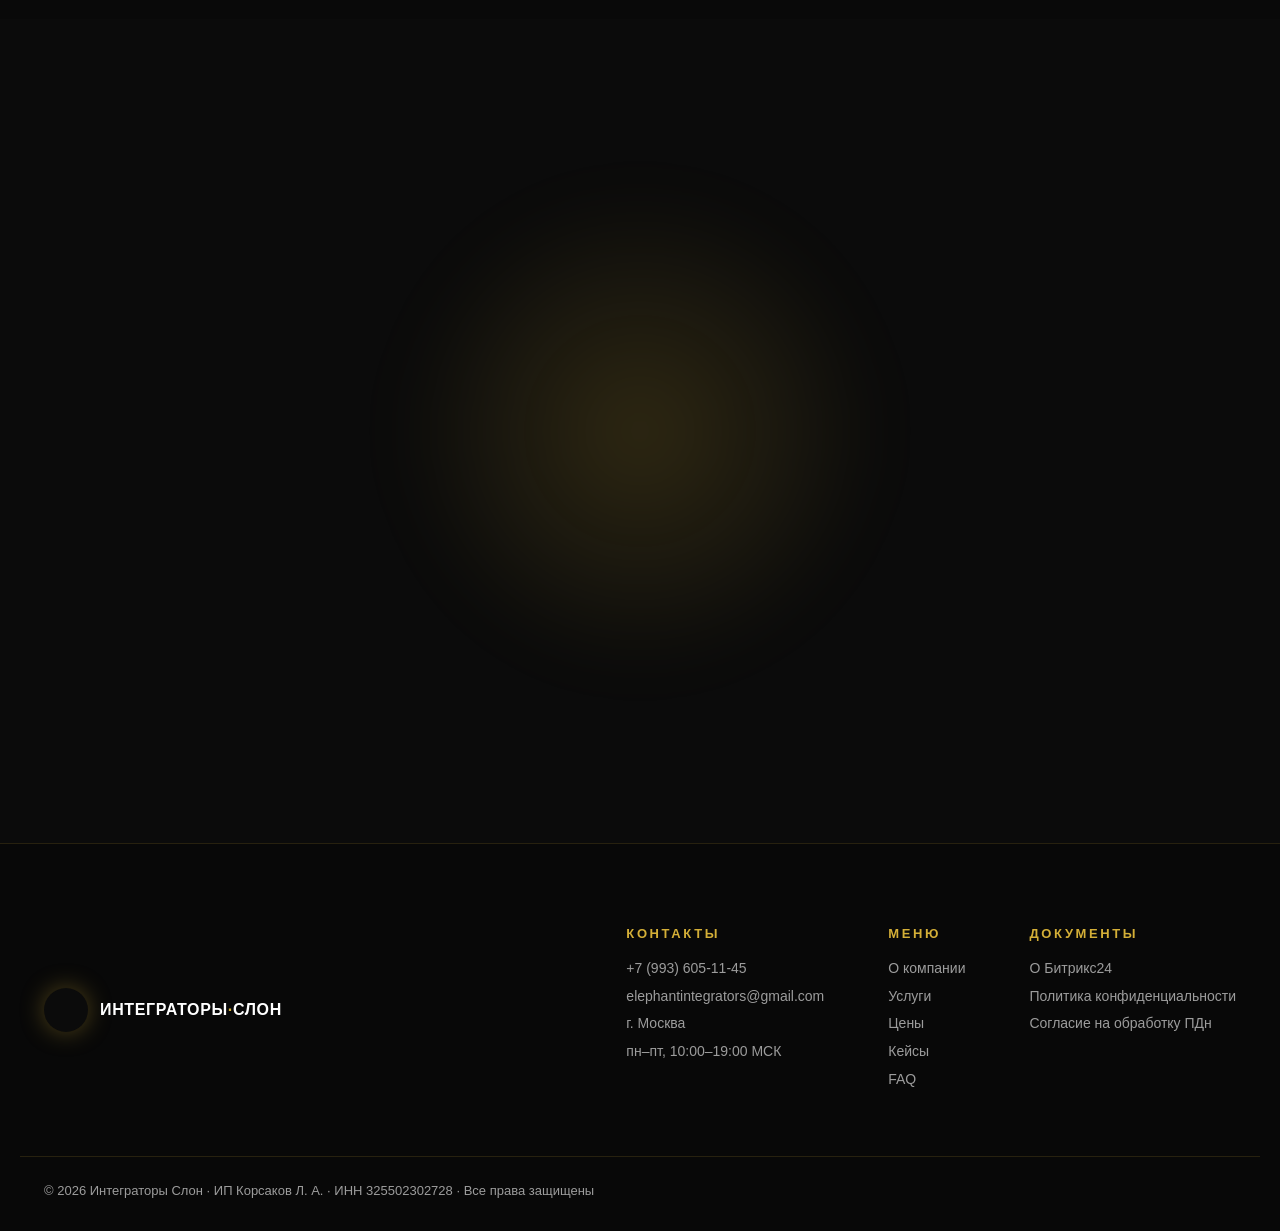
==== commit 54063a90: "Update index.html" ====
--- a/index.html
+++ b/index.html
@@ -1,596 +1,1305 @@
-<!DOCTYPE html>
+<!doctype html>
 <html lang="ru">
-<head>
-  <meta charset="UTF-8" />
-  <meta name="viewport" content="width=device-width, initial-scale=1.0" />
-  <meta name="description" content="Интеграторы Слон — внедрение и настройка CRM, автоматизация бизнес-процессов, интеграции с 1С и телефонией, разработка сайтов и приложений, обучение сотрудников.">
-  <meta name="theme-color" content="#0B0B0B">
-  <meta name="yandex-verification" content="e3dbb42429a8b015" />
-  <meta http-equiv="Content-Security-Policy" content="default-src 'self'; style-src 'self' 'unsafe-inline' https://fonts.googleapis.com; font-src https://fonts.gstatic.com; script-src 'self'; img-src 'self' data:; connect-src 'self';">
-  <title>Интеграторы Слон — внедрение CRM и автоматизация бизнеса</title>
-  <link rel="icon" href="data:image/svg+xml,%3Csvg xmlns='http://www.w3.org/2000/svg' viewBox='0 0 24 24'%3E%3Crect width='24' height='24' rx='6' fill='%23D4AF37'/%3E%3Ctext x='12' y='17' font-family='Inter,sans-serif' font-size='14' font-weight='800' text-anchor='middle' fill='%230B0B0B'%3EС%3C/text%3E%3C/svg%3E">
-  <link rel="preconnect" href="https://fonts.googleapis.com">
-  <link rel="preconnect" href="https://fonts.gstatic.com" crossorigin>
-  <link href="https://fonts.googleapis.com/css2?family=Inter:wght@300;400;500;600;700;800&family=Space+Grotesk:wght@500;600;700&display=swap" rel="stylesheet">
-  <meta http-equiv="Cache-Control" content="no-cache, no-store, must-revalidate">
-  <meta http-equiv="Pragma" content="no-cache">
-  <meta http-equiv="Expires" content="0">
-  <link rel="stylesheet" href="styles.css?v=8">
-</head>
-<body>
-  <!-- Skip link for keyboard nav -->
-  <a class="skip-link" href="#main">Перейти к содержимому</a>
-
-  <!-- Preloader -->
-  <div class="preloader" id="preloader" aria-hidden="true">
-    <div class="preloader__logo" role="img" aria-label="Логотип"></div>
-    <div class="preloader__bar"><div class="preloader__fill" id="preloaderFill"></div></div>
-    <div class="preloader__txt">Загрузка <span id="preloaderPct">0</span>%</div>
-  </div>
-
-  <!-- Scroll progress -->
-  <div class="scroll-progress" id="scrollProgress" aria-hidden="true"></div>
-
-  <!-- Custom cursor -->
-  <div class="cursor" id="cursor" aria-hidden="true">
-    <div class="cursor__dot"></div>
-    <div class="cursor__ring"></div>
-  </div>
-
-  <!-- Background layers -->
-  <div class="bg-grid" aria-hidden="true"></div>
-  <div class="bg-mesh" aria-hidden="true">
-    <span></span><span></span><span></span>
-  </div>
-  <canvas id="particles" aria-hidden="true"></canvas>
-
-  <header class="header" id="header">
-    <div class="container header__inner">
-      <a href="#" class="logo" aria-label="Интеграторы Слон — на главную">
-        <span class="logo__mark" aria-hidden="true"></span>
-        <span class="logo__text">ИНТЕГРАТОРЫ<span class="logo__dot">·</span>СЛОН</span>
-      </a>
-      <nav class="nav" id="nav" aria-label="Главное меню">
-        <a href="#about" data-spy="about">О нас</a>
-        <a href="#services" data-spy="services">Услуги</a>
-        <a href="#pricing" data-spy="pricing">Цены</a>
-        <a href="#process" data-spy="process">Процесс</a>
-        <a href="#cases" data-spy="cases">Кейсы</a>
-        <a href="#faq" data-spy="faq">FAQ</a>
-        <a href="#cta" data-spy="cta">Контакты</a>
-      </nav>
-      <a href="#cta" class="btn btn--primary header__cta magnetic" data-magnetic>Консультация</a>
-      <button class="burger" id="burger" aria-label="Открыть меню" aria-expanded="false"><span></span><span></span><span></span></button>
-    </div>
-  </header>
-
-  <main id="main">
-
-  <section class="hero" data-parallax>
-    <div class="hero__glow" data-parallax-speed="0.2"></div>
-
-    <div class="cube-stage" data-parallax-speed="0.4" aria-hidden="true">
-      <div class="cube">
-        <div class="cube__face cube__face--front">С</div>
-        <div class="cube__face cube__face--back">★</div>
-        <div class="cube__face cube__face--right">CRM</div>
-        <div class="cube__face cube__face--left">1С</div>
-        <div class="cube__face cube__face--top">API</div>
-        <div class="cube__face cube__face--bottom">PRO</div>
-      </div>
-    </div>
-
-    <div class="container hero__inner">
-      <div class="hero__tag reveal">
-        <span class="hero__tag-dot"></span>
-        Команда сертифицированных экспертов по CRM
-      </div>
-      <h1 class="hero__title reveal" data-split>Настроим CRM под ваш бизнес</h1>
-      <p class="hero__sub reveal">Внедрение, автоматизация, интеграции и обучение — «под ключ».</p>
-      <div class="hero__actions reveal">
-        <a href="#cta" class="btn btn--primary magnetic" data-magnetic>Получить консультацию</a>
-        <a href="#services" class="btn btn--ghost magnetic" data-magnetic>Смотреть услуги</a>
-      </div>
-      <div class="hero__mini reveal">
-        <div><strong>320+</strong> проектов</div>
-        <div><strong>4.9</strong> рейтинг</div>
-        <div><strong>48ч</strong> запуск</div>
-      </div>
-    </div>
-    <div class="scroll-hint" aria-hidden="true"><span></span></div>
-  </section>
-
-  <section class="stats">
-    <div class="container stats__grid">
-      <div class="stat-card reveal">
-        <div class="stat-card__num" data-count="320">0</div>
-        <div class="stat-card__plus">+</div>
-        <div class="stat-card__label">проектов</div>
-      </div>
-      <div class="stat-card reveal">
-        <div class="stat-card__num" data-count="9">0</div>
-        <div class="stat-card__plus">лет</div>
-        <div class="stat-card__label">опыт команды</div>
-      </div>
-      <div class="stat-card reveal">
-        <div class="stat-card__num" data-count="48">0</div>
-        <div class="stat-card__plus">ч</div>
-        <div class="stat-card__label">средний срок старта</div>
-      </div>
-      <div class="stat-card reveal">
-        <div class="stat-card__num" data-count="98">0</div>
-        <div class="stat-card__plus">%</div>
-        <div class="stat-card__label">довольных клиентов</div>
-      </div>
-    </div>
-  </section>
-
-  <section class="about" id="about">
-    <div class="container">
-      <div class="section-head reveal">
-        <span class="eyebrow">О компании</span>
-        <h2>Кто мы и что делаем</h2>
-      </div>
-      <div class="about__grid">
-        <div class="about__text reveal">
-          <p class="about__lead">«Интеграторы Слон» — команда специалистов по внедрению CRM и автоматизации бизнес‑процессов, работаем с 2017 года.</p>
-          <p>Помогаем компаниям выстроить отдел продаж, объединить разрозненные сервисы в единую среду и избавить команду от рутины. Работаем с малым и средним бизнесом, ритейлом, производством и сферой услуг по всей России.</p>
-          <p>Что делаем: настройка CRM и воронок продаж, интеграция с 1С, телефонией и мессенджерами, разработка сайтов и приложений, BI‑аналитика, Telegram‑боты, внутренние порталы, обучение сотрудников.</p>
-          <p>Работаем «под ключ» — от аудита процессов до запуска и сопровождения. С фиксированной сметой, понятными сроками и без подрядчиков‑прослоек.</p>
+    <head>
+        <meta charset="UTF-8" />
+        <meta name="viewport" content="width=device-width, initial-scale=1.0" />
+        <meta
+            name="description"
+            content="Интеграторы Слон — внедрение и настройка CRM, автоматизация бизнес-процессов, интеграции с 1С и телефонией, разработка сайтов и приложений, обучение сотрудников."
+        />
+        <meta name="theme-color" content="#0B0B0B" />
+        <meta name="yandex-verification" content="e3dbb42429a8b015" />
+        <meta
+            http-equiv="Content-Security-Policy"
+            content="default-src 'self'; style-src 'self' 'unsafe-inline' https://fonts.googleapis.com; font-src https://fonts.gstatic.com; script-src 'self'; img-src 'self' data:; connect-src 'self';"
+        />
+        <title>Интеграторы Слон — внедрение CRM и автоматизация бизнеса</title>
+        <link
+            rel="icon"
+            href="data:image/svg+xml,%3Csvg xmlns='http://www.w3.org/2000/svg' viewBox='0 0 24 24'%3E%3Crect width='24' height='24' rx='6' fill='%23D4AF37'/%3E%3Ctext x='12' y='17' font-family='Inter,sans-serif' font-size='14' font-weight='800' text-anchor='middle' fill='%230B0B0B'%3EС%3C/text%3E%3C/svg%3E"
+        />
+        <link rel="preconnect" href="https://fonts.googleapis.com" />
+        <link rel="preconnect" href="https://fonts.gstatic.com" crossorigin />
+        <link
+            href="https://fonts.googleapis.com/css2?family=Inter:wght@300;400;500;600;700;800&family=Space+Grotesk:wght@500;600;700&display=swap"
+            rel="stylesheet"
+        />
+        <meta
+            http-equiv="Cache-Control"
+            content="no-cache, no-store, must-revalidate"
+        />
+        <meta http-equiv="Pragma" content="no-cache" />
+        <meta http-equiv="Expires" content="0" />
+        <link rel="stylesheet" href="styles.css?v=9" />
+    </head>
+    <body>
+        <!-- Skip link for keyboard nav -->
+        <a class="skip-link" href="#main">Перейти к содержимому</a>
+
+        <!-- Preloader -->
+        <div class="preloader" id="preloader" aria-hidden="true">
+            <div class="preloader__logo" role="img" aria-label="Логотип"></div>
+            <div class="preloader__bar">
+                <div class="preloader__fill" id="preloaderFill"></div>
+            </div>
+            <div class="preloader__txt">
+                Загрузка <span id="preloaderPct">0</span>%
+            </div>
         </div>
-        <ul class="about__facts reveal">
-          <li><b>2017</b><span>год основания</span></li>
-          <li><b>Москва</b><span>головной офис</span></li>
-          <li><b>320+</b><span>завершённых проектов</span></li>
-          <li><b>Вся РФ</b><span>работаем удалённо</span></li>
-        </ul>
-      </div>
-    </div>
-  </section>
-
-  <section class="services" id="services">
-    <div class="container">
-      <div class="section-head reveal">
-        <span class="eyebrow">Услуги</span>
-        <h2>Что мы делаем</h2>
-      </div>
-
-      <div class="services__grid">
-        <article class="srv tilt reveal" data-modal="tg">
-          <div class="srv__icon"><svg viewBox="0 0 24 24" fill="none"><path d="M21 4L2 11l6 2 2 6 11-15z" stroke="currentColor" stroke-width="1.8" stroke-linejoin="round"/><path d="M10 13l5-5" stroke="currentColor" stroke-width="1.8" stroke-linecap="round"/></svg></div>
-          <h3>Telegram‑боты и интеграции</h3>
-          <p>Продажи, поддержка, интеграция с CRM, TG‑приложения.</p>
-          <span class="srv__arrow">→</span>
-        </article>
-
-        <article class="srv tilt reveal" data-modal="funnel">
-          <div class="srv__icon"><svg viewBox="0 0 24 24" fill="none"><path d="M3 4h18l-7 9v6l-4 2v-8L3 4z" stroke="currentColor" stroke-width="1.8" stroke-linejoin="round"/></svg></div>
-          <h3>Воронки продаж</h3>
-          <p>Внедрение и настройка под ваши процессы.</p>
-          <span class="srv__arrow">→</span>
-        </article>
-
-        <article class="srv tilt reveal" data-modal="integ">
-          <div class="srv__icon"><svg viewBox="0 0 24 24" fill="none"><circle cx="6" cy="6" r="2.5" stroke="currentColor" stroke-width="1.8"/><circle cx="18" cy="18" r="2.5" stroke="currentColor" stroke-width="1.8"/><path d="M8 8l8 8" stroke="currentColor" stroke-width="1.8" stroke-linecap="round"/><path d="M14 4h6v6" stroke="currentColor" stroke-width="1.8" stroke-linecap="round" stroke-linejoin="round"/></svg></div>
-          <h3>Интеграции CRM</h3>
-          <p>Сайт, Avito и другие системы.</p>
-          <span class="srv__arrow">→</span>
-        </article>
-
-        <article class="srv tilt reveal" data-modal="bi">
-          <div class="srv__icon"><svg viewBox="0 0 24 24" fill="none"><path d="M4 20V10M10 20V4M16 20v-7M22 20H2" stroke="currentColor" stroke-width="1.8" stroke-linecap="round"/></svg></div>
-          <h3>BI и аналитика</h3>
-          <p>Настройка BI и интеграция с CRM.</p>
-          <span class="srv__arrow">→</span>
-        </article>
-
-        <article class="srv tilt reveal" data-modal="web">
-          <div class="srv__icon"><svg viewBox="0 0 24 24" fill="none"><rect x="3" y="4" width="18" height="14" rx="2" stroke="currentColor" stroke-width="1.8"/><path d="M3 8h18M7 13l-2 2 2 2M11 13l2 2-2 2" stroke="currentColor" stroke-width="1.8" stroke-linecap="round" stroke-linejoin="round"/></svg></div>
-          <h3>Разработка сайтов</h3>
-          <p>Лендинги, корпоративные, e‑commerce.</p>
-          <span class="srv__arrow">→</span>
-        </article>
-
-        <article class="srv tilt reveal" data-modal="app">
-          <div class="srv__icon"><svg viewBox="0 0 24 24" fill="none"><rect x="6" y="2" width="12" height="20" rx="2.5" stroke="currentColor" stroke-width="1.8"/><circle cx="12" cy="18" r="1" fill="currentColor"/></svg></div>
-          <h3>Разработка приложений</h3>
-          <p>Мобильные и web‑приложения.</p>
-          <span class="srv__arrow">→</span>
-        </article>
-
-        <article class="srv tilt reveal" data-modal="auto">
-          <div class="srv__icon"><svg viewBox="0 0 24 24" fill="none"><circle cx="12" cy="12" r="3" stroke="currentColor" stroke-width="1.8"/><path d="M19 12a7 7 0 11-7-7M19 3v4h-4" stroke="currentColor" stroke-width="1.8" stroke-linecap="round" stroke-linejoin="round"/></svg></div>
-          <h3>Автоматизация в CRM</h3>
-          <p>Роботы, триггеры, бизнес‑процессы.</p>
-          <span class="srv__arrow">→</span>
-        </article>
-
-        <article class="srv tilt reveal" data-modal="catalog">
-          <div class="srv__icon"><svg viewBox="0 0 24 24" fill="none"><rect x="3" y="3" width="7" height="7" rx="1.5" stroke="currentColor" stroke-width="1.8"/><rect x="14" y="3" width="7" height="7" rx="1.5" stroke="currentColor" stroke-width="1.8"/><rect x="3" y="14" width="7" height="7" rx="1.5" stroke="currentColor" stroke-width="1.8"/><rect x="14" y="14" width="7" height="7" rx="1.5" stroke="currentColor" stroke-width="1.8"/></svg></div>
-          <h3>Каталог товаров</h3>
-          <p>Структура, свойства, синхронизация.</p>
-          <span class="srv__arrow">→</span>
-        </article>
-
-        <article class="srv tilt reveal" data-modal="phone">
-          <div class="srv__icon"><svg viewBox="0 0 24 24" fill="none"><path d="M22 16.92v3a2 2 0 01-2.18 2 19.79 19.79 0 01-8.63-3.07 19.5 19.5 0 01-6-6A19.79 19.79 0 012.12 4.18 2 2 0 014.11 2h3a2 2 0 012 1.72c.13.96.37 1.9.72 2.81a2 2 0 01-.45 2.11L8.09 9.91a16 16 0 006 6l1.27-1.27a2 2 0 012.11-.45c.91.35 1.85.59 2.81.72A2 2 0 0122 16.92z" stroke="currentColor" stroke-width="1.8" stroke-linejoin="round"/></svg></div>
-          <h3>Телефония</h3>
-          <p>SIP, виртуальные АТС, запись звонков.</p>
-          <span class="srv__arrow">→</span>
-        </article>
-
-        <article class="srv tilt reveal" data-modal="onec">
-          <div class="srv__icon"><svg viewBox="0 0 24 24" fill="none"><rect x="3" y="3" width="18" height="18" rx="3" stroke="currentColor" stroke-width="1.8"/><path d="M9 9l2-1v8M14 15h3" stroke="currentColor" stroke-width="1.8" stroke-linecap="round" stroke-linejoin="round"/></svg></div>
-          <h3>Интеграция с 1С</h3>
-          <p>Обмен данными в обе стороны.</p>
-          <span class="srv__arrow">→</span>
-        </article>
-
-        <article class="srv tilt reveal" data-modal="portal">
-          <div class="srv__icon"><svg viewBox="0 0 24 24" fill="none"><path d="M3 21V8l9-5 9 5v13" stroke="currentColor" stroke-width="1.8" stroke-linejoin="round"/><path d="M9 21v-7h6v7M3 21h18" stroke="currentColor" stroke-width="1.8" stroke-linecap="round"/></svg></div>
-          <h3>Внутренний портал компании</h3>
-          <p>Структура, задачи, документы.</p>
-          <span class="srv__arrow">→</span>
-        </article>
-
-        <article class="srv tilt reveal" data-modal="edu">
-          <div class="srv__icon"><svg viewBox="0 0 24 24" fill="none"><path d="M2 9l10-5 10 5-10 5L2 9z" stroke="currentColor" stroke-width="1.8" stroke-linejoin="round"/><path d="M6 11v5a6 6 0 0012 0v-5M22 9v5" stroke="currentColor" stroke-width="1.8" stroke-linecap="round"/></svg></div>
-          <h3>Обучение сотрудников</h3>
-          <p>Тренинги, инструкции, база знаний.</p>
-          <span class="srv__arrow">→</span>
-        </article>
-      </div>
-    </div>
-  </section>
-
-  <section class="pricing" id="pricing">
-    <div class="container">
-      <div class="section-head reveal">
-        <span class="eyebrow">Стоимость</span>
-        <h2>Тарифы на внедрение</h2>
-      </div>
-      <div class="pricing__grid">
-        <article class="tariff reveal">
-          <div class="tariff__name">Старт</div>
-          <p class="tariff__desc">Базовая настройка для малого бизнеса.</p>
-          <div class="tariff__price"><span class="tariff__from">от</span> 49 000 <span class="tariff__cur">₽</span></div>
-          <ul class="tariff__list">
-            <li>Настройка CRM и воронки продаж</li>
-            <li>Подключение почты и телефонии</li>
-            <li>Импорт клиентской базы</li>
-            <li>Обучение 1 сотрудника</li>
-            <li>Срок — от 5 рабочих дней</li>
-          </ul>
-          <a href="#cta" class="btn btn--ghost">Обсудить</a>
-        </article>
-
-        <article class="tariff tariff--featured reveal">
-          <div class="tariff__badge">Популярный</div>
-          <div class="tariff__name">Бизнес</div>
-          <p class="tariff__desc">Полное внедрение для растущей компании.</p>
-          <div class="tariff__price"><span class="tariff__from">от</span> 149 000 <span class="tariff__cur">₽</span></div>
-          <ul class="tariff__list">
-            <li>Всё из тарифа «Старт»</li>
-            <li>Интеграция с 1С и сайтом</li>
-            <li>Бизнес‑процессы, роботы и триггеры</li>
-            <li>Подключение мессенджеров и Авито</li>
-            <li>Обучение команды до 10 человек</li>
-            <li>Поддержка 1 месяц включена</li>
-          </ul>
-          <a href="#cta" class="btn btn--primary magnetic" data-magnetic>Обсудить</a>
-        </article>
-
-        <article class="tariff reveal">
-          <div class="tariff__name">Корпоративный</div>
-          <p class="tariff__desc">Индивидуальный проект под холдинг или производство.</p>
-          <div class="tariff__price tariff__price--text">По запросу</div>
-          <ul class="tariff__list">
-            <li>Всё из тарифа «Бизнес»</li>
-            <li>Кастомная разработка</li>
-            <li>BI‑аналитика и дашборды</li>
-            <li>Внутренний портал компании</li>
-            <li>Telegram‑боты и приложения</li>
-            <li>Выделенный менеджер и техподдержка</li>
-          </ul>
-          <a href="#cta" class="btn btn--ghost">Обсудить</a>
-        </article>
-      </div>
-      <p class="pricing__note reveal">Цены указаны для типовых задач. Финальная стоимость зависит от объёма работ — рассчитаем после короткого аудита.</p>
-    </div>
-  </section>
-
-  <section class="process" id="process">
-    <div class="container">
-      <div class="section-head reveal">
-        <span class="eyebrow">Процесс</span>
-        <h2>Четыре шага</h2>
-      </div>
-
-      <div class="process__wrap">
-        <svg class="process__svg" viewBox="0 0 1200 80" preserveAspectRatio="none" aria-hidden="true">
-          <defs>
-            <linearGradient id="lineGrad" x1="0" y1="0" x2="1" y2="0">
-              <stop offset="0" stop-color="#D4AF37" stop-opacity="0"/>
-              <stop offset=".5" stop-color="#D4AF37" stop-opacity=".7"/>
-              <stop offset="1" stop-color="#D4AF37" stop-opacity="0"/>
-            </linearGradient>
-          </defs>
-          <path id="processPath" d="M0 40 C 200 0, 400 80, 600 40 S 1000 0, 1200 40" stroke="url(#lineGrad)" stroke-width="2" fill="none" stroke-dasharray="2000" stroke-dashoffset="2000"/>
-        </svg>
-        <div class="process__grid">
-          <div class="step reveal"><div class="step__num">01</div><h3>Аудит</h3><p>Изучаем процессы.</p></div>
-          <div class="step reveal"><div class="step__num">02</div><h3>План</h3><p>ТЗ и роадмап.</p></div>
-          <div class="step reveal"><div class="step__num">03</div><h3>Настройка</h3><p>Внедряем и тестируем.</p></div>
-          <div class="step reveal"><div class="step__num">04</div><h3>Запуск</h3><p>Обучение и поддержка.</p></div>
+
+        <!-- Scroll progress -->
+        <div
+            class="scroll-progress"
+            id="scrollProgress"
+            aria-hidden="true"
+        ></div>
+
+        <!-- Custom cursor -->
+        <div class="cursor" id="cursor" aria-hidden="true">
+            <div class="cursor__dot"></div>
+            <div class="cursor__ring"></div>
         </div>
-      </div>
-    </div>
-  </section>
-
-  <section class="cases" id="cases">
-    <div class="container">
-      <div class="section-head reveal">
-        <span class="eyebrow">Кейсы</span>
-        <h2>Реальные результаты</h2>
-      </div>
-
-      <div class="cases__filter reveal" role="tablist" aria-label="Фильтр кейсов">
-        <button class="case-filter is-active" data-filter="all">Все</button>
-        <button class="case-filter" data-filter="retail">Ритейл</button>
-        <button class="case-filter" data-filter="b2b">B2B</button>
-        <button class="case-filter" data-filter="service">Услуги</button>
-        <button class="case-filter" data-filter="prod">Производство</button>
-      </div>
-
-      <div class="cases__grid" id="casesGrid">
-        <article class="case-card reveal" data-cat="retail"><div class="case-card__tag">Ритейл</div><h3>Сеть магазинов косметики</h3><p>+47% повторных продаж за 3 месяца</p><div class="case-card__metric"><b>+47%</b><span>повторные</span></div></article>
-        <article class="case-card reveal" data-cat="b2b"><div class="case-card__tag">B2B</div><h3>Поставщик оборудования</h3><p>Сократили цикл сделки в 2 раза</p><div class="case-card__metric"><b>×2</b><span>скорость</span></div></article>
-        <article class="case-card reveal" data-cat="service"><div class="case-card__tag">Услуги</div><h3>Клиника эстетической медицины</h3><p>Автоматизировали запись клиентов</p><div class="case-card__metric"><b>+62%</b><span>загрузка</span></div></article>
-        <article class="case-card reveal" data-cat="prod"><div class="case-card__tag">Производство</div><h3>Завод металлоконструкций</h3><p>Связали 1С и CRM в единую систему</p><div class="case-card__metric"><b>−38%</b><span>ошибки</span></div></article>
-        <article class="case-card reveal" data-cat="retail"><div class="case-card__tag">Ритейл</div><h3>Маркетплейс одежды</h3><p>Внедрили омниканальные продажи</p><div class="case-card__metric"><b>+120</b><span>лидов/день</span></div></article>
-        <article class="case-card reveal" data-cat="b2b"><div class="case-card__tag">B2B</div><h3>IT‑интегратор</h3><p>Настроили проектное управление</p><div class="case-card__metric"><b>+31%</b><span>выручка</span></div></article>
-      </div>
-    </div>
-  </section>
-
-  <section class="advantages" id="advantages">
-    <div class="container">
-      <div class="section-head reveal">
-        <span class="eyebrow">Преимущества</span>
-        <h2>Почему мы</h2>
-      </div>
-      <div class="adv__grid">
-        <div class="adv reveal"><span class="adv__check">✓</span><div><h3>Сертификаты</h3><p>Официальный партнёр.</p></div></div>
-        <div class="adv reveal"><span class="adv__check">✓</span><div><h3>Под ключ</h3><p>Без подрядчиков‑прослоек.</p></div></div>
-        <div class="adv reveal"><span class="adv__check">✓</span><div><h3>Быстрый старт</h3><p>Запуск за 48 часов.</p></div></div>
-        <div class="adv reveal"><span class="adv__check">✓</span><div><h3>Фикс‑цена</h3><p>Без сюрпризов в смете.</p></div></div>
-      </div>
-    </div>
-  </section>
-
-  <section class="reviews" id="reviews">
-    <div class="container">
-      <div class="section-head reveal">
-        <span class="eyebrow">Отзывы</span>
-        <h2>Слово клиентам</h2>
-      </div>
-      <div class="reviews__slider reveal" id="reviewsSlider">
-        <div class="reviews__track" id="reviewsTrack">
-          <figure class="review">
-            <div class="review__stars">★★★★★</div>
-            <blockquote>«Внедрили CRM за неделю, команда сразу начала работать. Уровень сервиса — выше ожиданий.»</blockquote>
-            <figcaption><strong>Анна К.</strong><span>директор по продажам</span></figcaption>
-          </figure>
-          <figure class="review">
-            <div class="review__stars">★★★★★</div>
-            <blockquote>«После интеграции с 1С — мы наконец-то видим всю картину по клиентам в одном окне.»</blockquote>
-            <figcaption><strong>Михаил Л.</strong><span>CEO, B2B</span></figcaption>
-          </figure>
-          <figure class="review">
-            <div class="review__stars">★★★★★</div>
-            <blockquote>«Прозрачные сроки и фиксированный бюджет. Без неожиданных счетов в конце месяца.»</blockquote>
-            <figcaption><strong>Дарья В.</strong><span>финансовый директор</span></figcaption>
-          </figure>
-          <figure class="review">
-            <div class="review__stars">★★★★★</div>
-            <blockquote>«Автоматизация процессов сэкономила команде около 30 часов в неделю.»</blockquote>
-            <figcaption><strong>Игорь С.</strong><span>руководитель отдела</span></figcaption>
-          </figure>
+
+        <!-- Background layers -->
+        <div class="bg-grid" aria-hidden="true"></div>
+        <div class="bg-mesh" aria-hidden="true">
+            <span></span><span></span><span></span>
         </div>
-        <div class="reviews__nav">
-          <button class="rev-btn" id="revPrev" aria-label="Предыдущий отзыв">←</button>
-          <div class="rev-dots" id="revDots"></div>
-          <button class="rev-btn" id="revNext" aria-label="Следующий отзыв">→</button>
+        <canvas id="particles" aria-hidden="true"></canvas>
+
+        <header class="header" id="header">
+            <div class="container header__inner">
+                <a
+                    href="#"
+                    class="logo"
+                    aria-label="Интеграторы Слон — на главную"
+                >
+                    <span class="logo__mark" aria-hidden="true"></span>
+                    <span class="logo__text"
+                        >ИНТЕГРАТОРЫ<span class="logo__dot">·</span>СЛОН</span
+                    >
+                </a>
+                <nav class="nav" id="nav" aria-label="Главное меню">
+                    <a href="#about" data-spy="about">О нас</a>
+                    <a href="#services" data-spy="services">Услуги</a>
+                    <a href="#pricing" data-spy="pricing">Цены</a>
+                    <a href="#process" data-spy="process">Процесс</a>
+                    <a href="#cases" data-spy="cases">Кейсы</a>
+                    <a href="#faq" data-spy="faq">FAQ</a>
+                    <a href="#cta" data-spy="cta">Контакты</a>
+                </nav>
+                <a
+                    href="#cta"
+                    class="btn btn--primary header__cta magnetic"
+                    data-magnetic
+                    >Консультация</a
+                >
+                <button
+                    class="burger"
+                    id="burger"
+                    aria-label="Открыть меню"
+                    aria-expanded="false"
+                >
+                    <span></span><span></span><span></span>
+                </button>
+            </div>
+        </header>
+
+        <main id="main">
+            <section class="hero" data-parallax>
+                <div class="hero__glow" data-parallax-speed="0.2"></div>
+
+                <div
+                    class="cube-stage"
+                    data-parallax-speed="0.4"
+                    aria-hidden="true"
+                >
+                    <div class="cube">
+                        <div class="cube__face cube__face--front">С</div>
+                        <div class="cube__face cube__face--back">★</div>
+                        <div class="cube__face cube__face--right">CRM</div>
+                        <div class="cube__face cube__face--left">1С</div>
+                        <div class="cube__face cube__face--top">API</div>
+                        <div class="cube__face cube__face--bottom">PRO</div>
+                    </div>
+                </div>
+
+                <div class="container hero__inner">
+                    <div class="hero__tag reveal">
+                        <span class="hero__tag-dot"></span>
+                        Команда сертифицированных экспертов по CRM
+                    </div>
+                    <h1 class="hero__title reveal" data-split>
+                        Настроим CRM под ваш бизнес
+                    </h1>
+                    <p class="hero__sub reveal">
+                        Внедрение, автоматизация, интеграции и обучение — «под
+                        ключ».
+                    </p>
+                    <div class="hero__actions reveal">
+                        <a
+                            href="#cta"
+                            class="btn btn--primary magnetic"
+                            data-magnetic
+                            >Получить консультацию</a
+                        >
+                        <a
+                            href="#services"
+                            class="btn btn--ghost magnetic"
+                            data-magnetic
+                            >Смотреть услуги</a
+                        >
+                    </div>
+                    <div class="hero__mini reveal">
+                        <div><strong>320+</strong> проектов</div>
+                        <div><strong>4.9</strong> рейтинг</div>
+                        <div><strong>48ч</strong> запуск</div>
+                    </div>
+                </div>
+                <div class="scroll-hint" aria-hidden="true"><span></span></div>
+            </section>
+
+            <section class="stats">
+                <div class="container stats__grid">
+                    <div class="stat-card reveal">
+                        <div class="stat-card__num" data-count="320">0</div>
+                        <div class="stat-card__plus">+</div>
+                        <div class="stat-card__label">проектов</div>
+                    </div>
+                    <div class="stat-card reveal">
+                        <div class="stat-card__num" data-count="9">0</div>
+                        <div class="stat-card__plus">лет</div>
+                        <div class="stat-card__label">опыт команды</div>
+                    </div>
+                    <div class="stat-card reveal">
+                        <div class="stat-card__num" data-count="48">0</div>
+                        <div class="stat-card__plus">ч</div>
+                        <div class="stat-card__label">средний срок старта</div>
+                    </div>
+                    <div class="stat-card reveal">
+                        <div class="stat-card__num" data-count="98">0</div>
+                        <div class="stat-card__plus">%</div>
+                        <div class="stat-card__label">довольных клиентов</div>
+                    </div>
+                </div>
+            </section>
+
+            <section class="about" id="about">
+                <div class="container">
+                    <div class="section-head reveal">
+                        <span class="eyebrow">О компании</span>
+                        <h2>Кто мы и что делаем</h2>
+                    </div>
+                    <div class="about__grid">
+                        <div class="about__text reveal">
+                            <p class="about__lead">
+                                «Интеграторы Слон» — команда специалистов по
+                                внедрению <b id="bitrix24">Битрикс24</b> и
+                                других CRM‑систем, автоматизации
+                                бизнес‑процессов, работаем с 2017 года.
+                            </p>
+                            <p>
+                                Помогаем компаниям выстроить отдел продаж,
+                                объединить разрозненные сервисы в единую среду и
+                                избавить команду от рутины. Работаем с малым и
+                                средним бизнесом, ритейлом, производством и
+                                сферой услуг по всей России.
+                            </p>
+                            <p>
+                                Что делаем: настройка CRM Битрикс24 и воронок
+                                продаж, интеграция с 1С, телефонией и
+                                мессенджерами, разработка сайтов и приложений,
+                                BI‑аналитика, Telegram‑боты, внутренние порталы,
+                                обучение сотрудников.
+                            </p>
+                            <p>
+                                Работаем «под ключ» — от аудита процессов до
+                                запуска и сопровождения. С фиксированной сметой,
+                                понятными сроками и без подрядчиков‑прослоек.
+                            </p>
+                        </div>
+                        <ul class="about__facts reveal">
+                            <li><b>2017</b><span>год основания</span></li>
+                            <li><b>Москва</b><span>головной офис</span></li>
+                            <li>
+                                <b>320+</b><span>завершённых проектов</span>
+                            </li>
+                            <li><b>Вся РФ</b><span>работаем удалённо</span></li>
+                        </ul>
+                    </div>
+                </div>
+            </section>
+
+            <section class="services" id="services">
+                <div class="container">
+                    <div class="section-head reveal">
+                        <span class="eyebrow">Услуги</span>
+                        <h2>Что мы делаем</h2>
+                    </div>
+
+                    <div class="services__grid">
+                        <article class="srv tilt reveal" data-modal="tg">
+                            <div class="srv__icon">
+                                <svg viewBox="0 0 24 24" fill="none">
+                                    <path
+                                        d="M21 4L2 11l6 2 2 6 11-15z"
+                                        stroke="currentColor"
+                                        stroke-width="1.8"
+                                        stroke-linejoin="round"
+                                    />
+                                    <path
+                                        d="M10 13l5-5"
+                                        stroke="currentColor"
+                                        stroke-width="1.8"
+                                        stroke-linecap="round"
+                                    />
+                                </svg>
+                            </div>
+                            <h3>Telegram‑боты и интеграции</h3>
+                            <p>
+                                Продажи, поддержка, интеграция с CRM,
+                                TG‑приложения.
+                            </p>
+                            <span class="srv__arrow">→</span>
+                        </article>
+
+                        <article class="srv tilt reveal" data-modal="funnel">
+                            <div class="srv__icon">
+                                <svg viewBox="0 0 24 24" fill="none">
+                                    <path
+                                        d="M3 4h18l-7 9v6l-4 2v-8L3 4z"
+                                        stroke="currentColor"
+                                        stroke-width="1.8"
+                                        stroke-linejoin="round"
+                                    />
+                                </svg>
+                            </div>
+                            <h3>Воронки продаж</h3>
+                            <p>Внедрение и настройка под ваши процессы.</p>
+                            <span class="srv__arrow">→</span>
+                        </article>
+
+                        <article class="srv tilt reveal" data-modal="integ">
+                            <div class="srv__icon">
+                                <svg viewBox="0 0 24 24" fill="none">
+                                    <circle
+                                        cx="6"
+                                        cy="6"
+                                        r="2.5"
+                                        stroke="currentColor"
+                                        stroke-width="1.8"
+                                    />
+                                    <circle
+                                        cx="18"
+                                        cy="18"
+                                        r="2.5"
+                                        stroke="currentColor"
+                                        stroke-width="1.8"
+                                    />
+                                    <path
+                                        d="M8 8l8 8"
+                                        stroke="currentColor"
+                                        stroke-width="1.8"
+                                        stroke-linecap="round"
+                                    />
+                                    <path
+                                        d="M14 4h6v6"
+                                        stroke="currentColor"
+                                        stroke-width="1.8"
+                                        stroke-linecap="round"
+                                        stroke-linejoin="round"
+                                    />
+                                </svg>
+                            </div>
+                            <h3>Интеграции CRM</h3>
+                            <p>Сайт, Avito и другие системы.</p>
+                            <span class="srv__arrow">→</span>
+                        </article>
+
+                        <article class="srv tilt reveal" data-modal="bi">
+                            <div class="srv__icon">
+                                <svg viewBox="0 0 24 24" fill="none">
+                                    <path
+                                        d="M4 20V10M10 20V4M16 20v-7M22 20H2"
+                                        stroke="currentColor"
+                                        stroke-width="1.8"
+                                        stroke-linecap="round"
+                                    />
+                                </svg>
+                            </div>
+                            <h3>BI и аналитика</h3>
+                            <p>Настройка BI и интеграция с CRM.</p>
+                            <span class="srv__arrow">→</span>
+                        </article>
+
+                        <article class="srv tilt reveal" data-modal="web">
+                            <div class="srv__icon">
+                                <svg viewBox="0 0 24 24" fill="none">
+                                    <rect
+                                        x="3"
+                                        y="4"
+                                        width="18"
+                                        height="14"
+                                        rx="2"
+                                        stroke="currentColor"
+                                        stroke-width="1.8"
+                                    />
+                                    <path
+                                        d="M3 8h18M7 13l-2 2 2 2M11 13l2 2-2 2"
+                                        stroke="currentColor"
+                                        stroke-width="1.8"
+                                        stroke-linecap="round"
+                                        stroke-linejoin="round"
+                                    />
+                                </svg>
+                            </div>
+                            <h3>Разработка сайтов</h3>
+                            <p>Лендинги, корпоративные, e‑commerce.</p>
+                            <span class="srv__arrow">→</span>
+                        </article>
+
+                        <article class="srv tilt reveal" data-modal="app">
+                            <div class="srv__icon">
+                                <svg viewBox="0 0 24 24" fill="none">
+                                    <rect
+                                        x="6"
+                                        y="2"
+                                        width="12"
+                                        height="20"
+                                        rx="2.5"
+                                        stroke="currentColor"
+                                        stroke-width="1.8"
+                                    />
+                                    <circle
+                                        cx="12"
+                                        cy="18"
+                                        r="1"
+                                        fill="currentColor"
+                                    />
+                                </svg>
+                            </div>
+                            <h3>Разработка приложений</h3>
+                            <p>Мобильные и web‑приложения.</p>
+                            <span class="srv__arrow">→</span>
+                        </article>
+
+                        <article class="srv tilt reveal" data-modal="auto">
+                            <div class="srv__icon">
+                                <svg viewBox="0 0 24 24" fill="none">
+                                    <circle
+                                        cx="12"
+                                        cy="12"
+                                        r="3"
+                                        stroke="currentColor"
+                                        stroke-width="1.8"
+                                    />
+                                    <path
+                                        d="M19 12a7 7 0 11-7-7M19 3v4h-4"
+                                        stroke="currentColor"
+                                        stroke-width="1.8"
+                                        stroke-linecap="round"
+                                        stroke-linejoin="round"
+                                    />
+                                </svg>
+                            </div>
+                            <h3>Автоматизация в CRM</h3>
+                            <p>Роботы, триггеры, бизнес‑процессы.</p>
+                            <span class="srv__arrow">→</span>
+                        </article>
+
+                        <article class="srv tilt reveal" data-modal="catalog">
+                            <div class="srv__icon">
+                                <svg viewBox="0 0 24 24" fill="none">
+                                    <rect
+                                        x="3"
+                                        y="3"
+                                        width="7"
+                                        height="7"
+                                        rx="1.5"
+                                        stroke="currentColor"
+                                        stroke-width="1.8"
+                                    />
+                                    <rect
+                                        x="14"
+                                        y="3"
+                                        width="7"
+                                        height="7"
+                                        rx="1.5"
+                                        stroke="currentColor"
+                                        stroke-width="1.8"
+                                    />
+                                    <rect
+                                        x="3"
+                                        y="14"
+                                        width="7"
+                                        height="7"
+                                        rx="1.5"
+                                        stroke="currentColor"
+                                        stroke-width="1.8"
+                                    />
+                                    <rect
+                                        x="14"
+                                        y="14"
+                                        width="7"
+                                        height="7"
+                                        rx="1.5"
+                                        stroke="currentColor"
+                                        stroke-width="1.8"
+                                    />
+                                </svg>
+                            </div>
+                            <h3>Каталог товаров</h3>
+                            <p>Структура, свойства, синхронизация.</p>
+                            <span class="srv__arrow">→</span>
+                        </article>
+
+                        <article class="srv tilt reveal" data-modal="phone">
+                            <div class="srv__icon">
+                                <svg viewBox="0 0 24 24" fill="none">
+                                    <path
+                                        d="M22 16.92v3a2 2 0 01-2.18 2 19.79 19.79 0 01-8.63-3.07 19.5 19.5 0 01-6-6A19.79 19.79 0 012.12 4.18 2 2 0 014.11 2h3a2 2 0 012 1.72c.13.96.37 1.9.72 2.81a2 2 0 01-.45 2.11L8.09 9.91a16 16 0 006 6l1.27-1.27a2 2 0 012.11-.45c.91.35 1.85.59 2.81.72A2 2 0 0122 16.92z"
+                                        stroke="currentColor"
+                                        stroke-width="1.8"
+                                        stroke-linejoin="round"
+                                    />
+                                </svg>
+                            </div>
+                            <h3>Телефония</h3>
+                            <p>SIP, виртуальные АТС, запись звонков.</p>
+                            <span class="srv__arrow">→</span>
+                        </article>
+
+                        <article class="srv tilt reveal" data-modal="onec">
+                            <div class="srv__icon">
+                                <svg viewBox="0 0 24 24" fill="none">
+                                    <rect
+                                        x="3"
+                                        y="3"
+                                        width="18"
+                                        height="18"
+                                        rx="3"
+                                        stroke="currentColor"
+                                        stroke-width="1.8"
+                                    />
+                                    <path
+                                        d="M9 9l2-1v8M14 15h3"
+                                        stroke="currentColor"
+                                        stroke-width="1.8"
+                                        stroke-linecap="round"
+                                        stroke-linejoin="round"
+                                    />
+                                </svg>
+                            </div>
+                            <h3>Интеграция с 1С</h3>
+                            <p>Обмен данными в обе стороны.</p>
+                            <span class="srv__arrow">→</span>
+                        </article>
+
+                        <article class="srv tilt reveal" data-modal="portal">
+                            <div class="srv__icon">
+                                <svg viewBox="0 0 24 24" fill="none">
+                                    <path
+                                        d="M3 21V8l9-5 9 5v13"
+                                        stroke="currentColor"
+                                        stroke-width="1.8"
+                                        stroke-linejoin="round"
+                                    />
+                                    <path
+                                        d="M9 21v-7h6v7M3 21h18"
+                                        stroke="currentColor"
+                                        stroke-width="1.8"
+                                        stroke-linecap="round"
+                                    />
+                                </svg>
+                            </div>
+                            <h3>Внутренний портал компании</h3>
+                            <p>Структура, задачи, документы.</p>
+                            <span class="srv__arrow">→</span>
+                        </article>
+
+                        <article class="srv tilt reveal" data-modal="edu">
+                            <div class="srv__icon">
+                                <svg viewBox="0 0 24 24" fill="none">
+                                    <path
+                                        d="M2 9l10-5 10 5-10 5L2 9z"
+                                        stroke="currentColor"
+                                        stroke-width="1.8"
+                                        stroke-linejoin="round"
+                                    />
+                                    <path
+                                        d="M6 11v5a6 6 0 0012 0v-5M22 9v5"
+                                        stroke="currentColor"
+                                        stroke-width="1.8"
+                                        stroke-linecap="round"
+                                    />
+                                </svg>
+                            </div>
+                            <h3>Обучение сотрудников</h3>
+                            <p>Тренинги, инструкции, база знаний.</p>
+                            <span class="srv__arrow">→</span>
+                        </article>
+                    </div>
+                </div>
+            </section>
+
+            <section class="pricing" id="pricing">
+                <div class="container">
+                    <div class="section-head reveal">
+                        <span class="eyebrow">Стоимость</span>
+                        <h2>Тарифы на внедрение</h2>
+                    </div>
+                    <div class="pricing__grid">
+                        <article class="tariff reveal">
+                            <div class="tariff__name">Старт</div>
+                            <p class="tariff__desc">
+                                Базовая настройка для малого бизнеса.
+                            </p>
+                            <div class="tariff__price">
+                                <span class="tariff__from">от</span> 49 000
+                                <span class="tariff__cur">₽</span>
+                            </div>
+                            <ul class="tariff__list">
+                                <li>Настройка CRM и воронки продаж</li>
+                                <li>Подключение почты и телефонии</li>
+                                <li>Импорт клиентской базы</li>
+                                <li>Обучение 1 сотрудника</li>
+                                <li>Срок — от 5 рабочих дней</li>
+                            </ul>
+                            <a href="#cta" class="btn btn--ghost">Обсудить</a>
+                        </article>
+
+                        <article class="tariff tariff--featured reveal">
+                            <div class="tariff__badge">Популярный</div>
+                            <div class="tariff__name">Бизнес</div>
+                            <p class="tariff__desc">
+                                Полное внедрение для растущей компании.
+                            </p>
+                            <div class="tariff__price">
+                                <span class="tariff__from">от</span> 149 000
+                                <span class="tariff__cur">₽</span>
+                            </div>
+                            <ul class="tariff__list">
+                                <li>Всё из тарифа «Старт»</li>
+                                <li>Интеграция с 1С и сайтом</li>
+                                <li>Бизнес‑процессы, роботы и триггеры</li>
+                                <li>Подключение мессенджеров и Авито</li>
+                                <li>Обучение команды до 10 человек</li>
+                                <li>Поддержка 1 месяц включена</li>
+                            </ul>
+                            <a
+                                href="#cta"
+                                class="btn btn--primary magnetic"
+                                data-magnetic
+                                >Обсудить</a
+                            >
+                        </article>
+
+                        <article class="tariff reveal">
+                            <div class="tariff__name">Корпоративный</div>
+                            <p class="tariff__desc">
+                                Индивидуальный проект под холдинг или
+                                производство.
+                            </p>
+                            <div class="tariff__price tariff__price--text">
+                                По запросу
+                            </div>
+                            <ul class="tariff__list">
+                                <li>Всё из тарифа «Бизнес»</li>
+                                <li>Кастомная разработка</li>
+                                <li>BI‑аналитика и дашборды</li>
+                                <li>Внутренний портал компании</li>
+                                <li>Telegram‑боты и приложения</li>
+                                <li>Выделенный менеджер и техподдержка</li>
+                            </ul>
+                            <a href="#cta" class="btn btn--ghost">Обсудить</a>
+                        </article>
+                    </div>
+                    <p class="pricing__note reveal">
+                        Цены указаны для типовых задач. Финальная стоимость
+                        зависит от объёма работ — рассчитаем после короткого
+                        аудита.
+                    </p>
+                </div>
+            </section>
+
+            <section class="process" id="process">
+                <div class="container">
+                    <div class="section-head reveal">
+                        <span class="eyebrow">Процесс</span>
+                        <h2>Четыре шага</h2>
+                    </div>
+
+                    <div class="process__wrap">
+                        <svg
+                            class="process__svg"
+                            viewBox="0 0 1200 80"
+                            preserveAspectRatio="none"
+                            aria-hidden="true"
+                        >
+                            <defs>
+                                <linearGradient
+                                    id="lineGrad"
+                                    x1="0"
+                                    y1="0"
+                                    x2="1"
+                                    y2="0"
+                                >
+                                    <stop
+                                        offset="0"
+                                        stop-color="#D4AF37"
+                                        stop-opacity="0"
+                                    />
+                                    <stop
+                                        offset=".5"
+                                        stop-color="#D4AF37"
+                                        stop-opacity=".7"
+                                    />
+                                    <stop
+                                        offset="1"
+                                        stop-color="#D4AF37"
+                                        stop-opacity="0"
+                                    />
+                                </linearGradient>
+                            </defs>
+                            <path
+                                id="processPath"
+                                d="M0 40 C 200 0, 400 80, 600 40 S 1000 0, 1200 40"
+                                stroke="url(#lineGrad)"
+                                stroke-width="2"
+                                fill="none"
+                                stroke-dasharray="2000"
+                                stroke-dashoffset="2000"
+                            />
+                        </svg>
+                        <div class="process__grid">
+                            <div class="step reveal">
+                                <div class="step__num">01</div>
+                                <h3>Аудит</h3>
+                                <p>Изучаем процессы.</p>
+                            </div>
+                            <div class="step reveal">
+                                <div class="step__num">02</div>
+                                <h3>План</h3>
+                                <p>ТЗ и роадмап.</p>
+                            </div>
+                            <div class="step reveal">
+                                <div class="step__num">03</div>
+                                <h3>Настройка</h3>
+                                <p>Внедряем и тестируем.</p>
+                            </div>
+                            <div class="step reveal">
+                                <div class="step__num">04</div>
+                                <h3>Запуск</h3>
+                                <p>Обучение и поддержка.</p>
+                            </div>
+                        </div>
+                    </div>
+                </div>
+            </section>
+
+            <section class="cases" id="cases">
+                <div class="container">
+                    <div class="section-head reveal">
+                        <span class="eyebrow">Кейсы</span>
+                        <h2>Реальные результаты</h2>
+                    </div>
+
+                    <div
+                        class="cases__filter reveal"
+                        role="tablist"
+                        aria-label="Фильтр кейсов"
+                    >
+                        <button class="case-filter is-active" data-filter="all">
+                            Все
+                        </button>
+                        <button class="case-filter" data-filter="retail">
+                            Ритейл
+                        </button>
+                        <button class="case-filter" data-filter="b2b">
+                            B2B
+                        </button>
+                        <button class="case-filter" data-filter="service">
+                            Услуги
+                        </button>
+                        <button class="case-filter" data-filter="prod">
+                            Производство
+                        </button>
+                    </div>
+
+                    <div class="cases__grid" id="casesGrid">
+                        <article class="case-card reveal" data-cat="retail">
+                            <div class="case-card__tag">Ритейл</div>
+                            <h3>Сеть магазинов косметики</h3>
+                            <p>+47% повторных продаж за 3 месяца</p>
+                            <div class="case-card__metric">
+                                <b>+47%</b><span>повторные</span>
+                            </div>
+                        </article>
+                        <article class="case-card reveal" data-cat="b2b">
+                            <div class="case-card__tag">B2B</div>
+                            <h3>Поставщик оборудования</h3>
+                            <p>Сократили цикл сделки в 2 раза</p>
+                            <div class="case-card__metric">
+                                <b>×2</b><span>скорость</span>
+                            </div>
+                        </article>
+                        <article class="case-card reveal" data-cat="service">
+                            <div class="case-card__tag">Услуги</div>
+                            <h3>Клиника эстетической медицины</h3>
+                            <p>Автоматизировали запись клиентов</p>
+                            <div class="case-card__metric">
+                                <b>+62%</b><span>загрузка</span>
+                            </div>
+                        </article>
+                        <article class="case-card reveal" data-cat="prod">
+                            <div class="case-card__tag">Производство</div>
+                            <h3>Завод металлоконструкций</h3>
+                            <p>Связали 1С и CRM в единую систему</p>
+                            <div class="case-card__metric">
+                                <b>−38%</b><span>ошибки</span>
+                            </div>
+                        </article>
+                        <article class="case-card reveal" data-cat="retail">
+                            <div class="case-card__tag">Ритейл</div>
+                            <h3>Маркетплейс одежды</h3>
+                            <p>Внедрили омниканальные продажи</p>
+                            <div class="case-card__metric">
+                                <b>+120</b><span>лидов/день</span>
+                            </div>
+                        </article>
+                        <article class="case-card reveal" data-cat="b2b">
+                            <div class="case-card__tag">B2B</div>
+                            <h3>IT‑интегратор</h3>
+                            <p>Настроили проектное управление</p>
+                            <div class="case-card__metric">
+                                <b>+31%</b><span>выручка</span>
+                            </div>
+                        </article>
+                    </div>
+                </div>
+            </section>
+
+            <section class="advantages" id="advantages">
+                <div class="container">
+                    <div class="section-head reveal">
+                        <span class="eyebrow">Преимущества</span>
+                        <h2>Почему мы</h2>
+                    </div>
+                    <div class="adv__grid">
+                        <div class="adv reveal">
+                            <span class="adv__check">✓</span>
+                            <div>
+                                <h3>Сертификаты</h3>
+                                <p>Официальный партнёр.</p>
+                            </div>
+                        </div>
+                        <div class="adv reveal">
+                            <span class="adv__check">✓</span>
+                            <div>
+                                <h3>Под ключ</h3>
+                                <p>Без подрядчиков‑прослоек.</p>
+                            </div>
+                        </div>
+                        <div class="adv reveal">
+                            <span class="adv__check">✓</span>
+                            <div>
+                                <h3>Быстрый старт</h3>
+                                <p>Запуск за 48 часов.</p>
+                            </div>
+                        </div>
+                        <div class="adv reveal">
+                            <span class="adv__check">✓</span>
+                            <div>
+                                <h3>Фикс‑цена</h3>
+                                <p>Без сюрпризов в смете.</p>
+                            </div>
+                        </div>
+                    </div>
+                </div>
+            </section>
+
+            <section class="reviews" id="reviews">
+                <div class="container">
+                    <div class="section-head reveal">
+                        <span class="eyebrow">Отзывы</span>
+                        <h2>Слово клиентам</h2>
+                    </div>
+                    <div class="reviews__slider reveal" id="reviewsSlider">
+                        <div class="reviews__track" id="reviewsTrack">
+                            <figure class="review">
+                                <div class="review__stars">★★★★★</div>
+                                <blockquote>
+                                    «Внедрили CRM за неделю, команда сразу
+                                    начала работать. Уровень сервиса — выше
+                                    ожиданий.»
+                                </blockquote>
+                                <figcaption>
+                                    <strong>Анна К.</strong
+                                    ><span>директор по продажам</span>
+                                </figcaption>
+                            </figure>
+                            <figure class="review">
+                                <div class="review__stars">★★★★★</div>
+                                <blockquote>
+                                    «После интеграции с 1С — мы наконец-то видим
+                                    всю картину по клиентам в одном окне.»
+                                </blockquote>
+                                <figcaption>
+                                    <strong>Михаил Л.</strong
+                                    ><span>CEO, B2B</span>
+                                </figcaption>
+                            </figure>
+                            <figure class="review">
+                                <div class="review__stars">★★★★★</div>
+                                <blockquote>
+                                    «Прозрачные сроки и фиксированный бюджет.
+                                    Без неожиданных счетов в конце месяца.»
+                                </blockquote>
+                                <figcaption>
+                                    <strong>Дарья В.</strong
+                                    ><span>финансовый директор</span>
+                                </figcaption>
+                            </figure>
+                            <figure class="review">
+                                <div class="review__stars">★★★★★</div>
+                                <blockquote>
+                                    «Автоматизация процессов сэкономила команде
+                                    около 30 часов в неделю.»
+                                </blockquote>
+                                <figcaption>
+                                    <strong>Игорь С.</strong
+                                    ><span>руководитель отдела</span>
+                                </figcaption>
+                            </figure>
+                        </div>
+                        <div class="reviews__nav">
+                            <button
+                                class="rev-btn"
+                                id="revPrev"
+                                aria-label="Предыдущий отзыв"
+                            >
+                                ←
+                            </button>
+                            <div class="rev-dots" id="revDots"></div>
+                            <button
+                                class="rev-btn"
+                                id="revNext"
+                                aria-label="Следующий отзыв"
+                            >
+                                →
+                            </button>
+                        </div>
+                    </div>
+                </div>
+            </section>
+
+            <section class="marquee" aria-hidden="true">
+                <div class="marquee__track">
+                    <span>CRM</span><span>•</span><span>1С</span><span>•</span
+                    ><span>API</span><span>•</span> <span>Телефония</span
+                    ><span>•</span><span>WhatsApp</span><span>•</span
+                    ><span>Telegram</span><span>•</span> <span>Аналитика</span
+                    ><span>•</span><span>Автоматизация</span><span>•</span>
+                    <span>CRM</span><span>•</span><span>1С</span><span>•</span
+                    ><span>API</span><span>•</span> <span>Телефония</span
+                    ><span>•</span><span>WhatsApp</span><span>•</span
+                    ><span>Telegram</span><span>•</span> <span>Аналитика</span
+                    ><span>•</span><span>Автоматизация</span><span>•</span>
+                </div>
+            </section>
+
+            <section class="faq" id="faq">
+                <div class="container faq__wrap">
+                    <div class="section-head reveal">
+                        <span class="eyebrow">FAQ</span>
+                        <h2>Частые вопросы</h2>
+                    </div>
+                    <div class="faq__list">
+                        <details class="faq__item reveal">
+                            <summary>
+                                С чего начать?<span class="faq__plus"></span>
+                            </summary>
+                            <p>
+                                Оставьте заявку — проведём бесплатную
+                                консультацию и подготовим план работ под ваш
+                                бизнес.
+                            </p>
+                        </details>
+                        <details class="faq__item reveal">
+                            <summary>
+                                Сроки запуска?<span class="faq__plus"></span>
+                            </summary>
+                            <p>
+                                Базовая конфигурация — 2–5 дней. Полное
+                                внедрение — от 2 недель.
+                            </p>
+                        </details>
+                        <details class="faq__item reveal">
+                            <summary>
+                                Работаете с облаком и коробкой?<span
+                                    class="faq__plus"
+                                ></span>
+                            </summary>
+                            <p>
+                                Да, работаем как с облачными, так и с
+                                коробочными версиями CRM.
+                            </p>
+                        </details>
+                        <details class="faq__item reveal">
+                            <summary>
+                                Есть ли поддержка после запуска?<span
+                                    class="faq__plus"
+                                ></span>
+                            </summary>
+                            <p>
+                                Да, сопровождаем проект и помогаем команде в
+                                процессе.
+                            </p>
+                        </details>
+                        <details class="faq__item reveal">
+                            <summary>
+                                Делаете интеграцию с 1С?<span
+                                    class="faq__plus"
+                                ></span>
+                            </summary>
+                            <p>
+                                Да, настраиваем обмен с любой конфигурацией 1С.
+                            </p>
+                        </details>
+                        <details class="faq__item reveal">
+                            <summary>
+                                Как обсудить стоимость?<span
+                                    class="faq__plus"
+                                ></span>
+                            </summary>
+                            <p>
+                                Стоимость рассчитываем под задачу. Свяжитесь с
+                                нами — обсудим объём работ.
+                            </p>
+                        </details>
+                    </div>
+                </div>
+            </section>
+
+            <section class="cta" id="cta">
+                <div class="cta__glow"></div>
+                <div class="container cta__inner">
+                    <div class="reveal">
+                        <span class="eyebrow">Контакты</span>
+                        <h2>Готовы обсудить?</h2>
+                        <p class="cta__sub">
+                            Оставьте контакт — перезвоним за 15 минут.
+                        </p>
+                        <ul class="contacts">
+                            <li>
+                                <span class="contacts__lbl">Телефон</span>
+                                <a href="tel:+79936051145" class="contacts__val"
+                                    >+7 (993) 605‑11‑45</a
+                                >
+                            </li>
+                            <li>
+                                <span class="contacts__lbl">Email</span>
+                                <a
+                                    href="mailto:elephantintegrators@gmail.com"
+                                    class="contacts__val"
+                                    >elephantintegrators@gmail.com</a
+                                >
+                            </li>
+                            <li>
+                                <span class="contacts__lbl">Адрес</span>
+                                <span class="contacts__val">г. Москва</span>
+                            </li>
+                            <li>
+                                <span class="contacts__lbl">График</span>
+                                <span class="contacts__val"
+                                    >пн–пт, 10:00–19:00 МСК</span
+                                >
+                            </li>
+                        </ul>
+                    </div>
+                    <form
+                        class="cta__form reveal"
+                        id="leadForm"
+                        novalidate
+                        autocomplete="on"
+                    >
+                        <div class="cta__fields">
+                            <div class="field">
+                                <input
+                                    type="text"
+                                    name="name"
+                                    id="fName"
+                                    placeholder="Имя"
+                                    required
+                                    minlength="2"
+                                    maxlength="50"
+                                    autocomplete="name"
+                                    aria-label="Ваше имя"
+                                />
+                                <span class="field__err" id="errName"></span>
+                            </div>
+                            <div class="field">
+                                <input
+                                    type="tel"
+                                    name="phone"
+                                    id="fPhone"
+                                    placeholder="+7 (___) ___‑__‑__"
+                                    required
+                                    autocomplete="tel"
+                                    inputmode="tel"
+                                    aria-label="Телефон"
+                                />
+                                <span class="field__err" id="errPhone"></span>
+                            </div>
+                            <button
+                                type="submit"
+                                class="btn btn--primary magnetic"
+                                data-magnetic
+                                id="leadSubmit"
+                            >
+                                Отправить
+                            </button>
+                        </div>
+                        <!-- Honeypot -->
+                        <input
+                            type="text"
+                            name="website"
+                            class="honeypot"
+                            tabindex="-1"
+                            autocomplete="off"
+                            aria-hidden="true"
+                        />
+                        <label class="agree field" for="fAgree">
+                            <input
+                                type="checkbox"
+                                id="fAgree"
+                                name="agree"
+                                required
+                            />
+                            <span class="agree__box" aria-hidden="true"></span>
+                            <span class="agree__text"
+                                >Я согласен(‑на) на
+                                <a href="privacy.html"
+                                    >обработку персональных данных</a
+                                >
+                                в соответствии с 152‑ФЗ</span
+                            >
+                        </label>
+                        <span class="field__err" id="errAgree"></span>
+                    </form>
+                </div>
+            </section>
+        </main>
+
+        <footer class="footer">
+            <div class="container footer__inner">
+                <div class="footer__brand">
+                    <span class="logo__mark" aria-hidden="true"></span>
+                    <span>ИНТЕГРАТОРЫ<span class="logo__dot">·</span>СЛОН</span>
+                </div>
+                <div class="footer__cols">
+                    <div>
+                        <h4>Контакты</h4>
+                        <p><a href="tel:+79936051145">+7 (993) 605‑11‑45</a></p>
+                        <p>
+                            <a href="mailto:elephantintegrators@gmail.com"
+                                >elephantintegrators@gmail.com</a
+                            >
+                        </p>
+                        <p>г. Москва</p>
+                        <p>пн–пт, 10:00–19:00 МСК</p>
+                    </div>
+                    <div>
+                        <h4>Меню</h4>
+                        <a href="#about">О компании</a>
+                        <a href="#services">Услуги</a>
+                        <a href="#pricing">Цены</a>
+                        <a href="#cases">Кейсы</a>
+                        <a href="#faq">FAQ</a>
+                    </div>
+                    <div>
+                        <h4>Документы</h4>
+                        <a href="https://integrators-elephant-info24.bitrix24site.ru">О Битрикс24</a>
+                        <a href="https://integrators-elephant-privacy.bitrix24site.ru">Политика конфиденциальности</a>
+                        <a href="privacy.html#consent"
+                            >Согласие на обработку ПДн</a
+                        >
+                    </div>
+                </div>
+            </div>
+            <div class="footer__bottom container">
+                © 2026 Интеграторы Слон · ИП Корсаков Л. А. · ИНН 325502302728
+                · Все права защищены
+            </div>
+        </footer>
+
+        <!-- Floating UI -->
+        <button class="back-top" id="backTop" aria-label="Наверх">↑</button>
+
+        <button class="chat-fab" id="chatFab" aria-label="Открыть чат">
+            <svg viewBox="0 0 24 24" fill="none" aria-hidden="true">
+                <path
+                    d="M4 5h16v11H7l-3 3V5z"
+                    stroke="currentColor"
+                    stroke-width="2"
+                    stroke-linejoin="round"
+                />
+            </svg>
+            <span class="chat-fab__pulse"></span>
+        </button>
+
+        <!-- Toast container -->
+        <div
+            class="toasts"
+            id="toasts"
+            aria-live="polite"
+            aria-atomic="true"
+        ></div>
+
+        <!-- Modal -->
+        <div
+            class="modal"
+            id="modal"
+            aria-hidden="true"
+            role="dialog"
+            aria-modal="true"
+            aria-labelledby="modalTitle"
+        >
+            <div class="modal__backdrop" data-close></div>
+            <div class="modal__panel">
+                <button class="modal__close" data-close aria-label="Закрыть">
+                    ×
+                </button>
+                <h3 id="modalTitle">Заголовок</h3>
+                <p id="modalText">Описание</p>
+                <ul id="modalList"></ul>
+                <a
+                    href="#cta"
+                    class="btn btn--primary magnetic"
+                    data-magnetic
+                    data-close
+                    >Обсудить</a
+                >
+            </div>
         </div>
-      </div>
-    </div>
-  </section>
-
-  <section class="marquee" aria-hidden="true">
-    <div class="marquee__track">
-      <span>CRM</span><span>•</span><span>1С</span><span>•</span><span>API</span><span>•</span>
-      <span>Телефония</span><span>•</span><span>WhatsApp</span><span>•</span><span>Telegram</span><span>•</span>
-      <span>Аналитика</span><span>•</span><span>Автоматизация</span><span>•</span>
-      <span>CRM</span><span>•</span><span>1С</span><span>•</span><span>API</span><span>•</span>
-      <span>Телефония</span><span>•</span><span>WhatsApp</span><span>•</span><span>Telegram</span><span>•</span>
-      <span>Аналитика</span><span>•</span><span>Автоматизация</span><span>•</span>
-    </div>
-  </section>
-
-  <section class="faq" id="faq">
-    <div class="container faq__wrap">
-      <div class="section-head reveal">
-        <span class="eyebrow">FAQ</span>
-        <h2>Частые вопросы</h2>
-      </div>
-      <div class="faq__list">
-        <details class="faq__item reveal"><summary>С чего начать?<span class="faq__plus"></span></summary><p>Оставьте заявку — проведём бесплатную консультацию и подготовим план работ под ваш бизнес.</p></details>
-        <details class="faq__item reveal"><summary>Сроки запуска?<span class="faq__plus"></span></summary><p>Базовая конфигурация — 2–5 дней. Полное внедрение — от 2 недель.</p></details>
-        <details class="faq__item reveal"><summary>Работаете с облаком и коробкой?<span class="faq__plus"></span></summary><p>Да, работаем как с облачными, так и с коробочными версиями CRM.</p></details>
-        <details class="faq__item reveal"><summary>Есть ли поддержка после запуска?<span class="faq__plus"></span></summary><p>Да, сопровождаем проект и помогаем команде в процессе.</p></details>
-        <details class="faq__item reveal"><summary>Делаете интеграцию с 1С?<span class="faq__plus"></span></summary><p>Да, настраиваем обмен с любой конфигурацией 1С.</p></details>
-        <details class="faq__item reveal"><summary>Как обсудить стоимость?<span class="faq__plus"></span></summary><p>Стоимость рассчитываем под задачу. Свяжитесь с нами — обсудим объём работ.</p></details>
-      </div>
-    </div>
-  </section>
-
-  <section class="cta" id="cta">
-    <div class="cta__glow"></div>
-    <div class="container cta__inner">
-      <div class="reveal">
-        <span class="eyebrow">Контакты</span>
-        <h2>Готовы обсудить?</h2>
-        <p class="cta__sub">Оставьте контакт — перезвоним за 15 минут.</p>
-        <ul class="contacts">
-          <li>
-            <span class="contacts__lbl">Телефон</span>
-            <a href="tel:+79936051145" class="contacts__val">+7 (993) 605‑11‑45</a>
-          </li>
-          <li>
-            <span class="contacts__lbl">Email</span>
-            <a href="mailto:elephantintegrators@gmail.com" class="contacts__val">elephantintegrators@gmail.com</a>
-          </li>
-          <li>
-            <span class="contacts__lbl">Адрес</span>
-            <span class="contacts__val">г. Москва</span>
-          </li>
-          <li>
-            <span class="contacts__lbl">График</span>
-            <span class="contacts__val">пн–пт, 10:00–19:00 МСК</span>
-          </li>
-        </ul>
-      </div>
-      <form class="cta__form reveal" id="leadForm" novalidate autocomplete="on">
-        <div class="cta__fields">
-          <div class="field">
-            <input type="text" name="name" id="fName" placeholder="Имя" required minlength="2" maxlength="50" autocomplete="name" aria-label="Ваше имя">
-            <span class="field__err" id="errName"></span>
-          </div>
-          <div class="field">
-            <input type="tel" name="phone" id="fPhone" placeholder="+7 (___) ___‑__‑__" required autocomplete="tel" inputmode="tel" aria-label="Телефон">
-            <span class="field__err" id="errPhone"></span>
-          </div>
-          <button type="submit" class="btn btn--primary magnetic" data-magnetic id="leadSubmit">Отправить</button>
+
+        <!-- Chat widget -->
+        <div class="chat" id="chat" aria-hidden="true">
+            <div class="chat__head">
+                <div class="chat__title">Онлайн‑консультант</div>
+                <button class="chat__close" id="chatClose" aria-label="Закрыть">
+                    ×
+                </button>
+            </div>
+            <div class="chat__body" id="chatBody"></div>
+            <div class="chat__actions" id="chatActions"></div>
         </div>
-        <!-- Honeypot -->
-        <input type="text" name="website" class="honeypot" tabindex="-1" autocomplete="off" aria-hidden="true">
-        <label class="agree field" for="fAgree">
-          <input type="checkbox" id="fAgree" name="agree" required>
-          <span class="agree__box" aria-hidden="true"></span>
-          <span class="agree__text">Я согласен(‑на) на <a href="privacy.html">обработку персональных данных</a> в соответствии с 152‑ФЗ</span>
-        </label>
-        <span class="field__err" id="errAgree"></span>
-      </form>
-    </div>
-  </section>
-
-  </main>
-
-  <footer class="footer">
-    <div class="container footer__inner">
-      <div class="footer__brand">
-        <span class="logo__mark" aria-hidden="true"></span>
-        <span>ИНТЕГРАТОРЫ<span class="logo__dot">·</span>СЛОН</span>
-      </div>
-      <div class="footer__cols">
-        <div>
-          <h4>Контакты</h4>
-          <p><a href="tel:+79936051145">+7 (993) 605‑11‑45</a></p>
-          <p><a href="mailto:elephantintegrators@gmail.com">elephantintegrators@gmail.com</a></p>
-          <p>г. Москва</p>
-          <p>пн–пт, 10:00–19:00 МСК</p>
+
+        <!-- Audit popup -->
+        <div
+            class="popup"
+            id="popup"
+            aria-hidden="true"
+            role="dialog"
+            aria-modal="true"
+            aria-labelledby="popupTitle"
+        >
+            <div class="popup__backdrop" data-popup-close></div>
+            <div class="popup__panel">
+                <button
+                    class="popup__close"
+                    data-popup-close
+                    aria-label="Закрыть"
+                >
+                    ×
+                </button>
+                <div class="popup__badge">Бесплатно</div>
+                <h3 id="popupTitle">Получите бесплатный аудит CRM</h3>
+                <p class="popup__sub">
+                    Разберём вашу систему и пришлём план улучшений за 1 день.
+                </p>
+                <form
+                    class="popup__form"
+                    id="popupForm"
+                    novalidate
+                    autocomplete="on"
+                >
+                    <div class="field">
+                        <input
+                            type="text"
+                            name="name"
+                            id="pName"
+                            placeholder="Ваше имя"
+                            required
+                            minlength="2"
+                            maxlength="50"
+                            autocomplete="name"
+                            aria-label="Имя"
+                        />
+                        <span class="field__err" id="pErrName"></span>
+                    </div>
+                    <div class="field">
+                        <input
+                            type="tel"
+                            name="phone"
+                            id="pPhone"
+                            placeholder="+7 (___) ___‑__‑__"
+                            required
+                            autocomplete="tel"
+                            inputmode="tel"
+                            aria-label="Телефон"
+                        />
+                        <span class="field__err" id="pErrPhone"></span>
+                    </div>
+                    <div class="field">
+                        <input
+                            type="email"
+                            name="email"
+                            id="pEmail"
+                            placeholder="Email"
+                            autocomplete="email"
+                            inputmode="email"
+                            aria-label="Email"
+                        />
+                        <span class="field__err" id="pErrEmail"></span>
+                    </div>
+                    <!-- Honeypot -->
+                    <input
+                        type="text"
+                        name="website"
+                        class="honeypot"
+                        tabindex="-1"
+                        autocomplete="off"
+                        aria-hidden="true"
+                    />
+                    <label class="agree field" for="pAgree">
+                        <input
+                            type="checkbox"
+                            id="pAgree"
+                            name="agree"
+                            required
+                        />
+                        <span class="agree__box" aria-hidden="true"></span>
+                        <span class="agree__text"
+                            >Согласен(‑на) на
+                            <a href="privacy.html"
+                                >обработку персональных данных</a
+                            ></span
+                        >
+                    </label>
+                    <span class="field__err" id="pErrAgree"></span>
+                    <button
+                        type="submit"
+                        class="btn btn--primary"
+                        id="popupSubmit"
+                    >
+                        Получить бесплатный аудит
+                    </button>
+                    <p class="popup__priv">Перезвоним в течение 15 минут</p>
+                </form>
+            </div>
         </div>
-        <div>
-          <h4>Меню</h4>
-          <a href="#about">О компании</a>
-          <a href="#services">Услуги</a>
-          <a href="#pricing">Цены</a>
-          <a href="#cases">Кейсы</a>
-          <a href="#faq">FAQ</a>
-        </div>
-        <div>
-          <h4>Документы</h4>
-          <a href="privacy.html">Политика конфиденциальности</a>
-          <a href="privacy.html#consent">Согласие на обработку ПДн</a>
-        </div>
-      </div>
-    </div>
-    <div class="footer__bottom container">© 2026 Интеграторы Слон · ИП Корсаков Л. А. · ИНН 325502302728 · Все права защищены</div>
-  </footer>
-
-  <!-- Floating UI -->
-  <button class="back-top" id="backTop" aria-label="Наверх">↑</button>
-
-  <button class="chat-fab" id="chatFab" aria-label="Открыть чат">
-    <svg viewBox="0 0 24 24" fill="none" aria-hidden="true"><path d="M4 5h16v11H7l-3 3V5z" stroke="currentColor" stroke-width="2" stroke-linejoin="round"/></svg>
-    <span class="chat-fab__pulse"></span>
-  </button>
-
-  <!-- Toast container -->
-  <div class="toasts" id="toasts" aria-live="polite" aria-atomic="true"></div>
-
-  <!-- Modal -->
-  <div class="modal" id="modal" aria-hidden="true" role="dialog" aria-modal="true" aria-labelledby="modalTitle">
-    <div class="modal__backdrop" data-close></div>
-    <div class="modal__panel">
-      <button class="modal__close" data-close aria-label="Закрыть">×</button>
-      <h3 id="modalTitle">Заголовок</h3>
-      <p id="modalText">Описание</p>
-      <ul id="modalList"></ul>
-      <a href="#cta" class="btn btn--primary magnetic" data-magnetic data-close>Обсудить</a>
-    </div>
-  </div>
-
-  <!-- Chat widget -->
-  <div class="chat" id="chat" aria-hidden="true">
-    <div class="chat__head">
-      <div class="chat__title">Онлайн‑консультант</div>
-      <button class="chat__close" id="chatClose" aria-label="Закрыть">×</button>
-    </div>
-    <div class="chat__body" id="chatBody">
-      <div class="msg msg--bot">Здравствуйте! Чем можем помочь?</div>
-    </div>
-    <form class="chat__form" id="chatForm">
-      <input type="text" id="chatInput" placeholder="Ваш вопрос…" maxlength="200" autocomplete="off">
-      <button type="submit" aria-label="Отправить">→</button>
-    </form>
-  </div>
-
-  <!-- Audit popup -->
-  <div class="popup" id="popup" aria-hidden="true" role="dialog" aria-modal="true" aria-labelledby="popupTitle">
-    <div class="popup__backdrop" data-popup-close></div>
-    <div class="popup__panel">
-      <button class="popup__close" data-popup-close aria-label="Закрыть">×</button>
-      <div class="popup__badge">Бесплатно</div>
-      <h3 id="popupTitle">Получите бесплатный аудит CRM</h3>
-      <p class="popup__sub">Разберём вашу систему и пришлём план улучшений за 1 день.</p>
-      <form class="popup__form" id="popupForm" novalidate autocomplete="on">
-        <div class="field">
-          <input type="text" name="name" id="pName" placeholder="Ваше имя" required minlength="2" maxlength="50" autocomplete="name" aria-label="Имя">
-          <span class="field__err" id="pErrName"></span>
-        </div>
-        <div class="field">
-          <input type="tel" name="phone" id="pPhone" placeholder="+7 (___) ___‑__‑__" required autocomplete="tel" inputmode="tel" aria-label="Телефон">
-          <span class="field__err" id="pErrPhone"></span>
-        </div>
-        <div class="field">
-          <input type="email" name="email" id="pEmail" placeholder="Email" autocomplete="email" inputmode="email" aria-label="Email">
-          <span class="field__err" id="pErrEmail"></span>
-        </div>
-        <!-- Honeypot -->
-        <input type="text" name="website" class="honeypot" tabindex="-1" autocomplete="off" aria-hidden="true">
-        <label class="agree field" for="pAgree">
-          <input type="checkbox" id="pAgree" name="agree" required>
-          <span class="agree__box" aria-hidden="true"></span>
-          <span class="agree__text">Согласен(‑на) на <a href="privacy.html">обработку персональных данных</a></span>
-        </label>
-        <span class="field__err" id="pErrAgree"></span>
-        <button type="submit" class="btn btn--primary" id="popupSubmit">Получить бесплатный аудит</button>
-        <p class="popup__priv">Перезвоним в течение 15 минут</p>
-      </form>
-    </div>
-  </div>
-
-  <script src="app.js?v=8" defer></script>
-</body>
+
+        <script src="app.js?v=9" defer></script>
+    </body>
 </html>
